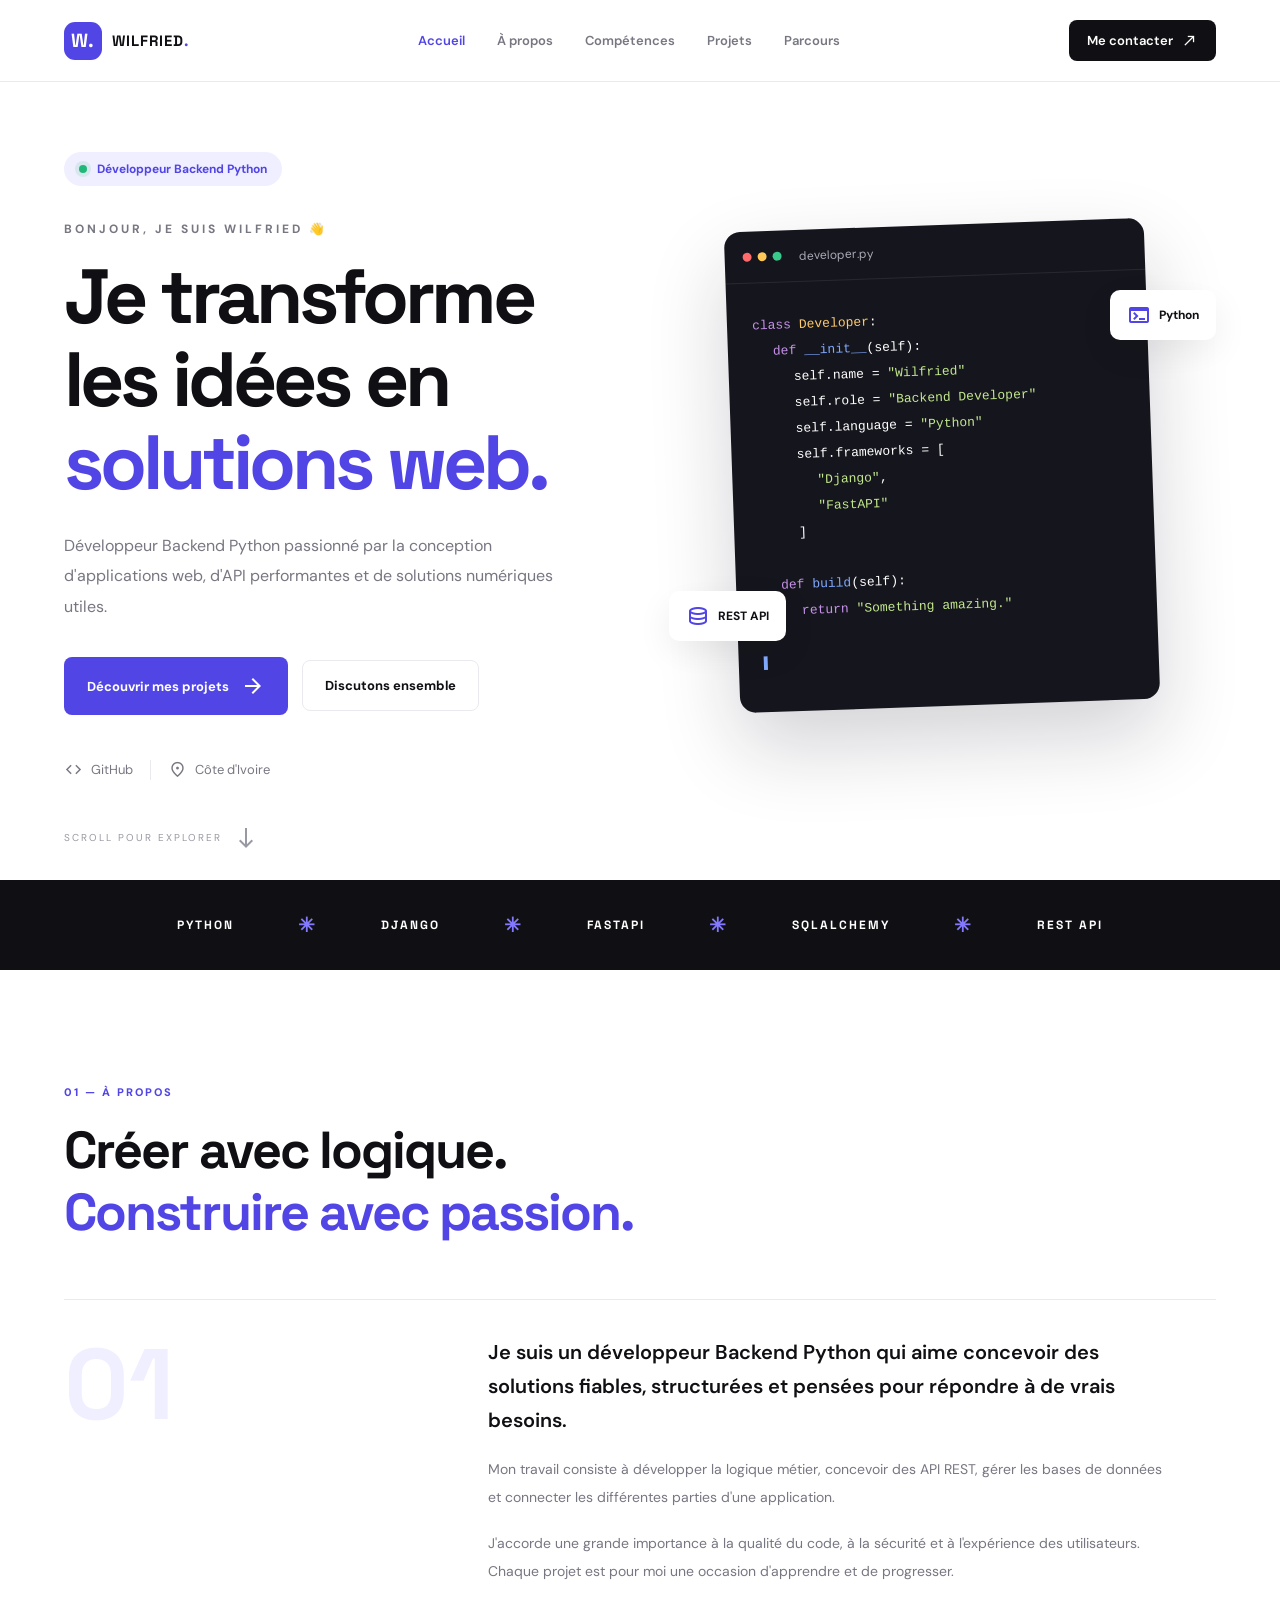
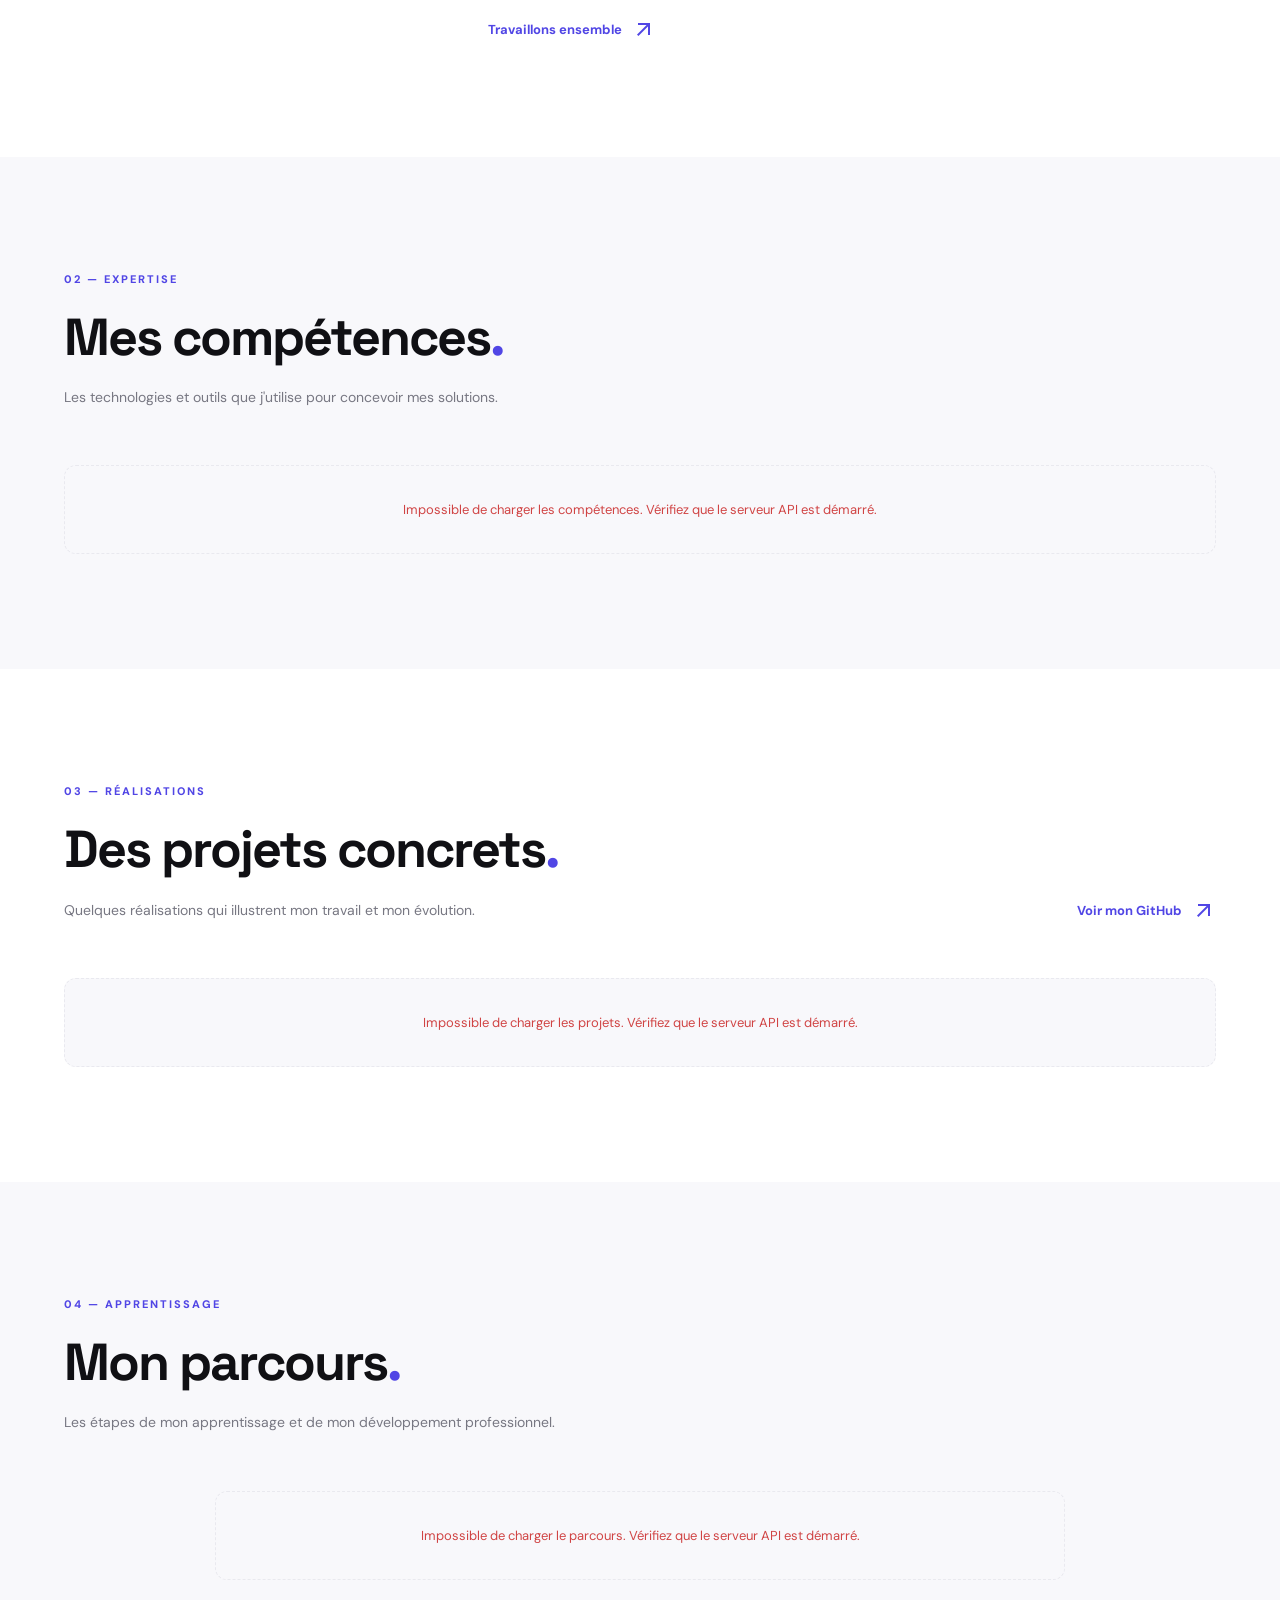
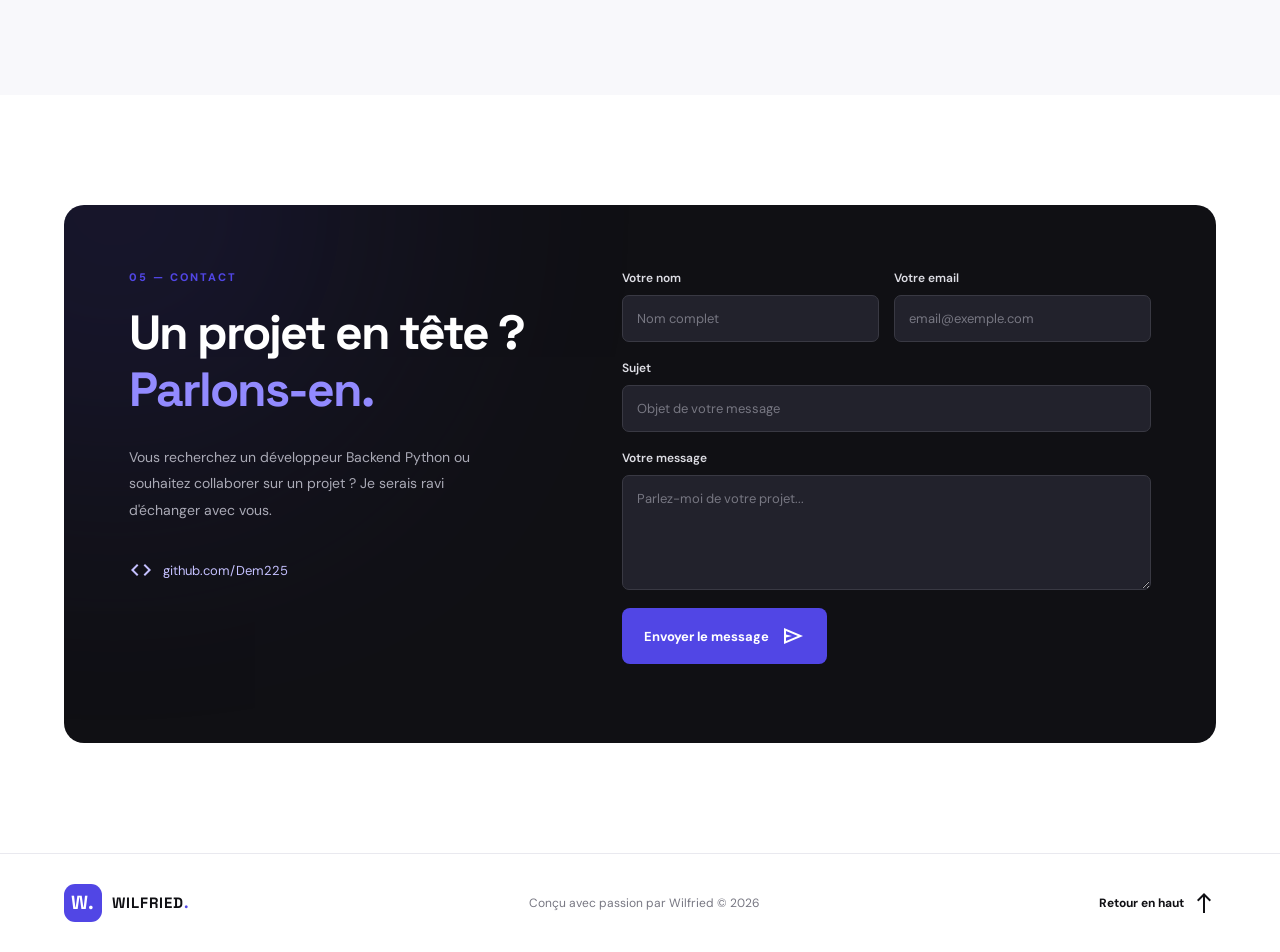
==== wilfried-portfolio/index.html @ d37d558c "depot de market" ====
<!DOCTYPE html>
<html lang="fr">
<head>
    <meta charset="UTF-8">
    <meta name="viewport" content="width=device-width, initial-scale=1.0">

    <meta name="description" content="Portfolio professionnel de Wilfried, développeur Backend Python spécialisé en Django, FastAPI et développement d'applications web.">

    <title>Wilfried | Backend Python Developer</title>

    <link rel="preconnect" href="https://fonts.googleapis.com">
    <link rel="preconnect" href="https://fonts.gstatic.com" crossorigin>
    <link href="https://fonts.googleapis.com/css2?family=DM+Sans:wght@400;500;600;700;800&family=Space+Grotesk:wght@400;500;600;700&display=swap" rel="stylesheet">

    <link href="https://fonts.googleapis.com/css2?family=Material+Symbols+Outlined" rel="stylesheet">

    <link rel="stylesheet" href="css/portfolio.css">
</head>

<body>

    <!-- Navigation -->
    <nav class="navbar">
        <a href="#accueil" class="logo">
            <span class="logo-mark">W.</span>
            <span>WILFRIED<span class="logo-dot">.</span></span>
        </a>

        <div class="nav-links" id="navLinks">
            <a href="#accueil" class="nav-link active">Accueil</a>
            <a href="#apropos" class="nav-link">À propos</a>
            <a href="#competences" class="nav-link">Compétences</a>
            <a href="#projets" class="nav-link">Projets</a>
            <a href="#formations" class="nav-link">Parcours</a>
        </div>

        <a href="#contact" class="nav-contact">
            Me contacter
            <span class="material-symbols-outlined">north_east</span>
        </a>

        <button class="menu-toggle" id="menuToggle" aria-label="Ouvrir le menu">
            <span class="material-symbols-outlined">menu</span>
        </button>
    </nav>

    <main>

        <!-- Hero -->
        <section class="hero section-container" id="accueil">

            <div class="hero-content">
                <div class="availability">
                    <span class="availability-dot"></span>
                    Développeur Backend Python
                </div>

                <p class="hero-intro">BONJOUR, JE SUIS WILFRIED 👋</p>

                <h1>
                    Je transforme<br>
                    les idées en<br>
                    <span class="gradient-text">solutions web.</span>
                </h1>

                <p class="hero-description">
                    Développeur Backend Python passionné par la conception
                    d'applications web, d'API performantes et de solutions
                    numériques utiles.
                </p>

                <div class="hero-actions">
                    <a href="#projets" class="button button-primary">
                        Découvrir mes projets
                        <span class="material-symbols-outlined">arrow_forward</span>
                    </a>

                    <a href="#contact" class="button button-secondary">
                        Discutons ensemble
                    </a>
                </div>

                <div class="hero-socials">
                    <a href="https://github.com/Dem225" target="_blank" rel="noopener noreferrer">
                        <span class="material-symbols-outlined">code</span>
                        GitHub
                    </a>
                    <span class="social-separator"></span>
                    <span class="hero-location">
                        <span class="material-symbols-outlined">location_on</span>
                        Côte d'Ivoire
                    </span>
                </div>
            </div>

            <div class="hero-visual">
                <div class="visual-grid"></div>

                <div class="hero-card">
                    <div class="card-top">
                        <div class="window-dots">
                            <span></span><span></span><span></span>
                        </div>
                        <span>developer.py</span>
                    </div>

                    <div class="code-content">
                        <p><span class="code-purple">class</span> <span class="code-yellow">Developer</span>:</p>
                        <p class="indent"><span class="code-purple">def</span> <span class="code-blue">__init__</span>(self):</p>
                        <p class="indent-2">self.name = <span class="code-green">"Wilfried"</span></p>
                        <p class="indent-2">self.role = <span class="code-green">"Backend Developer"</span></p>
                        <p class="indent-2">self.language = <span class="code-green">"Python"</span></p>
                        <p class="indent-2">self.frameworks = [</p>
                        <p class="indent-3"><span class="code-green">"Django"</span>,</p>
                        <p class="indent-3"><span class="code-green">"FastAPI"</span></p>
                        <p class="indent-2">]</p>
                        <br>
                        <p class="indent"><span class="code-purple">def</span> <span class="code-blue">build</span>(self):</p>
                        <p class="indent-2"><span class="code-purple">return</span> <span class="code-green">"Something amazing."</span></p>
                        <br>
                        <p class="terminal-cursor">▌</p>
                    </div>
                </div>

                <div class="floating-tag tag-python">
                    <span class="material-symbols-outlined">terminal</span>
                    Python
                </div>

                <div class="floating-tag tag-api">
                    <span class="material-symbols-outlined">database</span>
                    REST API
                </div>

                <div class="hero-orbit"></div>
            </div>

            <div class="hero-bottom">
                <span>SCROLL POUR EXPLORER</span>
                <span class="material-symbols-outlined">south</span>
            </div>
        </section>

        <!-- Bandeau -->
        <div class="tech-strip">
            <div>PYTHON</div>
            <span>✳</span>
            <div>DJANGO</div>
            <span>✳</span>
            <div>FASTAPI</div>
            <span>✳</span>
            <div>SQLALCHEMY</div>
            <span>✳</span>
            <div>REST API</div>
        </div>

        <!-- À propos -->
        <section class="about section-container section-spacing" id="apropos">

            <div class="section-heading">
                <span class="section-eyebrow">01 — À PROPOS</span>
                <h2>Créer avec logique.<br><span>Construire avec passion.</span></h2>
            </div>

            <div class="about-content">
                <div class="about-number">01</div>

                <div class="about-text">
                    <p class="about-lead">
                        Je suis un développeur Backend Python qui aime
                        concevoir des solutions fiables, structurées et
                        pensées pour répondre à de vrais besoins.
                    </p>

                    <p>
                        Mon travail consiste à développer la logique métier,
                        concevoir des API REST, gérer les bases de données
                        et connecter les différentes parties d'une application.
                    </p>

                    <p>
                        J'accorde une grande importance à la qualité du code,
                        à la sécurité et à l'expérience des utilisateurs.
                        Chaque projet est pour moi une occasion d'apprendre
                        et de progresser.
                    </p>

                    <a href="#contact" class="text-link">
                        Travaillons ensemble
                        <span class="material-symbols-outlined">arrow_outward</span>
                    </a>
                </div>
            </div>
        </section>

        <!-- Compétences -->
        <section class="skills-section section-spacing" id="competences">
            <div class="section-container">

                <div class="section-heading">
                    <span class="section-eyebrow">02 — EXPERTISE</span>
                    <h2>Mes compétences<span class="blue-dot">.</span></h2>
                    <p>Les technologies et outils que j'utilise pour concevoir mes solutions.</p>
                </div>

                <div id="skills-container" class="skills-grid">
                    <div class="loading-state">Chargement des compétences...</div>
                </div>

            </div>
        </section>

        <!-- Projets -->
        <section class="projects section-container section-spacing" id="projets">

            <div class="section-heading projects-heading">
                <div>
                    <span class="section-eyebrow">03 — RÉALISATIONS</span>
                    <h2>Des projets concrets<span class="blue-dot">.</span></h2>
                    <p>Quelques réalisations qui illustrent mon travail et mon évolution.</p>
                </div>

                <a href="https://github.com/Dem225" target="_blank" rel="noopener noreferrer" class="text-link">
                    Voir mon GitHub
                    <span class="material-symbols-outlined">arrow_outward</span>
                </a>
            </div>

            <div id="projects-container" class="projects-grid">
                <div class="loading-state">Chargement des projets...</div>
            </div>

        </section>

        <!-- Parcours -->
        <section class="formations-section section-spacing" id="formations">
            <div class="section-container">

                <div class="section-heading">
                    <span class="section-eyebrow">04 — APPRENTISSAGE</span>
                    <h2>Mon parcours<span class="blue-dot">.</span></h2>
                    <p>Les étapes de mon apprentissage et de mon développement professionnel.</p>
                </div>

                <div id="formations-container" class="timeline">
                    <div class="loading-state">Chargement du parcours...</div>
                </div>

            </div>
        </section>

        <!-- Contact -->
        <section class="contact section-container section-spacing" id="contact">

            <div class="contact-panel">

                <div class="contact-content">
                    <span class="section-eyebrow">05 — CONTACT</span>

                    <h2>
                        Un projet en tête ?<br>
                        <span>Parlons-en.</span>
                    </h2>

                    <p>
                        Vous recherchez un développeur Backend Python
                        ou souhaitez collaborer sur un projet ?
                        Je serais ravi d'échanger avec vous.
                    </p>

                    <a href="https://github.com/Dem225" target="_blank" rel="noopener noreferrer" class="contact-github">
                        <span class="material-symbols-outlined">code</span>
                        github.com/Dem225
                    </a>
                </div>

                <form id="contact-form" class="contact-form">

                    <div class="form-row">
                        <div class="form-group">
                            <label for="contact-name">Votre nom</label>
                            <input type="text" id="contact-name" name="name" placeholder="Nom complet" required>
                        </div>

                        <div class="form-group">
                            <label for="contact-email">Votre email</label>
                            <input type="email" id="contact-email" name="email" placeholder="email@exemple.com" required>
                        </div>
                    </div>

                    <div class="form-group">
                        <label for="contact-subject">Sujet</label>
                        <input type="text" id="contact-subject" name="subject" placeholder="Objet de votre message" required>
                    </div>

                    <div class="form-group">
                        <label for="contact-message">Votre message</label>
                        <textarea id="contact-message" name="message" rows="5" placeholder="Parlez-moi de votre projet..." required></textarea>
                    </div>

                    <button type="submit" class="button button-primary submit-button">
                        Envoyer le message
                        <span class="material-symbols-outlined">send</span>
                    </button>

                    <p id="contact-status" class="contact-status"></p>

                </form>
            </div>
        </section>

    </main>

    <!-- Footer -->
    <footer class="footer">
        <div class="section-container footer-content">
            <a href="#accueil" class="logo">
                <span class="logo-mark">W.</span>
                <span>WILFRIED<span class="logo-dot">.</span></span>
            </a>

            <p>Conçu avec passion par Wilfried © 2026</p>

            <a href="#accueil" class="back-top">
                Retour en haut
                <span class="material-symbols-outlined">north</span>
            </a>
        </div>
    </footer>

    <script src="js/portfolio.js"></script>

</body>
</html>
---- wilfried-portfolio/css/portfolio.css ----
:root {
    --primary: #5146e5;
    --primary-dark: #4035c7;
    --black: #101014;
    --white: #ffffff;
    --background: #f8f8fb;
    --gray: #777782;
    --border: #e9e9ef;
    --font-main: "DM Sans", sans-serif;
    --font-title: "Space Grotesk", sans-serif;
}

* {
    margin: 0;
    padding: 0;
    box-sizing: border-box;
    scroll-behavior: smooth;
}

body {
    font-family: var(--font-main);
    color: var(--black);
    background: var(--white);
    overflow-x: hidden;
}

a {
    text-decoration: none;
    color: inherit;
}

button, input, textarea {
    font: inherit;
}

.section-container {
    width: min(1160px, 90%);
    margin: auto;
}

.section-spacing {
    padding-top: 115px;
    padding-bottom: 115px;
}

/* NAVIGATION */

.navbar {
    height: 82px;
    padding: 0 5%;
    display: flex;
    align-items: center;
    justify-content: space-between;
    background: rgba(255,255,255,.92);
    backdrop-filter: blur(18px);
    border-bottom: 1px solid var(--border);
    position: sticky;
    top: 0;
    z-index: 100;
}

.logo {
    display: flex;
    align-items: center;
    gap: 10px;
    font-family: var(--font-title);
    font-weight: 700;
    letter-spacing: 1px;
    font-size: 15px;
}

.logo-mark {
    width: 38px;
    height: 38px;
    display: grid;
    place-items: center;
    background: var(--primary);
    color: white;
    border-radius: 11px;
    font-size: 19px;
}

.logo-dot, .blue-dot {
    color: var(--primary);
}

.nav-links {
    display: flex;
    gap: 32px;
}

.nav-link {
    color: #777782;
    font-size: 13px;
    font-weight: 600;
    transition: .3s;
}

.nav-link:hover, .nav-link.active {
    color: var(--primary);
}

.nav-contact {
    display: flex;
    align-items: center;
    gap: 8px;
    padding: 12px 18px;
    background: var(--black);
    color: white;
    border-radius: 8px;
    font-size: 13px;
    font-weight: 600;
    transition: .3s;
}

.nav-contact:hover {
    background: var(--primary);
    transform: translateY(-2px);
}

.nav-contact .material-symbols-outlined {
    font-size: 17px;
}

.menu-toggle {
    display: none;
    border: none;
    background: transparent;
    cursor: pointer;
}

/* HERO */

.hero {
    min-height: 690px;
    display: grid;
    grid-template-columns: 1.05fr .95fr;
    align-items: center;
    position: relative;
    padding-top: 70px;
    padding-bottom: 100px;
}

.hero-content {
    position: relative;
    z-index: 2;
}

.availability {
    display: inline-flex;
    align-items: center;
    gap: 10px;
    background: #f0efff;
    color: var(--primary);
    border-radius: 30px;
    padding: 9px 15px;
    font-size: 12px;
    font-weight: 700;
    margin-bottom: 35px;
}

.availability-dot {
    width: 8px;
    height: 8px;
    border-radius: 50%;
    background: #20b879;
    box-shadow: 0 0 0 4px #20b87920;
}

.hero-intro {
    font-size: 12px;
    letter-spacing: 3px;
    font-weight: 700;
    color: var(--gray);
    margin-bottom: 18px;
}

.hero h1 {
    font-family: var(--font-title);
    font-size: clamp(48px, 6vw, 78px);
    line-height: 1.08;
    letter-spacing: -4px;
    font-weight: 700;
}

.gradient-text {
    color: var(--primary);
}

.hero-description {
    max-width: 490px;
    margin-top: 27px;
    color: var(--gray);
    font-size: 16px;
    line-height: 1.9;
}

.hero-actions {
    display: flex;
    align-items: center;
    gap: 14px;
    flex-wrap: wrap;
    margin-top: 35px;
}

.button {
    display: inline-flex;
    align-items: center;
    justify-content: center;
    gap: 12px;
    padding: 16px 22px;
    border-radius: 8px;
    border: 1px solid transparent;
    font-size: 13px;
    font-weight: 700;
    cursor: pointer;
    transition: .3s;
}

.button-primary {
    background: var(--primary);
    color: white;
}

.button-primary:hover {
    background: var(--primary-dark);
    transform: translateY(-3px);
    box-shadow: 0 12px 25px #5146e530;
}

.button-secondary {
    background: white;
    border-color: var(--border);
}

.button-secondary:hover {
    border-color: var(--primary);
    color: var(--primary);
}

.hero-socials {
    display: flex;
    align-items: center;
    gap: 17px;
    margin-top: 45px;
    font-size: 13px;
    color: var(--gray);
}

.hero-socials a, .hero-location {
    display: flex;
    align-items: center;
    gap: 8px;
}

.hero-socials a:hover {
    color: var(--primary);
}

.hero-socials .material-symbols-outlined {
    font-size: 19px;
}

.social-separator {
    width: 1px;
    height: 20px;
    background: var(--border);
}

/* HERO VISUAL */

.hero-visual {
    min-height: 470px;
    position: relative;
    display: grid;
    place-items: center;
}

.visual-grid {
    position: absolute;
    width: 390px;
    height: 390px;
    background-image: linear-gradient(#5146e510 1px, transparent 1px),
                      linear-gradient(90deg, #5146e510 1px, transparent 1px);
    background-size: 28px 28px;
    mask-image: radial-gradient(circle, black 20%, transparent 75%);
}

.hero-card {
    width: min(420px, 100%);
    position: relative;
    z-index: 2;
    background: #15151d;
    color: white;
    border-radius: 16px;
    overflow: hidden;
    box-shadow: 0 35px 80px #16132930;
    transform: rotate(-2deg);
    transition: .4s;
}

.hero-card:hover {
    transform: rotate(0deg) translateY(-5px);
}

.card-top {
    height: 52px;
    padding: 0 18px;
    display: flex;
    align-items: center;
    gap: 17px;
    border-bottom: 1px solid #ffffff15;
    color: #aaaab6;
    font-size: 12px;
}

.window-dots {
    display: flex;
    gap: 6px;
}

.window-dots span {
    width: 9px;
    height: 9px;
    border-radius: 50%;
    background: #ff6b6b;
}

.window-dots span:nth-child(2) {
    background: #ffc857;
}

.window-dots span:nth-child(3) {
    background: #38c98b;
}

.code-content {
    padding: 30px 25px 35px;
    font-family: monospace;
    font-size: 13px;
    line-height: 2;
    overflow-x: auto;
}

.indent { padding-left: 20px; }
.indent-2 { padding-left: 40px; }
.indent-3 { padding-left: 60px; }

.code-purple { color: #c792ea; }
.code-yellow { color: #ffcb6b; }
.code-blue { color: #82aaff; }
.code-green { color: #c3e88d; }

.terminal-cursor {
    color: #82aaff;
    animation: blink 1s infinite;
}

@keyframes blink {
    50% { opacity: 0; }
}

.floating-tag {
    position: absolute;
    z-index: 3;
    display: flex;
    align-items: center;
    gap: 8px;
    padding: 13px 17px;
    border-radius: 10px;
    background: white;
    box-shadow: 0 12px 35px #00000012;
    font-size: 12px;
    font-weight: 700;
}

.floating-tag .material-symbols-outlined {
    color: var(--primary);
}

.tag-python {
    top: 65px;
    right: 0;
}

.tag-api {
    bottom: 65px;
    left: 0;
}

.hero-orbit {
    position: absolute;
    width: 420px;
    height: 420px;
    border: 1px solid #5146e520;
    border-radius: 50%;
}

.hero-bottom {
    position: absolute;
    bottom: 30px;
    left: 0;
    display: flex;
    gap: 12px;
    align-items: center;
    color: #9999a3;
    font-size: 10px;
    letter-spacing: 2px;
}

/* TECH STRIP */

.tech-strip {
    min-height: 90px;
    background: var(--black);
    color: white;
    display: flex;
    justify-content: center;
    align-items: center;
    gap: clamp(20px, 5vw, 65px);
    flex-wrap: wrap;
    padding: 25px 5%;
    font-family: var(--font-title);
    font-size: 12px;
    font-weight: 700;
    letter-spacing: 2px;
}

.tech-strip span {
    color: #8279ff;
    font-size: 20px;
}

/* TITRES */

.section-heading {
    margin-bottom: 55px;
}

.section-eyebrow {
    display: block;
    color: var(--primary);
    font-size: 11px;
    font-weight: 800;
    letter-spacing: 2px;
    margin-bottom: 20px;
}

.section-heading h2, .contact h2 {
    font-family: var(--font-title);
    font-size: clamp(35px, 5vw, 52px);
    letter-spacing: -2px;
    line-height: 1.2;
}

.section-heading h2 span:not(.blue-dot) {
    color: var(--primary);
}

.section-heading > p, .section-heading div > p {
    color: var(--gray);
    margin-top: 17px;
    font-size: 14px;
    line-height: 1.8;
}

/* ABOUT */

.about-content {
    display: grid;
    grid-template-columns: 1fr 2fr;
    gap: 60px;
    border-top: 1px solid var(--border);
    padding-top: 35px;
}

.about-number {
    font-family: var(--font-title);
    font-size: 100px;
    line-height: 1;
    font-weight: 700;
    color: #f0efff;
}

.about-text {
    max-width: 690px;
}

.about-text p {
    color: var(--gray);
    font-size: 14px;
    line-height: 2;
    margin-bottom: 18px;
}

.about-text .about-lead {
    color: var(--black);
    font-size: 20px;
    line-height: 1.7;
    font-weight: 600;
}

.text-link {
    display: inline-flex;
    align-items: center;
    gap: 10px;
    color: var(--primary);
    font-weight: 700;
    font-size: 13px;
    margin-top: 15px;
}

.text-link:hover {
    gap: 16px;
}

/* SKILLS */

.skills-section, .formations-section {
    background: var(--background);
}

.skills-grid {
    display: grid;
    grid-template-columns: repeat(3, 1fr);
    gap: 18px;
}

.skill-card {
    background: white;
    border: 1px solid var(--border);
    border-radius: 12px;
    padding: 25px;
    transition: .3s;
}

.skill-card:hover {
    transform: translateY(-6px);
    border-color: #b9b3ff;
    box-shadow: 0 15px 35px #5146e510;
}

.skill-icon {
    width: 45px;
    height: 45px;
    display: grid;
    place-items: center;
    background: #f0efff;
    color: var(--primary);
    border-radius: 10px;
    margin-bottom: 20px;
}

.skill-card h3 {
    font-family: var(--font-title);
    font-size: 17px;
    margin-bottom: 8px;
}

.skill-card p {
    color: var(--gray);
    font-size: 12px;
}

.skill-level {
    display: inline-block;
    margin-top: 15px;
    font-size: 11px;
    font-weight: 700;
    color: var(--primary);
    background: #f0efff;
    padding: 6px 10px;
    border-radius: 20px;
}

/* PROJECTS */

.projects-heading {
    display: flex;
    align-items: end;
    justify-content: space-between;
    gap: 20px;
}

.projects-grid {
    display: grid;
    grid-template-columns: repeat(2, 1fr);
    gap: 25px;
}

.project-card {
    border: 1px solid var(--border);
    border-radius: 14px;
    overflow: hidden;
    background: white;
    transition: .3s;
}

.project-card:hover {
    transform: translateY(-7px);
    box-shadow: 0 20px 45px #0000000c;
}

.project-image {
    height: 230px;
    background: #efeff7;
    display: grid;
    place-items: center;
    overflow: hidden;
}

.project-image img {
    width: 100%;
    height: 100%;
    object-fit: cover;
    transition: .5s;
}

.project-card:hover .project-image img {
    transform: scale(1.05);
}

.project-placeholder {
    color: var(--primary);
    font-size: 65px;
}

.project-body {
    padding: 25px;
}

.project-body h3 {
    font-family: var(--font-title);
    font-size: 21px;
    margin-bottom: 12px;
}

.project-body > p {
    color: var(--gray);
    font-size: 13px;
    line-height: 1.8;
    min-height: 70px;
}

.project-technologies {
    display: flex;
    gap: 8px;
    flex-wrap: wrap;
    margin-top: 18px;
}

.project-technologies span {
    padding: 6px 10px;
    border-radius: 5px;
    background: #f1f0ff;
    color: var(--primary);
    font-size: 10px;
    font-weight: 700;
}

.project-links {
    display: flex;
    gap: 18px;
    margin-top: 22px;
    padding-top: 18px;
    border-top: 1px solid var(--border);
}

.project-links a {
    display: flex;
    align-items: center;
    gap: 7px;
    font-size: 12px;
    font-weight: 700;
}

.project-links a:hover {
    color: var(--primary);
}

/* FORMATIONS */

.timeline {
    max-width: 850px;
    margin: auto;
    position: relative;
}

.timeline-item {
    position: relative;
    padding: 0 0 40px 40px;
    border-left: 2px solid #dedbff;
}

.timeline-item:last-child {
    border-left-color: transparent;
}

.timeline-item::before {
    content: "";
    position: absolute;
    left: -8px;
    top: 0;
    width: 14px;
    height: 14px;
    border-radius: 50%;
    background: var(--primary);
    box-shadow: 0 0 0 5px #5146e520;
}

.timeline-card {
    background: white;
    border: 1px solid var(--border);
    border-radius: 12px;
    padding: 25px;
}

.timeline-card h3 {
    font-family: var(--font-title);
    font-size: 19px;
    margin-bottom: 8px;
}

.timeline-card p {
    color: var(--gray);
    font-size: 13px;
    line-height: 1.8;
}

.timeline-date {
    display: inline-block;
    margin-bottom: 12px;
    color: var(--primary);
    font-size: 11px;
    font-weight: 800;
}

/* CONTACT */

.contact {
    padding-top: 110px;
    padding-bottom: 110px;
}

.contact-panel {
    display: grid;
    grid-template-columns: .9fr 1.1fr;
    gap: 60px;
    padding: 65px;
    border-radius: 20px;
    background: var(--black);
    color: white;
    position: relative;
    overflow: hidden;
}

.contact-panel::before {
    content: "";
    position: absolute;
    width: 400px;
    height: 400px;
    border-radius: 50%;
    background: #5146e5;
    filter: blur(150px);
    opacity: .25;
    top: -200px;
    left: -150px;
    pointer-events: none;
}

.contact-content, .contact-form {
    position: relative;
    z-index: 1;
}

.contact h2 {
    font-size: clamp(34px, 4vw, 48px);
}

.contact h2 span {
    color: #928aff;
}

.contact-content > p {
    color: #aaaab6;
    font-size: 14px;
    line-height: 1.9;
    margin-top: 25px;
    max-width: 380px;
}

.contact-github {
    display: inline-flex;
    align-items: center;
    gap: 10px;
    color: #c5c1ff;
    font-size: 13px;
    margin-top: 35px;
}

.form-row {
    display: grid;
    grid-template-columns: 1fr 1fr;
    gap: 15px;
}

.form-group {
    display: flex;
    flex-direction: column;
    gap: 9px;
    margin-bottom: 18px;
}

.form-group label {
    font-size: 12px;
    font-weight: 600;
    color: #dedee5;
}

.form-group input, .form-group textarea {
    width: 100%;
    background: #22222c;
    border: 1px solid #393943;
    border-radius: 7px;
    padding: 14px;
    color: white;
    font-size: 13px;
    outline: none;
    resize: vertical;
    transition: .3s;
}

.form-group input:focus, .form-group textarea:focus {
    border-color: #928aff;
    box-shadow: 0 0 0 3px #5146e520;
}

.form-group input::placeholder, .form-group textarea::placeholder {
    color: #777782;
}

.submit-button {
    border: none;
}

.contact-status {
    margin-top: 14px;
    font-size: 13px;
    line-height: 1.6;
}

/* FOOTER */

.footer {
    border-top: 1px solid var(--border);
    padding: 30px 0;
}

.footer-content {
    display: flex;
    align-items: center;
    justify-content: space-between;
    gap: 20px;
}

.footer-content > p {
    color: var(--gray);
    font-size: 12px;
}

.back-top {
    display: flex;
    align-items: center;
    gap: 8px;
    font-size: 12px;
    font-weight: 700;
}

/* ÉTATS DE CHARGEMENT ET VIDES */

.loading-state, .empty-state {
    grid-column: 1 / -1;
    padding: 35px;
    text-align: center;
    color: var(--gray);
    background: var(--background);
    border: 1px dashed var(--border);
    border-radius: 12px;
    font-size: 13px;
}

.error-state {
    color: #d04444;
}

/* RESPONSIVE */

@media (max-width: 900px) {
    .nav-links {
        gap: 17px;
    }

    .hero {
        grid-template-columns: 1fr;
        padding-top: 80px;
    }

    .hero-content {
        text-align: center;
    }

    .hero-description {
        margin-left: auto;
        margin-right: auto;
    }

    .hero-actions, .hero-socials {
        justify-content: center;
    }

    .hero-visual {
        margin-top: 45px;
    }

    .hero-bottom {
        display: none;
    }

    .about-content {
        grid-template-columns: 120px 1fr;
        gap: 30px;
    }

    .contact-panel {
        padding: 40px;
        gap: 35px;
    }
}

@media (max-width: 650px) {
    .navbar {
        height: 72px;
    }

    .nav-contact {
        display: none;
    }

    .menu-toggle {
        display: block;
    }

    .nav-links {
        display: none;
        position: absolute;
        top: 72px;
        left: 0;
        width: 100%;
        background: white;
        border-bottom: 1px solid var(--border);
        padding: 20px 5%;
        flex-direction: column;
        gap: 20px;
    }

    .nav-links.open {
        display: flex;
    }

    .hero {
        min-height: auto;
        padding-top: 65px;
        padding-bottom: 50px;
    }

    .hero h1 {
        font-size: 49px;
        letter-spacing: -2px;
    }

    .hero-description {
        font-size: 14px;
    }

    .hero-visual {
        min-height: 350px;
    }

    .hero-card {
        width: 100%;
        transform: none;
    }

    .code-content {
        font-size: 10px;
        padding: 22px 15px;
    }

    .hero-orbit {
        width: 300px;
        height: 300px;
    }

    .visual-grid {
        width: 300px;
        height: 300px;
    }

    .tag-python {
        top: 10px;
        right: -5px;
    }

    .tag-api {
        bottom: 10px;
        left: -5px;
    }

    .tech-strip {
        gap: 15px;
        font-size: 9px;
    }

    .section-spacing {
        padding-top: 75px;
        padding-bottom: 75px;
    }

    .section-heading {
        margin-bottom: 35px;
    }

    .section-heading h2 {
        font-size: 37px;
    }

    .about-content {
        grid-template-columns: 1fr;
        gap: 15px;
    }

    .about-number {
        font-size: 65px;
    }

    .about-text .about-lead {
        font-size: 18px;
    }

    .skills-grid, .projects-grid {
        grid-template-columns: 1fr;
    }

    .projects-heading {
        align-items: flex-start;
        flex-direction: column;
    }

    .project-image {
        height: 200px;
    }

    .contact-panel {
        grid-template-columns: 1fr;
        padding: 30px 22px;
        gap: 35px;
    }

    .form-row {
        grid-template-columns: 1fr;
        gap: 0;
    }

    .footer-content {
        flex-direction: column;
        text-align: center;
    }
}

/* ANIMATIONS PREMIUM */

@keyframes fadeUp {
    from {
        opacity: 0;
        transform: translateY(30px);
    }

    to {
        opacity: 1;
        transform: translateY(0);
    }
}

@keyframes fadeIn {
    from {
        opacity: 0;
    }

    to {
        opacity: 1;
    }
}

/* Apparition de l'accueil */

.hero-content {
    animation: fadeUp .8s ease both;
}

.hero-visual {
    animation: fadeIn 1.2s ease both;
}

.availability {
    animation: fadeUp .6s ease both;
}

/* Apparition des cartes */

.skill-card,
.project-card,
.timeline-item {
    animation: fadeUp .7s ease both;
}

.skill-card:nth-child(2),
.project-card:nth-child(2) {
    animation-delay: .1s;
}

.skill-card:nth-child(3),
.project-card:nth-child(3) {
    animation-delay: .2s;
}

.skill-card:nth-child(4),
.project-card:nth-child(4) {
    animation-delay: .3s;
}

.skill-card:nth-child(5),
.project-card:nth-child(5) {
    animation-delay: .4s;
}

.skill-card:nth-child(6),
.project-card:nth-child(6) {
    animation-delay: .5s;
}

/* Mouvement doux des boutons */

.button,
.nav-contact,
.skill-card,
.project-card {
    will-change: transform;
}

/* Respect des préférences d'accessibilité */

@media (prefers-reduced-motion: reduce) {
    *,
    *::before,
    *::after {
        animation-duration: .01ms !important;
        animation-iteration-count: 1 !important;
        scroll-behavior: auto !important;
        transition-duration: .01ms !important;
    }
}

/* APPARITION AU DEFILEMENT */

.reveal-on-scroll {
    opacity: 0 !important;
    transform: translateY(28px);
    transition: opacity .8s ease, transform .8s ease;
    animation: none !important;
}

.reveal-on-scroll.is-visible {
    opacity: 1 !important;
    transform: translateY(0);
}

@media (prefers-reduced-motion: reduce) {
    .reveal-on-scroll {
        opacity: 1 !important;
        transform: none;
        transition: none;
    }
}
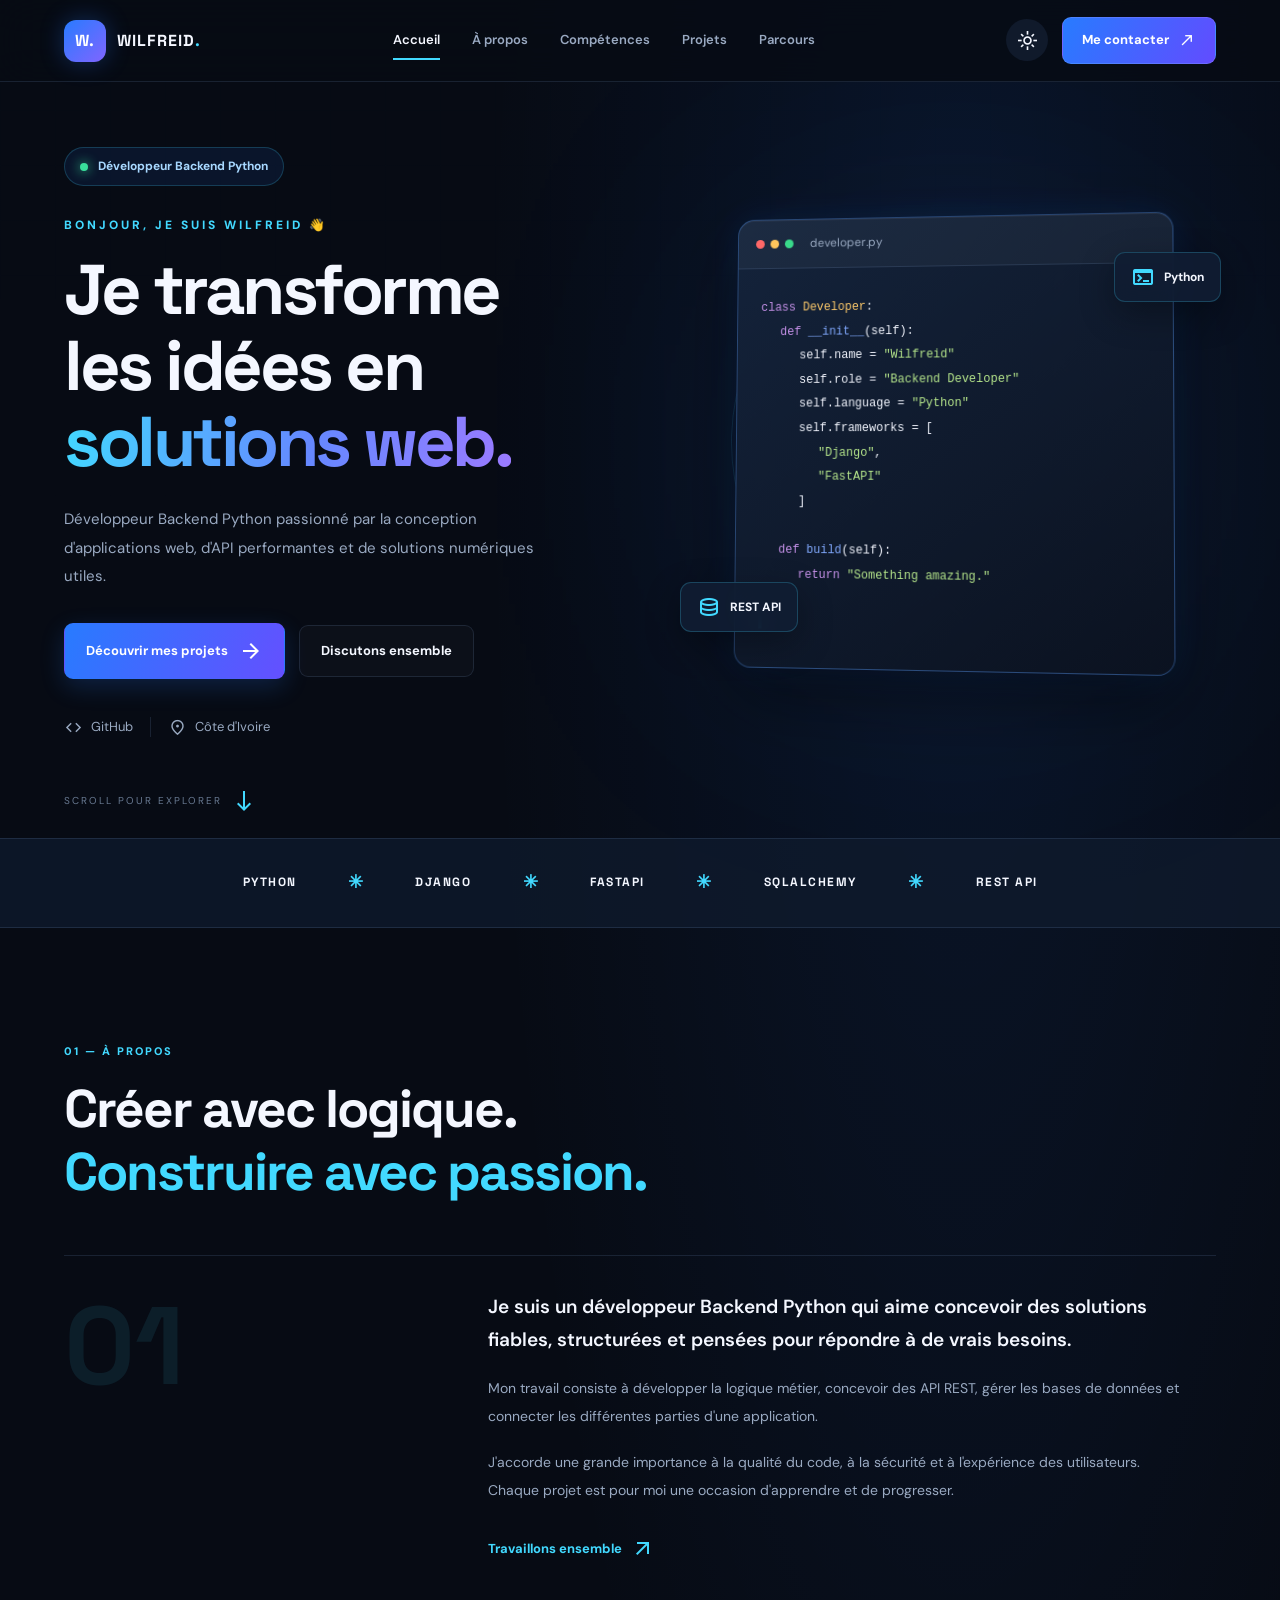
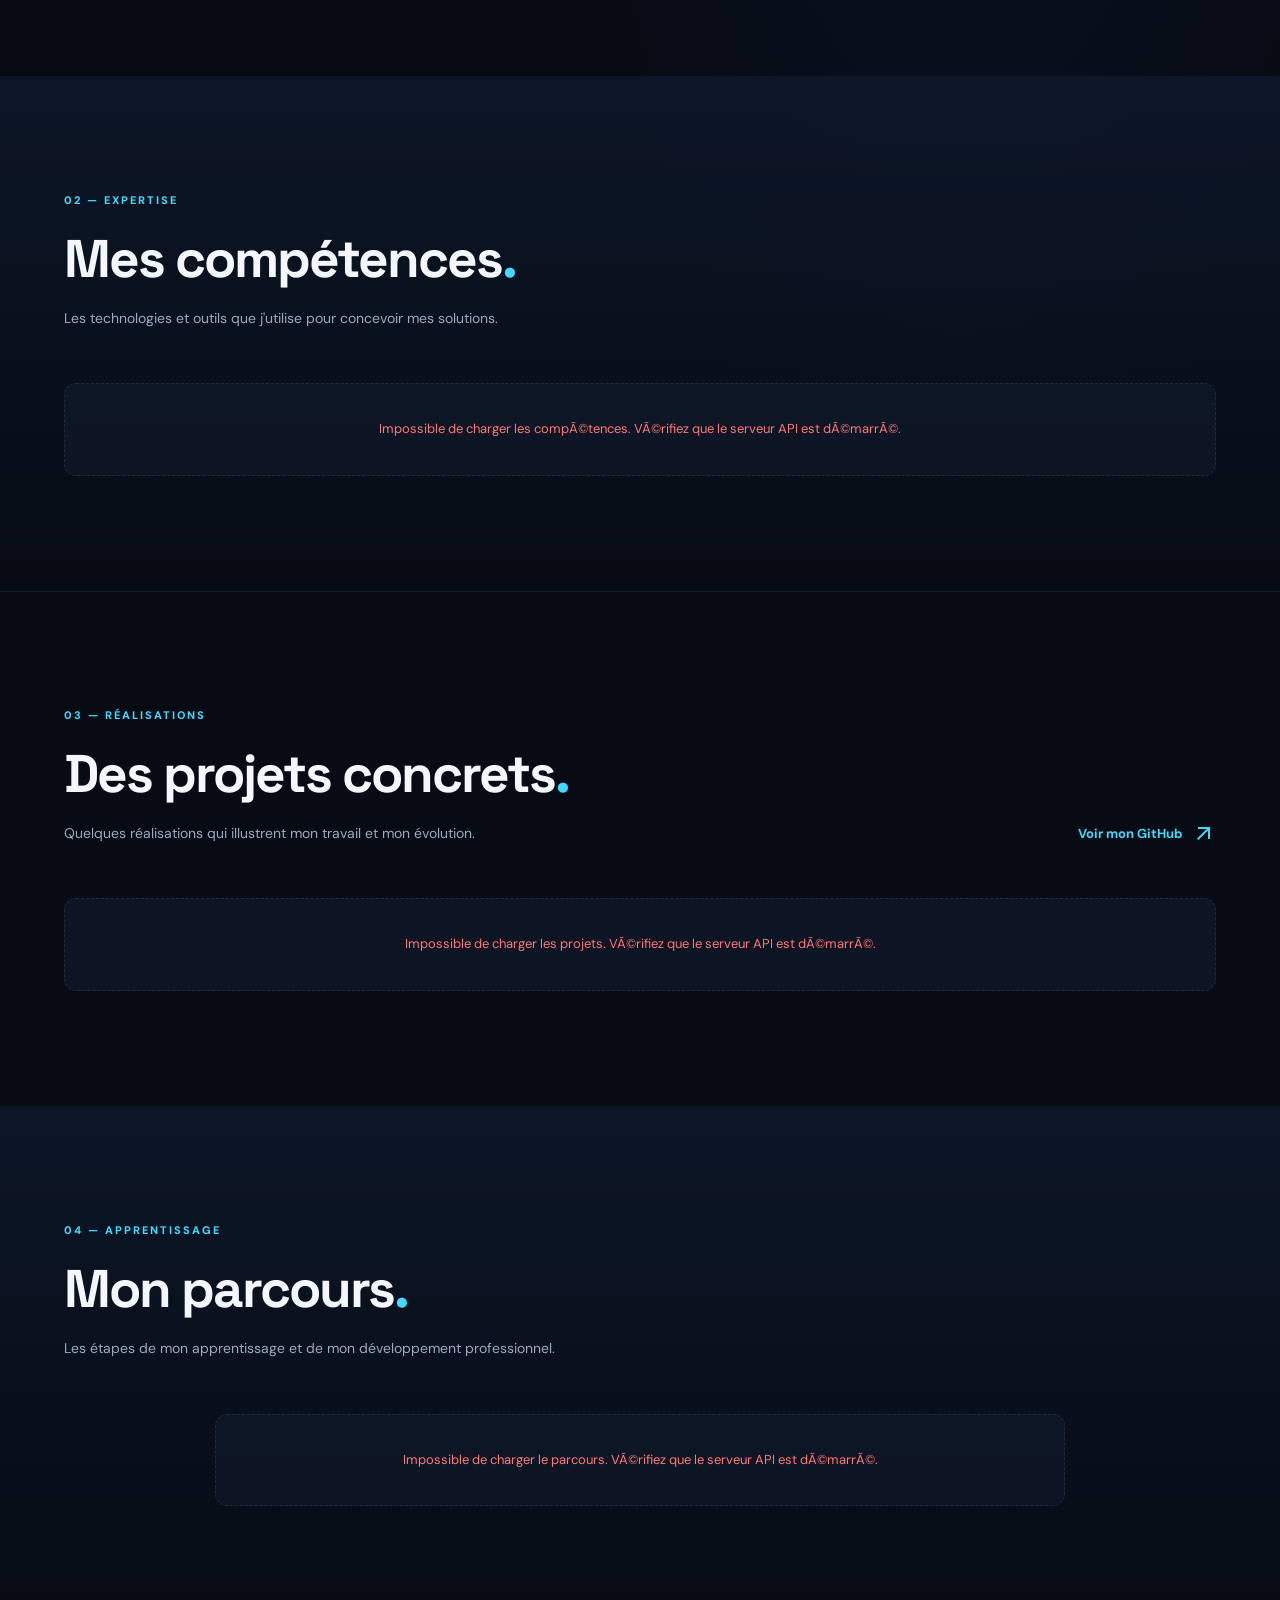
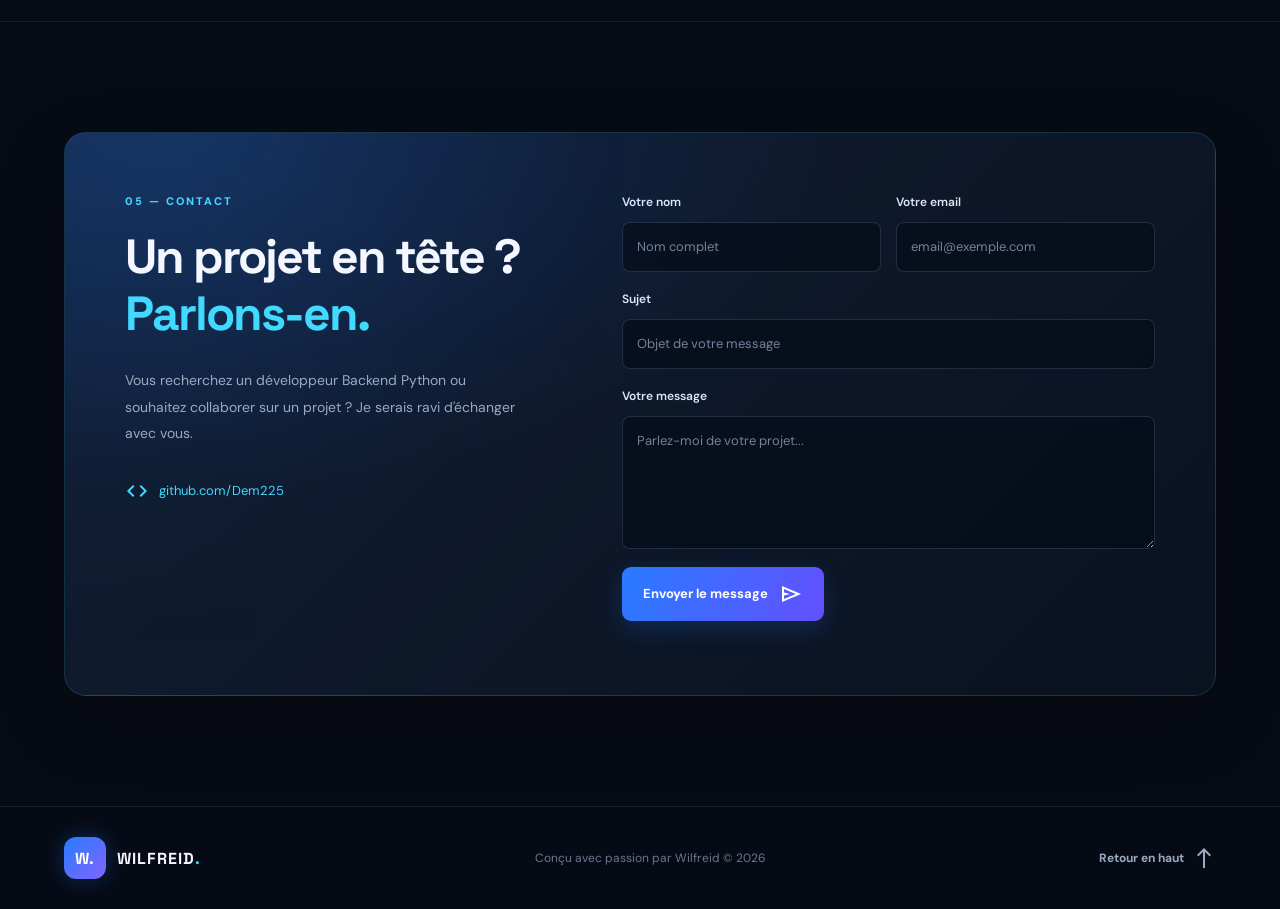
==== commit 98d9a7b1: "feat: redesign portfolio with dark and light themes" ====
--- a/wilfried-portfolio/index.html
+++ b/wilfried-portfolio/index.html
@@ -1,17 +1,20 @@
-
-<!DOCTYPE html>
+﻿<!DOCTYPE html>
 <html lang="fr">
+
 <head>
     <meta charset="UTF-8">
     <meta name="viewport" content="width=device-width, initial-scale=1.0">
 
-    <meta name="description" content="Portfolio professionnel de Wilfried, développeur Backend Python spécialisé en Django, FastAPI et développement d'applications web.">
-
-    <title>Wilfried | Backend Python Developer</title>
+    <meta name="description"
+        content="Portfolio professionnel de Wilfreid, développeur Backend Python spécialisé en Django, FastAPI et développement d'applications web.">
+
+    <title>Wilfreid | Backend Python Developer</title>
 
     <link rel="preconnect" href="https://fonts.googleapis.com">
     <link rel="preconnect" href="https://fonts.gstatic.com" crossorigin>
-    <link href="https://fonts.googleapis.com/css2?family=DM+Sans:wght@400;500;600;700;800&family=Space+Grotesk:wght@400;500;600;700&display=swap" rel="stylesheet">
+    <link
+        href="https://fonts.googleapis.com/css2?family=DM+Sans:wght@400;500;600;700;800&family=Space+Grotesk:wght@400;500;600;700&display=swap"
+        rel="stylesheet">
 
     <link href="https://fonts.googleapis.com/css2?family=Material+Symbols+Outlined" rel="stylesheet">
 
@@ -21,10 +24,11 @@
 <body>
 
     <!-- Navigation -->
+
     <nav class="navbar">
         <a href="#accueil" class="logo">
             <span class="logo-mark">W.</span>
-            <span>WILFRIED<span class="logo-dot">.</span></span>
+            <span>WILFREID<span class="logo-dot">.</span></span>
         </a>
 
         <div class="nav-links" id="navLinks">
@@ -35,16 +39,24 @@
             <a href="#formations" class="nav-link">Parcours</a>
         </div>
 
-        <a href="#contact" class="nav-contact">
-            Me contacter
-            <span class="material-symbols-outlined">north_east</span>
-        </a>
+        <div class="nav-actions">
+            <button class="theme-toggle" id="themeToggle" type="button" aria-label="Activer le thème clair"
+                title="Changer de thème">
+                <span class="material-symbols-outlined" id="themeIcon">light_mode</span>
+            </button>
+
+            <a href="#contact" class="nav-contact">
+                Me contacter
+                <span class="material-symbols-outlined">north_east</span>
+            </a>
+        </div>
 
         <button class="menu-toggle" id="menuToggle" aria-label="Ouvrir le menu">
             <span class="material-symbols-outlined">menu</span>
         </button>
     </nav>
 
+
     <main>
 
         <!-- Hero -->
@@ -56,7 +68,7 @@
                     Développeur Backend Python
                 </div>
 
-                <p class="hero-intro">BONJOUR, JE SUIS WILFRIED 👋</p>
+                <p class="hero-intro">BONJOUR, JE SUIS WILFREID 👋</p>
 
                 <h1>
                     Je transforme<br>
@@ -107,8 +119,9 @@
 
                     <div class="code-content">
                         <p><span class="code-purple">class</span> <span class="code-yellow">Developer</span>:</p>
-                        <p class="indent"><span class="code-purple">def</span> <span class="code-blue">__init__</span>(self):</p>
-                        <p class="indent-2">self.name = <span class="code-green">"Wilfried"</span></p>
+                        <p class="indent"><span class="code-purple">def</span> <span
+                                class="code-blue">__init__</span>(self):</p>
+                        <p class="indent-2">self.name = <span class="code-green">"Wilfreid"</span></p>
                         <p class="indent-2">self.role = <span class="code-green">"Backend Developer"</span></p>
                         <p class="indent-2">self.language = <span class="code-green">"Python"</span></p>
                         <p class="indent-2">self.frameworks = [</p>
@@ -116,8 +129,10 @@
                         <p class="indent-3"><span class="code-green">"FastAPI"</span></p>
                         <p class="indent-2">]</p>
                         <br>
-                        <p class="indent"><span class="code-purple">def</span> <span class="code-blue">build</span>(self):</p>
-                        <p class="indent-2"><span class="code-purple">return</span> <span class="code-green">"Something amazing."</span></p>
+                        <p class="indent"><span class="code-purple">def</span> <span
+                                class="code-blue">build</span>(self):</p>
+                        <p class="indent-2"><span class="code-purple">return</span> <span class="code-green">"Something
+                                amazing."</span></p>
                         <br>
                         <p class="terminal-cursor">▌</p>
                     </div>
@@ -269,7 +284,8 @@
                         Je serais ravi d'échanger avec vous.
                     </p>
 
-                    <a href="https://github.com/Dem225" target="_blank" rel="noopener noreferrer" class="contact-github">
+                    <a href="https://github.com/Dem225" target="_blank" rel="noopener noreferrer"
+                        class="contact-github">
                         <span class="material-symbols-outlined">code</span>
                         github.com/Dem225
                     </a>
@@ -285,18 +301,21 @@
 
                         <div class="form-group">
                             <label for="contact-email">Votre email</label>
-                            <input type="email" id="contact-email" name="email" placeholder="email@exemple.com" required>
+                            <input type="email" id="contact-email" name="email" placeholder="email@exemple.com"
+                                required>
                         </div>
                     </div>
 
                     <div class="form-group">
                         <label for="contact-subject">Sujet</label>
-                        <input type="text" id="contact-subject" name="subject" placeholder="Objet de votre message" required>
+                        <input type="text" id="contact-subject" name="subject" placeholder="Objet de votre message"
+                            required>
                     </div>
 
                     <div class="form-group">
                         <label for="contact-message">Votre message</label>
-                        <textarea id="contact-message" name="message" rows="5" placeholder="Parlez-moi de votre projet..." required></textarea>
+                        <textarea id="contact-message" name="message" rows="5"
+                            placeholder="Parlez-moi de votre projet..." required></textarea>
                     </div>
 
                     <button type="submit" class="button button-primary submit-button">
@@ -317,10 +336,10 @@
         <div class="section-container footer-content">
             <a href="#accueil" class="logo">
                 <span class="logo-mark">W.</span>
-                <span>WILFRIED<span class="logo-dot">.</span></span>
+                <span>WILFREID<span class="logo-dot">.</span></span>
             </a>
 
-            <p>Conçu avec passion par Wilfried © 2026</p>
+            <p>Conçu avec passion par Wilfreid © 2026</p>
 
             <a href="#accueil" class="back-top">
                 Retour en haut
@@ -329,7 +348,8 @@
         </div>
     </footer>
 
+    <script src="js/skill-icons.js"></script>
     <script src="js/portfolio.js"></script>
-
 </body>
-</html>
+
+</html>
--- a/wilfried-portfolio/css/portfolio.css
+++ b/wilfried-portfolio/css/portfolio.css
@@ -1,14 +1,33 @@
+
+/* =========================================================
+   PORTFOLIO WILFREID — ELITE DARK EDITION
+   Design : Dark / Electric Blue / Cyan
+   ========================================================= */
+
+@import url('https://fonts.googleapis.com/css2?family=DM+Sans:wght@400;500;600;700;800&family=Space+Grotesk:wght@400;500;600;700&display=swap');
 
 :root {
-    --primary: #5146e5;
-    --primary-dark: #4035c7;
-    --black: #101014;
-    --white: #ffffff;
-    --background: #f8f8fb;
-    --gray: #777782;
-    --border: #e9e9ef;
+    --primary: #287bff;
+    --primary-dark: #1559d6;
+    --cyan: #42d9ff;
+    --purple: #8065ff;
+
+    --background: #070b14;
+    --background-secondary: #0b1220;
+    --surface: #101a2b;
+    --surface-light: #152238;
+
+    --white: #f4f7ff;
+    --gray: #9aaac2;
+    --muted: #687991;
+    --border: rgba(135, 169, 220, 0.15);
+
     --font-main: "DM Sans", sans-serif;
     --font-title: "Space Grotesk", sans-serif;
+
+    --container: 1160px;
+    --radius: 18px;
+    --transition: 0.3s ease;
 }
 
 * {
@@ -18,11 +37,32 @@
     scroll-behavior: smooth;
 }
 
+html {
+    scroll-padding-top: 90px;
+}
+
 body {
     font-family: var(--font-main);
-    color: var(--black);
-    background: var(--white);
+    color: var(--white);
+    background:
+        radial-gradient(ellipse at 75% 10%, rgba(40, 123, 255, .09), transparent 35%),
+        var(--background);
     overflow-x: hidden;
+    line-height: 1.6;
+}
+
+body::before {
+    content: "";
+    position: fixed;
+    inset: 0;
+    z-index: -1;
+    pointer-events: none;
+    opacity: .18;
+    background-image:
+        linear-gradient(rgba(66, 217, 255, .035) 1px, transparent 1px),
+        linear-gradient(90deg, rgba(66, 217, 255, .035) 1px, transparent 1px);
+    background-size: 55px 55px;
+    mask-image: linear-gradient(to bottom, black, transparent 85%);
 }
 
 a {
@@ -30,115 +70,154 @@
     color: inherit;
 }
 
-button, input, textarea {
+button,
+input,
+textarea {
     font: inherit;
 }
 
+button,
+a {
+    -webkit-tap-highlight-color: transparent;
+}
+
+::selection {
+    color: white;
+    background: var(--primary);
+}
+
 .section-container {
-    width: min(1160px, 90%);
-    margin: auto;
+    width: min(var(--container), 90%);
+    margin-inline: auto;
 }
 
 .section-spacing {
-    padding-top: 115px;
-    padding-bottom: 115px;
-}
-
-/* NAVIGATION */
+    padding-block: 115px;
+}
+
+/* =========================================================
+   NAVIGATION
+   ========================================================= */
 
 .navbar {
     height: 82px;
-    padding: 0 5%;
+    padding-inline: 5%;
     display: flex;
     align-items: center;
     justify-content: space-between;
-    background: rgba(255,255,255,.92);
-    backdrop-filter: blur(18px);
-    border-bottom: 1px solid var(--border);
     position: sticky;
     top: 0;
     z-index: 100;
+    background: rgba(7, 11, 20, .82);
+    backdrop-filter: blur(20px);
+    border-bottom: 1px solid var(--border);
 }
 
 .logo {
     display: flex;
     align-items: center;
-    gap: 10px;
+    gap: 11px;
     font-family: var(--font-title);
-    font-weight: 700;
+    font-size: 16px;
+    font-weight: 800;
     letter-spacing: 1px;
-    font-size: 15px;
 }
 
 .logo-mark {
-    width: 38px;
-    height: 38px;
+    width: 42px;
+    height: 42px;
     display: grid;
     place-items: center;
-    background: var(--primary);
     color: white;
-    border-radius: 11px;
-    font-size: 19px;
-}
-
-.logo-dot, .blue-dot {
-    color: var(--primary);
+    background: linear-gradient(135deg, var(--primary), var(--purple));
+    border-radius: 12px;
+    box-shadow: 0 0 25px rgba(40, 123, 255, .3);
+}
+
+.logo-dot,
+.blue-dot {
+    color: var(--cyan);
 }
 
 .nav-links {
     display: flex;
+    align-items: center;
     gap: 32px;
 }
 
 .nav-link {
-    color: #777782;
+    position: relative;
+    color: var(--gray);
     font-size: 13px;
     font-weight: 600;
-    transition: .3s;
-}
-
-.nav-link:hover, .nav-link.active {
-    color: var(--primary);
+    transition: var(--transition);
+}
+
+.nav-link::after {
+    content: "";
+    position: absolute;
+    bottom: -9px;
+    left: 0;
+    width: 0;
+    height: 2px;
+    background: var(--cyan);
+    transition: width var(--transition);
+}
+
+.nav-link:hover,
+.nav-link.active {
+    color: var(--white);
+}
+
+.nav-link:hover::after,
+.nav-link.active::after {
+    width: 100%;
 }
 
 .nav-contact {
-    display: flex;
-    align-items: center;
-    gap: 8px;
-    padding: 12px 18px;
-    background: var(--black);
+    display: inline-flex;
+    align-items: center;
+    gap: 9px;
+    padding: 12px 19px;
     color: white;
-    border-radius: 8px;
+    background: linear-gradient(120deg, var(--primary), #624cff);
+    border: 1px solid rgba(255,255,255,.12);
+    border-radius: 9px;
     font-size: 13px;
-    font-weight: 600;
-    transition: .3s;
+    font-weight: 700;
+    transition: var(--transition);
 }
 
 .nav-contact:hover {
-    background: var(--primary);
-    transform: translateY(-2px);
+    transform: translateY(-3px);
+    box-shadow: 0 10px 30px rgba(40, 123, 255, .3);
 }
 
 .nav-contact .material-symbols-outlined {
-    font-size: 17px;
+    font-size: 18px;
 }
 
 .menu-toggle {
     display: none;
-    border: none;
+    color: var(--white);
     background: transparent;
+    border: 0;
     cursor: pointer;
-}
-
-/* HERO */
+    font-size: 25px;
+}
+
+/* =========================================================
+   HERO
+   ========================================================= */
 
 .hero {
-    min-height: 690px;
+    min-height: 700px;
     display: grid;
     grid-template-columns: 1.05fr .95fr;
     align-items: center;
+    gap: 35px;
     position: relative;
-    padding-top: 70px;
+    padding-top: 65px;
     padding-bottom: 100px;
 }
 
@@ -151,111 +230,119 @@
     display: inline-flex;
     align-items: center;
     gap: 10px;
-    background: #f0efff;
-    color: var(--primary);
+    padding: 9px 15px;
+    margin-bottom: 30px;
+    color: #a8d8ff;
+    background: rgba(40, 123, 255, .1);
+    border: 1px solid rgba(66, 217, 255, .2);
     border-radius: 30px;
-    padding: 9px 15px;
     font-size: 12px;
     font-weight: 700;
-    margin-bottom: 35px;
 }
 
 .availability-dot {
     width: 8px;
     height: 8px;
     border-radius: 50%;
-    background: #20b879;
-    box-shadow: 0 0 0 4px #20b87920;
+    background: #39df9b;
+    box-shadow: 0 0 12px #39df9b;
 }
 
 .hero-intro {
+    margin-bottom: 17px;
+    color: var(--cyan);
     font-size: 12px;
+    font-weight: 800;
     letter-spacing: 3px;
-    font-weight: 700;
-    color: var(--gray);
-    margin-bottom: 18px;
 }
 
 .hero h1 {
     font-family: var(--font-title);
-    font-size: clamp(48px, 6vw, 78px);
+    font-size: clamp(45px, 5.5vw, 76px);
     line-height: 1.08;
-    letter-spacing: -4px;
+    letter-spacing: -3.5px;
     font-weight: 700;
 }
 
 .gradient-text {
-    color: var(--primary);
+    color: transparent;
+    background: linear-gradient(100deg, var(--cyan), #6588ff 55%, #9b7aff);
+    background-clip: text;
+    -webkit-background-clip: text;
 }
 
 .hero-description {
-    max-width: 490px;
-    margin-top: 27px;
+    max-width: 500px;
+    margin-top: 25px;
     color: var(--gray);
-    font-size: 16px;
+    font-size: 15px;
     line-height: 1.9;
 }
 
 .hero-actions {
     display: flex;
     align-items: center;
+    flex-wrap: wrap;
     gap: 14px;
-    flex-wrap: wrap;
-    margin-top: 35px;
+    margin-top: 32px;
 }
 
 .button {
     display: inline-flex;
     align-items: center;
     justify-content: center;
-    gap: 12px;
-    padding: 16px 22px;
-    border-radius: 8px;
+    gap: 11px;
+    padding: 15px 21px;
     border: 1px solid transparent;
+    border-radius: 9px;
     font-size: 13px;
     font-weight: 700;
     cursor: pointer;
-    transition: .3s;
+    transition: var(--transition);
 }
 
 .button-primary {
-    background: var(--primary);
     color: white;
+    background: linear-gradient(115deg, var(--primary), #6450ff);
+    box-shadow: 0 8px 25px rgba(40, 123, 255, .2);
 }
 
 .button-primary:hover {
-    background: var(--primary-dark);
+    transform: translateY(-4px);
+    box-shadow: 0 13px 35px rgba(40, 123, 255, .35);
+}
+
+.button-secondary {
+    color: var(--white);
+    background: rgba(255,255,255,.025);
+    border-color: var(--border);
+}
+
+.button-secondary:hover {
+    border-color: var(--cyan);
+    color: var(--cyan);
     transform: translateY(-3px);
-    box-shadow: 0 12px 25px #5146e530;
-}
-
-.button-secondary {
-    background: white;
-    border-color: var(--border);
-}
-
-.button-secondary:hover {
-    border-color: var(--primary);
-    color: var(--primary);
 }
 
 .hero-socials {
     display: flex;
     align-items: center;
+    flex-wrap: wrap;
     gap: 17px;
-    margin-top: 45px;
+    margin-top: 38px;
+    color: var(--gray);
     font-size: 13px;
-    color: var(--gray);
-}
-
-.hero-socials a, .hero-location {
-    display: flex;
+}
+
+.hero-socials a,
+.hero-location {
+    display: inline-flex;
     align-items: center;
     gap: 8px;
 }
 
 .hero-socials a:hover {
-    color: var(--primary);
+    color: var(--cyan);
 }
 
 .hero-socials .material-symbols-outlined {
@@ -268,50 +355,72 @@
     background: var(--border);
 }
 
-/* HERO VISUAL */
+/* =========================================================
+   HERO VISUAL / CODE CARD
+   ========================================================= */
 
 .hero-visual {
-    min-height: 470px;
+    min-height: 490px;
     position: relative;
     display: grid;
     place-items: center;
+    isolation: isolate;
 }
 
 .visual-grid {
     position: absolute;
-    width: 390px;
-    height: 390px;
-    background-image: linear-gradient(#5146e510 1px, transparent 1px),
-                      linear-gradient(90deg, #5146e510 1px, transparent 1px);
+    width: 430px;
+    height: 430px;
+    background-image:
+        linear-gradient(rgba(40, 123, 255, .12) 1px, transparent 1px),
+        linear-gradient(90deg, rgba(40, 123, 255, .12) 1px, transparent 1px);
     background-size: 28px 28px;
-    mask-image: radial-gradient(circle, black 20%, transparent 75%);
+    mask-image: radial-gradient(circle, black 15%, transparent 72%);
+    -webkit-mask-image: radial-gradient(circle, black 15%, transparent 72%);
+    z-index: -1;
+}
+
+.hero-visual::before {
+    content: "";
+    position: absolute;
+    width: 280px;
+    height: 280px;
+    background: var(--primary);
+    filter: blur(150px);
+    opacity: .2;
+    z-index: -1;
 }
 
 .hero-card {
-    width: min(420px, 100%);
+    width: min(440px, 100%);
     position: relative;
     z-index: 2;
-    background: #15151d;
-    color: white;
-    border-radius: 16px;
     overflow: hidden;
-    box-shadow: 0 35px 80px #16132930;
-    transform: rotate(-2deg);
-    transition: .4s;
+    color: var(--white);
+    background: linear-gradient(145deg, #14233b, #0b1220);
+    border: 1px solid rgba(91, 157, 255, .35);
+    border-radius: 17px;
+    box-shadow:
+        0 25px 70px rgba(0,0,0,.45),
+        0 0 35px rgba(40,123,255,.13),
+        inset 0 1px rgba(255,255,255,.06);
+    transform: perspective(1000px) rotateY(-5deg) rotateX(2deg);
+    transition: transform .5s ease;
 }
 
 .hero-card:hover {
-    transform: rotate(0deg) translateY(-5px);
+    transform: perspective(1000px) rotateY(0) rotateX(0) translateY(-5px);
 }
 
 .card-top {
-    height: 52px;
-    padding: 0 18px;
+    height: 50px;
+    padding-inline: 18px;
     display: flex;
     align-items: center;
     gap: 17px;
-    border-bottom: 1px solid #ffffff15;
-    color: #aaaab6;
+    color: var(--gray);
+    background: rgba(255,255,255,.035);
+    border-bottom: 1px solid var(--border);
     font-size: 12px;
 }
 
@@ -324,41 +433,60 @@
     width: 9px;
     height: 9px;
     border-radius: 50%;
-    background: #ff6b6b;
+    background: #ff6868;
 }
 
 .window-dots span:nth-child(2) {
-    background: #ffc857;
+    background: #ffc65c;
 }
 
 .window-dots span:nth-child(3) {
-    background: #38c98b;
+    background: #39d98a;
 }
 
 .code-content {
-    padding: 30px 25px 35px;
-    font-family: monospace;
-    font-size: 13px;
-    line-height: 2;
+    padding: 28px 24px 32px;
     overflow-x: auto;
-}
-
-.indent { padding-left: 20px; }
-.indent-2 { padding-left: 40px; }
-.indent-3 { padding-left: 60px; }
-
-.code-purple { color: #c792ea; }
-.code-yellow { color: #ffcb6b; }
-.code-blue { color: #82aaff; }
-.code-green { color: #c3e88d; }
+    font-family: "Consolas", "Courier New", monospace;
+    font-size: 12px;
+    line-height: 2.05;
+}
+
+.indent {
+    padding-left: 20px;
+}
+
+.indent-2 {
+    padding-left: 40px;
+}
+
+.indent-3 {
+    padding-left: 60px;
+}
+
+.code-purple {
+    color: #c792ea;
+}
+
+.code-yellow {
+    color: #ffcb6b;
+}
+
+.code-blue {
+    color: #82aaff;
+}
+
+.code-green {
+    color: #b7e88c;
+}
 
 .terminal-cursor {
-    color: #82aaff;
-    animation: blink 1s infinite;
+    color: var(--cyan);
+    animation: blink 1s steps(2, start) infinite;
 }
 
 @keyframes blink {
-    50% { opacity: 0; }
+    to { opacity: 0; }
 }
 
 .floating-tag {
@@ -366,159 +494,193 @@
     z-index: 3;
     display: flex;
     align-items: center;
-    gap: 8px;
-    padding: 13px 17px;
-    border-radius: 10px;
-    background: white;
-    box-shadow: 0 12px 35px #00000012;
+    gap: 9px;
+    padding: 12px 16px;
+    color: var(--white);
+    background: rgba(16, 29, 50, .94);
+    border: 1px solid rgba(66, 217, 255, .22);
+    border-radius: 11px;
+    box-shadow: 0 12px 35px rgba(0,0,0,.3);
+    backdrop-filter: blur(12px);
     font-size: 12px;
     font-weight: 700;
+    animation: float 5s ease-in-out infinite;
 }
 
 .floating-tag .material-symbols-outlined {
-    color: var(--primary);
+    color: var(--cyan);
 }
 
 .tag-python {
-    top: 65px;
-    right: 0;
+    top: 55px;
+    right: -5px;
 }
 
 .tag-api {
-    bottom: 65px;
-    left: 0;
+    bottom: 55px;
+    left: -5px;
+    animation-delay: -2s;
+}
+
+@keyframes float {
+    0%, 100% { transform: translateY(0); }
+    50% { transform: translateY(-10px); }
 }
 
 .hero-orbit {
     position: absolute;
-    width: 420px;
-    height: 420px;
-    border: 1px solid #5146e520;
+    width: 440px;
+    height: 440px;
+    border: 1px solid rgba(66, 217, 255, .13);
     border-radius: 50%;
+    transform: rotate(-20deg);
 }
 
 .hero-bottom {
     position: absolute;
-    bottom: 30px;
+    bottom: 25px;
     left: 0;
     display: flex;
-    gap: 12px;
-    align-items: center;
-    color: #9999a3;
+    align-items: center;
+    gap: 10px;
+    color: var(--muted);
     font-size: 10px;
     letter-spacing: 2px;
 }
 
-/* TECH STRIP */
+.hero-bottom .material-symbols-outlined {
+    color: var(--cyan);
+    animation: float 2s ease-in-out infinite;
+}
+
+/* =========================================================
+   TECH STRIP
+   ========================================================= */
 
 .tech-strip {
     min-height: 90px;
-    background: var(--black);
-    color: white;
+    padding: 22px 5%;
     display: flex;
+    align-items: center;
     justify-content: center;
-    align-items: center;
-    gap: clamp(20px, 5vw, 65px);
     flex-wrap: wrap;
-    padding: 25px 5%;
+    gap: clamp(18px, 4vw, 55px);
+    color: var(--white);
+    background: rgba(15, 27, 46, .75);
+    border-top: 1px solid var(--border);
+    border-bottom: 1px solid var(--border);
     font-family: var(--font-title);
     font-size: 12px;
     font-weight: 700;
-    letter-spacing: 2px;
+    letter-spacing: 1.5px;
 }
 
 .tech-strip span {
-    color: #8279ff;
-    font-size: 20px;
-}
-
-/* TITRES */
+    color: var(--cyan);
+    font-size: 18px;
+}
+
+/* =========================================================
+   SECTION HEADINGS
+   ========================================================= */
 
 .section-heading {
-    margin-bottom: 55px;
+    margin-bottom: 52px;
 }
 
 .section-eyebrow {
     display: block;
-    color: var(--primary);
+    margin-bottom: 18px;
+    color: var(--cyan);
     font-size: 11px;
     font-weight: 800;
     letter-spacing: 2px;
-    margin-bottom: 20px;
-}
-
-.section-heading h2, .contact h2 {
+}
+
+.section-heading h2,
+.contact h2 {
     font-family: var(--font-title);
-    font-size: clamp(35px, 5vw, 52px);
+    font-size: clamp(34px, 4.5vw, 53px);
+    line-height: 1.18;
     letter-spacing: -2px;
-    line-height: 1.2;
 }
 
 .section-heading h2 span:not(.blue-dot) {
-    color: var(--primary);
-}
-
-.section-heading > p, .section-heading div > p {
+    color: var(--cyan);
+}
+
+.section-heading > p,
+.section-heading div > p {
+    margin-top: 16px;
     color: var(--gray);
-    margin-top: 17px;
     font-size: 14px;
     line-height: 1.8;
 }
 
-/* ABOUT */
+/* =========================================================
+   ABOUT
+   ========================================================= */
 
 .about-content {
     display: grid;
     grid-template-columns: 1fr 2fr;
     gap: 60px;
+    padding-top: 35px;
     border-top: 1px solid var(--border);
-    padding-top: 35px;
 }
 
 .about-number {
+    color: rgba(66, 217, 255, .09);
     font-family: var(--font-title);
-    font-size: 100px;
+    font-size: 110px;
+    font-weight: 700;
     line-height: 1;
-    font-weight: 700;
-    color: #f0efff;
 }
 
 .about-text {
-    max-width: 690px;
+    max-width: 700px;
 }
 
 .about-text p {
+    margin-bottom: 18px;
     color: var(--gray);
     font-size: 14px;
     line-height: 2;
-    margin-bottom: 18px;
 }
 
 .about-text .about-lead {
-    color: var(--black);
-    font-size: 20px;
+    color: var(--white);
+    font-size: 19px;
+    font-weight: 600;
     line-height: 1.7;
-    font-weight: 600;
 }
 
 .text-link {
     display: inline-flex;
     align-items: center;
-    gap: 10px;
-    color: var(--primary);
+    gap: 9px;
+    margin-top: 15px;
+    color: var(--cyan);
+    font-size: 13px;
     font-weight: 700;
-    font-size: 13px;
-    margin-top: 15px;
+    transition: var(--transition);
 }
 
 .text-link:hover {
     gap: 16px;
-}
-
-/* SKILLS */
-
-.skills-section, .formations-section {
-    background: var(--background);
+    color: white;
+}
+
+/* =========================================================
+   SKILLS
+   ========================================================= */
+
+.skills-section,
+.formations-section {
+    position: relative;
+    background: linear-gradient(180deg, rgba(14, 25, 43, .85), rgba(7, 11, 20, .9));
+    border-top: 1px solid rgba(135,169,220,.06);
+    border-bottom: 1px solid rgba(135,169,220,.06);
 }
 
 .skills-grid {
@@ -528,53 +690,72 @@
 }
 
 .skill-card {
-    background: white;
+    min-width: 0;
+    padding: 26px;
+    background: linear-gradient(145deg, rgba(20, 34, 56, .9), rgba(13, 23, 39, .9));
     border: 1px solid var(--border);
-    border-radius: 12px;
-    padding: 25px;
-    transition: .3s;
+    border-radius: var(--radius);
+    transition: var(--transition);
 }
 
 .skill-card:hover {
-    transform: translateY(-6px);
-    border-color: #b9b3ff;
-    box-shadow: 0 15px 35px #5146e510;
+    transform: translateY(-7px);
+    border-color: rgba(66, 217, 255, .45);
+    box-shadow: 0 18px 45px rgba(0,0,0,.22), 0 0 25px rgba(40,123,255,.08);
 }
 
 .skill-icon {
-    width: 45px;
-    height: 45px;
+    width: 48px;
+    height: 48px;
     display: grid;
     place-items: center;
-    background: #f0efff;
-    color: var(--primary);
-    border-radius: 10px;
     margin-bottom: 20px;
+    color: var(--cyan);
+    background: rgba(40, 123, 255, .13);
+    border: 1px solid rgba(66, 217, 255, .12);
+    border-radius: 13px;
+}
+
+.skill-logo {
+    width: 32px;
+    height: 32px;
+    display: block;
+    object-fit: contain;
+}
+
+.skill-icon .skill-logo {
+    width: 36px;
+    height: 36px;
 }
 
 .skill-card h3 {
+    margin-bottom: 8px;
+    color: var(--white);
     font-family: var(--font-title);
     font-size: 17px;
-    margin-bottom: 8px;
 }
 
 .skill-card p {
     color: var(--gray);
     font-size: 12px;
+    line-height: 1.7;
 }
 
 .skill-level {
     display: inline-block;
     margin-top: 15px;
+    padding: 6px 11px;
+    color: var(--cyan);
+    background: rgba(40, 123, 255, .12);
+    border: 1px solid rgba(66, 217, 255, .12);
+    border-radius: 20px;
     font-size: 11px;
     font-weight: 700;
-    color: var(--primary);
-    background: #f0efff;
-    padding: 6px 10px;
-    border-radius: 20px;
-}
-
-/* PROJECTS */
+}
+
+/* =========================================================
+   PROJECTS
+   ========================================================= */
 
 .projects-heading {
     display: flex;
@@ -585,82 +766,90 @@
 
 .projects-grid {
     display: grid;
-    grid-template-columns: repeat(2, 1fr);
+    grid-template-columns: repeat(2, minmax(0, 1fr));
     gap: 25px;
 }
 
 .project-card {
+    min-width: 0;
+    overflow: hidden;
+    background: linear-gradient(145deg, #111e32, #0b1423);
     border: 1px solid var(--border);
-    border-radius: 14px;
-    overflow: hidden;
-    background: white;
-    transition: .3s;
+    border-radius: var(--radius);
+    transition: var(--transition);
 }
 
 .project-card:hover {
     transform: translateY(-7px);
-    box-shadow: 0 20px 45px #0000000c;
+    border-color: rgba(66, 217, 255, .35);
+    box-shadow: 0 22px 50px rgba(0,0,0,.3);
 }
 
 .project-image {
-    height: 230px;
-    background: #efeff7;
+    height: 240px;
     display: grid;
     place-items: center;
     overflow: hidden;
+    background:
+        radial-gradient(circle at center, rgba(40,123,255,.2), transparent 65%),
+        #0b1423;
+    border-bottom: 1px solid var(--border);
 }
 
 .project-image img {
     width: 100%;
     height: 100%;
     object-fit: cover;
-    transition: .5s;
+    transition: transform .6s ease;
 }
 
 .project-card:hover .project-image img {
-    transform: scale(1.05);
+    transform: scale(1.06);
 }
 
 .project-placeholder {
-    color: var(--primary);
+    color: var(--cyan);
     font-size: 65px;
 }
 
 .project-body {
-    padding: 25px;
+    padding: 26px;
 }
 
 .project-body h3 {
+    margin-bottom: 12px;
+    color: var(--white);
     font-family: var(--font-title);
     font-size: 21px;
-    margin-bottom: 12px;
 }
 
 .project-body > p {
+    min-height: 70px;
     color: var(--gray);
     font-size: 13px;
     line-height: 1.8;
-    min-height: 70px;
 }
 
 .project-technologies {
     display: flex;
+    flex-wrap: wrap;
     gap: 8px;
-    flex-wrap: wrap;
     margin-top: 18px;
 }
 
 .project-technologies span {
     padding: 6px 10px;
-    border-radius: 5px;
-    background: #f1f0ff;
-    color: var(--primary);
+    color: #a9dfff;
+    background: rgba(40,123,255,.12);
+    border: 1px solid rgba(66,217,255,.12);
+    border-radius: 6px;
     font-size: 10px;
     font-weight: 700;
 }
 
 .project-links {
     display: flex;
+    flex-wrap: wrap;
     gap: 18px;
     margin-top: 22px;
     padding-top: 18px;
@@ -668,29 +857,33 @@
 }
 
 .project-links a {
-    display: flex;
+    display: inline-flex;
     align-items: center;
     gap: 7px;
+    color: var(--gray);
     font-size: 12px;
     font-weight: 700;
+    transition: var(--transition);
 }
 
 .project-links a:hover {
-    color: var(--primary);
-}
-
-/* FORMATIONS */
+    color: var(--cyan);
+}
+
+/* =========================================================
+   FORMATIONS / TIMELINE
+   ========================================================= */
 
 .timeline {
     max-width: 850px;
-    margin: auto;
+    margin-inline: auto;
     position: relative;
 }
 
 .timeline-item {
     position: relative;
     padding: 0 0 40px 40px;
-    border-left: 2px solid #dedbff;
+    border-left: 2px solid rgba(66, 217, 255, .22);
 }
 
 .timeline-item:last-child {
@@ -700,26 +893,33 @@
 .timeline-item::before {
     content: "";
     position: absolute;
+    top: 0;
     left: -8px;
-    top: 0;
     width: 14px;
     height: 14px;
     border-radius: 50%;
-    background: var(--primary);
-    box-shadow: 0 0 0 5px #5146e520;
+    background: var(--cyan);
+    box-shadow: 0 0 0 5px rgba(66,217,255,.1), 0 0 18px rgba(66,217,255,.45);
 }
 
 .timeline-card {
-    background: white;
+    padding: 25px;
+    background: linear-gradient(145deg, #142238, #0d1728);
     border: 1px solid var(--border);
-    border-radius: 12px;
-    padding: 25px;
+    border-radius: 13px;
+    transition: var(--transition);
+}
+
+.timeline-card:hover {
+    border-color: rgba(66,217,255,.35);
+    transform: translateX(5px);
 }
 
 .timeline-card h3 {
+    margin-bottom: 8px;
+    color: var(--white);
     font-family: var(--font-title);
     font-size: 19px;
-    margin-bottom: 8px;
 }
 
 .timeline-card p {
@@ -731,12 +931,14 @@
 .timeline-date {
     display: inline-block;
     margin-bottom: 12px;
-    color: var(--primary);
+    color: var(--cyan);
     font-size: 11px;
     font-weight: 800;
 }
 
-/* CONTACT */
+/* =========================================================
+   CONTACT
+   ========================================================= */
 
 .contact {
     padding-top: 110px;
@@ -744,32 +946,35 @@
 }
 
 .contact-panel {
+    position: relative;
     display: grid;
     grid-template-columns: .9fr 1.1fr;
     gap: 60px;
-    padding: 65px;
-    border-radius: 20px;
-    background: var(--black);
-    color: white;
-    position: relative;
+    padding: 60px;
     overflow: hidden;
+    background:
+        radial-gradient(ellipse at 10% 0%, rgba(40,123,255,.18), transparent 45%),
+        linear-gradient(135deg, #111e33, #0a1220);
+    border: 1px solid rgba(66,217,255,.16);
+    border-radius: 22px;
+    box-shadow: 0 25px 70px rgba(0,0,0,.22);
 }
 
 .contact-panel::before {
     content: "";
     position: absolute;
+    top: -200px;
+    left: -150px;
     width: 400px;
     height: 400px;
-    border-radius: 50%;
-    background: #5146e5;
+    background: var(--primary);
     filter: blur(150px);
-    opacity: .25;
-    top: -200px;
-    left: -150px;
+    opacity: .16;
     pointer-events: none;
 }
 
-.contact-content, .contact-form {
+.contact-content,
+.contact-form {
     position: relative;
     z-index: 1;
 }
@@ -779,24 +984,28 @@
 }
 
 .contact h2 span {
-    color: #928aff;
+    color: var(--cyan);
 }
 
 .contact-content > p {
-    color: #aaaab6;
+    max-width: 390px;
+    margin-top: 25px;
+    color: var(--gray);
     font-size: 14px;
     line-height: 1.9;
-    margin-top: 25px;
-    max-width: 380px;
 }
 
 .contact-github {
     display: inline-flex;
     align-items: center;
     gap: 10px;
-    color: #c5c1ff;
+    margin-top: 32px;
+    color: var(--cyan);
     font-size: 13px;
-    margin-top: 35px;
+}
+
+.contact-github:hover {
+    color: white;
 }
 
 .form-row {
@@ -813,48 +1022,55 @@
 }
 
 .form-group label {
+    color: #dce8fa;
     font-size: 12px;
     font-weight: 600;
-    color: #dedee5;
-}
-
-.form-group input, .form-group textarea {
+}
+
+.form-group input,
+.form-group textarea {
     width: 100%;
-    background: #22222c;
-    border: 1px solid #393943;
-    border-radius: 7px;
     padding: 14px;
-    color: white;
-    font-size: 13px;
+    color: var(--white);
+    background: rgba(5, 12, 23, .65);
+    border: 1px solid rgba(135,169,220,.2);
+    border-radius: 8px;
     outline: none;
     resize: vertical;
-    transition: .3s;
-}
-
-.form-group input:focus, .form-group textarea:focus {
-    border-color: #928aff;
-    box-shadow: 0 0 0 3px #5146e520;
-}
-
-.form-group input::placeholder, .form-group textarea::placeholder {
-    color: #777782;
+    font-size: 13px;
+    transition: var(--transition);
+}
+
+.form-group input:focus,
+.form-group textarea:focus {
+    border-color: var(--cyan);
+    box-shadow: 0 0 0 3px rgba(66,217,255,.09);
+}
+
+.form-group input::placeholder,
+.form-group textarea::placeholder {
+    color: #71839c;
 }
 
 .submit-button {
-    border: none;
+    border: 0;
 }
 
 .contact-status {
     margin-top: 14px;
+    color: var(--gray);
     font-size: 13px;
     line-height: 1.6;
 }
 
-/* FOOTER */
+/* =========================================================
+   FOOTER
+   ========================================================= */
 
 .footer {
+    padding: 30px 0;
+    background: rgba(7,11,20,.7);
     border-top: 1px solid var(--border);
-    padding: 30px 0;
 }
 
 .footer-content {
@@ -865,36 +1081,126 @@
 }
 
 .footer-content > p {
+    color: var(--muted);
+    font-size: 12px;
+}
+
+.back-top {
+    display: inline-flex;
+    align-items: center;
+    gap: 8px;
     color: var(--gray);
     font-size: 12px;
-}
-
-.back-top {
-    display: flex;
-    align-items: center;
-    gap: 8px;
-    font-size: 12px;
     font-weight: 700;
-}
-
-/* ÉTATS DE CHARGEMENT ET VIDES */
-
-.loading-state, .empty-state {
+    transition: var(--transition);
+}
+
+.back-top:hover {
+    color: var(--cyan);
+}
+
+/* =========================================================
+   LOADING / EMPTY / ERROR STATES
+   ========================================================= */
+
+.loading-state,
+.empty-state {
     grid-column: 1 / -1;
     padding: 35px;
-    text-align: center;
     color: var(--gray);
-    background: var(--background);
+    background: rgba(16,26,43,.7);
     border: 1px dashed var(--border);
     border-radius: 12px;
+    text-align: center;
     font-size: 13px;
 }
 
 .error-state {
-    color: #d04444;
-}
-
-/* RESPONSIVE */
+    color: #ff7777;
+}
+
+/* =========================================================
+   SCROLL REVEAL
+   ========================================================= */
+
+.reveal-on-scroll {
+    opacity: 0 !important;
+    transform: translateY(28px);
+    transition: opacity .8s ease, transform .8s ease;
+    animation: none !important;
+}
+
+.reveal-on-scroll.is-visible {
+    opacity: 1 !important;
+    transform: translateY(0);
+}
+
+/* =========================================================
+   ENTRANCE ANIMATIONS
+   ========================================================= */
+
+@keyframes fadeUp {
+    from {
+        opacity: 0;
+        transform: translateY(25px);
+    }
+    to {
+        opacity: 1;
+        transform: translateY(0);
+    }
+}
+
+@keyframes fadeIn {
+    from { opacity: 0; }
+    to { opacity: 1; }
+}
+
+.hero-content {
+    animation: fadeUp .8s ease both;
+}
+
+.hero-visual {
+    animation: fadeIn 1.2s ease both;
+}
+
+.availability {
+    animation: fadeUp .6s ease both;
+}
+
+.skill-card,
+.project-card,
+.timeline-item {
+    animation: fadeUp .7s ease both;
+}
+
+.skill-card:nth-child(2),
+.project-card:nth-child(2) {
+    animation-delay: .1s;
+}
+
+.skill-card:nth-child(3),
+.project-card:nth-child(3) {
+    animation-delay: .2s;
+}
+
+.skill-card:nth-child(4),
+.project-card:nth-child(4) {
+    animation-delay: .3s;
+}
+
+.skill-card:nth-child(5),
+.project-card:nth-child(5) {
+    animation-delay: .4s;
+}
+
+.skill-card:nth-child(6),
+.project-card:nth-child(6) {
+    animation-delay: .5s;
+}
+
+/* =========================================================
+   RESPONSIVE — TABLET
+   ========================================================= */
 
 @media (max-width: 900px) {
     .nav-links {
@@ -903,7 +1209,7 @@
 
     .hero {
         grid-template-columns: 1fr;
-        padding-top: 80px;
+        padding-top: 75px;
     }
 
     .hero-content {
@@ -911,16 +1217,16 @@
     }
 
     .hero-description {
-        margin-left: auto;
-        margin-right: auto;
-    }
-
-    .hero-actions, .hero-socials {
+        margin-inline: auto;
+    }
+
+    .hero-actions,
+    .hero-socials {
         justify-content: center;
     }
 
     .hero-visual {
-        margin-top: 45px;
+        margin-top: 35px;
     }
 
     .hero-bottom {
@@ -938,9 +1244,22 @@
     }
 }
 
+/* =========================================================
+   RESPONSIVE — MOBILE
+   ========================================================= */
+
 @media (max-width: 650px) {
     .navbar {
         height: 72px;
+    }
+
+    .logo {
+        font-size: 14px;
+    }
+
+    .logo-mark {
+        width: 37px;
+        height: 37px;
     }
 
     .nav-contact {
@@ -957,34 +1276,60 @@
         top: 72px;
         left: 0;
         width: 100%;
-        background: white;
+        padding: 22px 5%;
+        flex-direction: column;
+        align-items: flex-start;
+        gap: 22px;
+        background: rgba(7,11,20,.98);
         border-bottom: 1px solid var(--border);
-        padding: 20px 5%;
-        flex-direction: column;
-        gap: 20px;
+        box-shadow: 0 20px 30px rgba(0,0,0,.25);
     }
 
     .nav-links.open {
         display: flex;
+    }
+
+    .nav-link {
+        font-size: 14px;
     }
 
     .hero {
         min-height: auto;
         padding-top: 65px;
-        padding-bottom: 50px;
+        padding-bottom: 55px;
     }
 
     .hero h1 {
-        font-size: 49px;
-        letter-spacing: -2px;
+        font-size: clamp(42px, 11vw, 55px);
+        letter-spacing: -2.5px;
+    }
+
+    .hero-intro {
+        font-size: 10px;
+        letter-spacing: 2px;
     }
 
     .hero-description {
         font-size: 14px;
     }
 
+    .hero-actions {
+        flex-direction: column;
+        align-items: stretch;
+    }
+
+    .hero-actions .button {
+        width: 100%;
+    }
+
+    .hero-socials {
+        gap: 12px;
+        font-size: 12px;
+    }
+
     .hero-visual {
         min-height: 350px;
+        margin-top: 25px;
     }
 
     .hero-card {
@@ -993,38 +1338,48 @@
     }
 
     .code-content {
+        padding: 20px 13px;
         font-size: 10px;
-        padding: 22px 15px;
-    }
-
-    .hero-orbit {
-        width: 300px;
-        height: 300px;
-    }
-
+    }
+
+    .indent { padding-left: 12px; }
+    .indent-2 { padding-left: 24px; }
+    .indent-3 { padding-left: 36px; }
+
+    .hero-orbit,
     .visual-grid {
         width: 300px;
         height: 300px;
     }
 
     .tag-python {
-        top: 10px;
-        right: -5px;
+        top: 0;
+        right: -4px;
     }
 
     .tag-api {
-        bottom: 10px;
-        left: -5px;
+        bottom: 0;
+        left: -4px;
+    }
+
+    .floating-tag {
+        padding: 9px 12px;
+        font-size: 10px;
     }
 
     .tech-strip {
-        gap: 15px;
+        gap: 14px;
+        padding: 22px 5%;
         font-size: 9px;
+        letter-spacing: .8px;
+    }
+
+    .tech-strip span {
+        font-size: 13px;
     }
 
     .section-spacing {
-        padding-top: 75px;
-        padding-bottom: 75px;
+        padding-block: 75px;
     }
 
     .section-heading {
@@ -1032,12 +1387,13 @@
     }
 
     .section-heading h2 {
-        font-size: 37px;
+        font-size: 36px;
+        letter-spacing: -1.5px;
     }
 
     .about-content {
         grid-template-columns: 1fr;
-        gap: 15px;
+        gap: 12px;
     }
 
     .about-number {
@@ -1045,10 +1401,11 @@
     }
 
     .about-text .about-lead {
-        font-size: 18px;
-    }
-
-    .skills-grid, .projects-grid {
+        font-size: 17px;
+    }
+
+    .skills-grid,
+    .projects-grid {
         grid-template-columns: 1fr;
     }
 
@@ -1058,13 +1415,34 @@
     }
 
     .project-image {
-        height: 200px;
+        height: 205px;
+    }
+
+    .project-body {
+        padding: 21px;
+    }
+
+    .project-body > p {
+        min-height: auto;
+    }
+
+    .timeline-item {
+        padding-left: 25px;
+    }
+
+    .timeline-card {
+        padding: 20px;
+    }
+
+    .contact {
+        padding-block: 75px;
     }
 
     .contact-panel {
         grid-template-columns: 1fr;
-        padding: 30px 22px;
+        padding: 30px 21px;
         gap: 35px;
+        border-radius: 16px;
     }
 
     .form-row {
@@ -1078,117 +1456,149 @@
     }
 }
 
-/* ANIMATIONS PREMIUM */
-
-@keyframes fadeUp {
-    from {
-        opacity: 0;
-        transform: translateY(30px);
-    }
-
-    to {
-        opacity: 1;
-        transform: translateY(0);
-    }
-}
-
-@keyframes fadeIn {
-    from {
-        opacity: 0;
-    }
-
-    to {
-        opacity: 1;
-    }
-}
-
-/* Apparition de l'accueil */
-
-.hero-content {
-    animation: fadeUp .8s ease both;
-}
-
-.hero-visual {
-    animation: fadeIn 1.2s ease both;
-}
-
-.availability {
-    animation: fadeUp .6s ease both;
-}
-
-/* Apparition des cartes */
-
-.skill-card,
-.project-card,
-.timeline-item {
-    animation: fadeUp .7s ease both;
-}
-
-.skill-card:nth-child(2),
-.project-card:nth-child(2) {
-    animation-delay: .1s;
-}
-
-.skill-card:nth-child(3),
-.project-card:nth-child(3) {
-    animation-delay: .2s;
-}
-
-.skill-card:nth-child(4),
-.project-card:nth-child(4) {
-    animation-delay: .3s;
-}
-
-.skill-card:nth-child(5),
-.project-card:nth-child(5) {
-    animation-delay: .4s;
-}
-
-.skill-card:nth-child(6),
-.project-card:nth-child(6) {
-    animation-delay: .5s;
-}
-
-/* Mouvement doux des boutons */
-
-.button,
-.nav-contact,
-.skill-card,
-.project-card {
-    will-change: transform;
-}
-
-/* Respect des préférences d'accessibilité */
+/* =========================================================
+   SMALL MOBILE
+   ========================================================= */
+
+@media (max-width: 380px) {
+    .section-container {
+        width: 92%;
+    }
+
+    .hero h1 {
+        font-size: 39px;
+    }
+
+    .hero-visual {
+        min-height: 310px;
+    }
+
+    .code-content {
+        font-size: 9px;
+    }
+
+    .floating-tag {
+        padding: 8px 10px;
+    }
+
+    .section-heading h2 {
+        font-size: 32px;
+    }
+}
+
+/* =========================================================
+   ACCESSIBILITY — REDUCED MOTION
+   ========================================================= */
 
 @media (prefers-reduced-motion: reduce) {
     *,
     *::before,
     *::after {
+        scroll-behavior: auto !important;
         animation-duration: .01ms !important;
         animation-iteration-count: 1 !important;
-        scroll-behavior: auto !important;
         transition-duration: .01ms !important;
     }
-}
-
-/* APPARITION AU DEFILEMENT */
-
-.reveal-on-scroll {
-    opacity: 0 !important;
-    transform: translateY(28px);
-    transition: opacity .8s ease, transform .8s ease;
-    animation: none !important;
-}
-
-.reveal-on-scroll.is-visible {
-    opacity: 1 !important;
-    transform: translateY(0);
-}
-
-@media (prefers-reduced-motion: reduce) {
+
     .reveal-on-scroll {
         opacity: 1 !important;
-        transform: none;
-        transition: none;
-    }
-}
+        transform: none !important;
+        transition: none !important;
+    }
+}
+
+
+
+/* =========================================
+   THEME TOGGLE - MODE SOMBRE / MODE CLAIR
+========================================= */
+
+.nav-actions {
+    display: flex;
+    align-items: center;
+    gap: 14px;
+}
+
+.theme-toggle {
+    width: 42px;
+    height: 42px;
+    display: flex;
+    align-items: center;
+    justify-content: center;
+    border: 1px solid var(--border-color);
+    border-radius: 50%;
+    background: var(--card-bg);
+    color: var(--text-primary);
+    cursor: pointer;
+    transition: all 0.3s ease;
+}
+
+.theme-toggle:hover {
+    color: var(--accent-blue);
+    border-color: var(--accent-blue);
+    transform: rotate(15deg);
+}
+
+.theme-toggle .material-symbols-outlined {
+    font-size: 21px;
+}
+
+@media (max-width: 768px) {
+    .nav-actions {
+        gap: 8px;
+    }
+
+    .theme-toggle {
+        width: 38px;
+        height: 38px;
+    }
+}
+
+
+
+
+/* =========================================
+   THEME CLAIR - PALETTE BLANCHE
+========================================= */
+
+:root[data-theme="light"] {
+    --primary: #1768e8;
+    --primary-dark: #1052bd;
+    --cyan: #087fa8;
+    --purple: #6746d9;
+
+    --background: #f5f8ff;
+    --background-secondary: #edf2fa;
+    --surface: #ffffff;
+    --surface-light: #e8eef8;
+
+    --white: #17243a;
+    --gray: #52627a;
+    --muted: #718096;
+    --border: rgba(35, 65, 110, 0.14);
+}
+
+/* Transition douce entre les deux thèmes */
+body,
+.navbar,
+.skill-card,
+.project-card,
+.timeline-card,
+.contact-panel,
+.hero-card,
+.tech-strip {
+    transition:
+        background-color 0.3s ease,
+        color 0.3s ease,
+        border-color 0.3s ease,
+        box-shadow 0.3s ease;
+}
+
+/* Bouton de changement de thème */
+.theme-toggle {
+    border-color: var(--border);
+    background: var(--surface);
+    color: var(--white);
+}
+
+
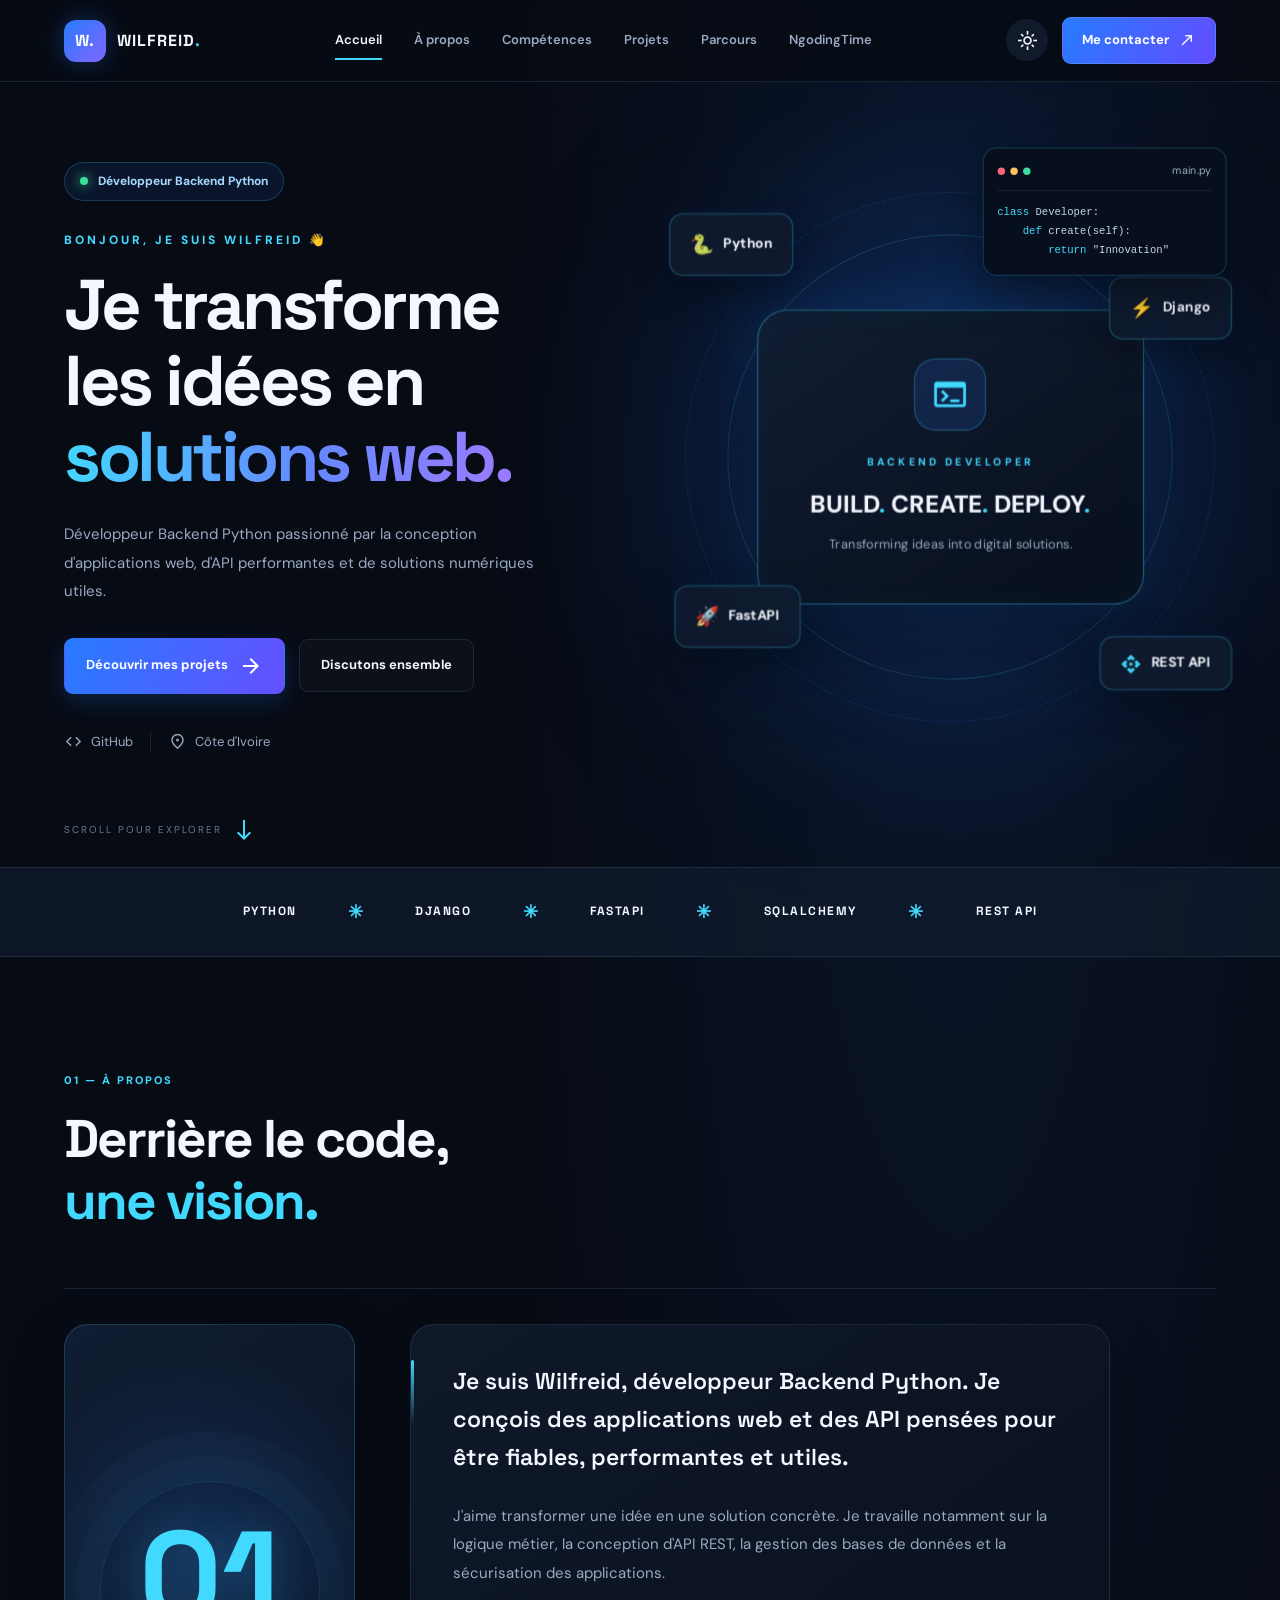
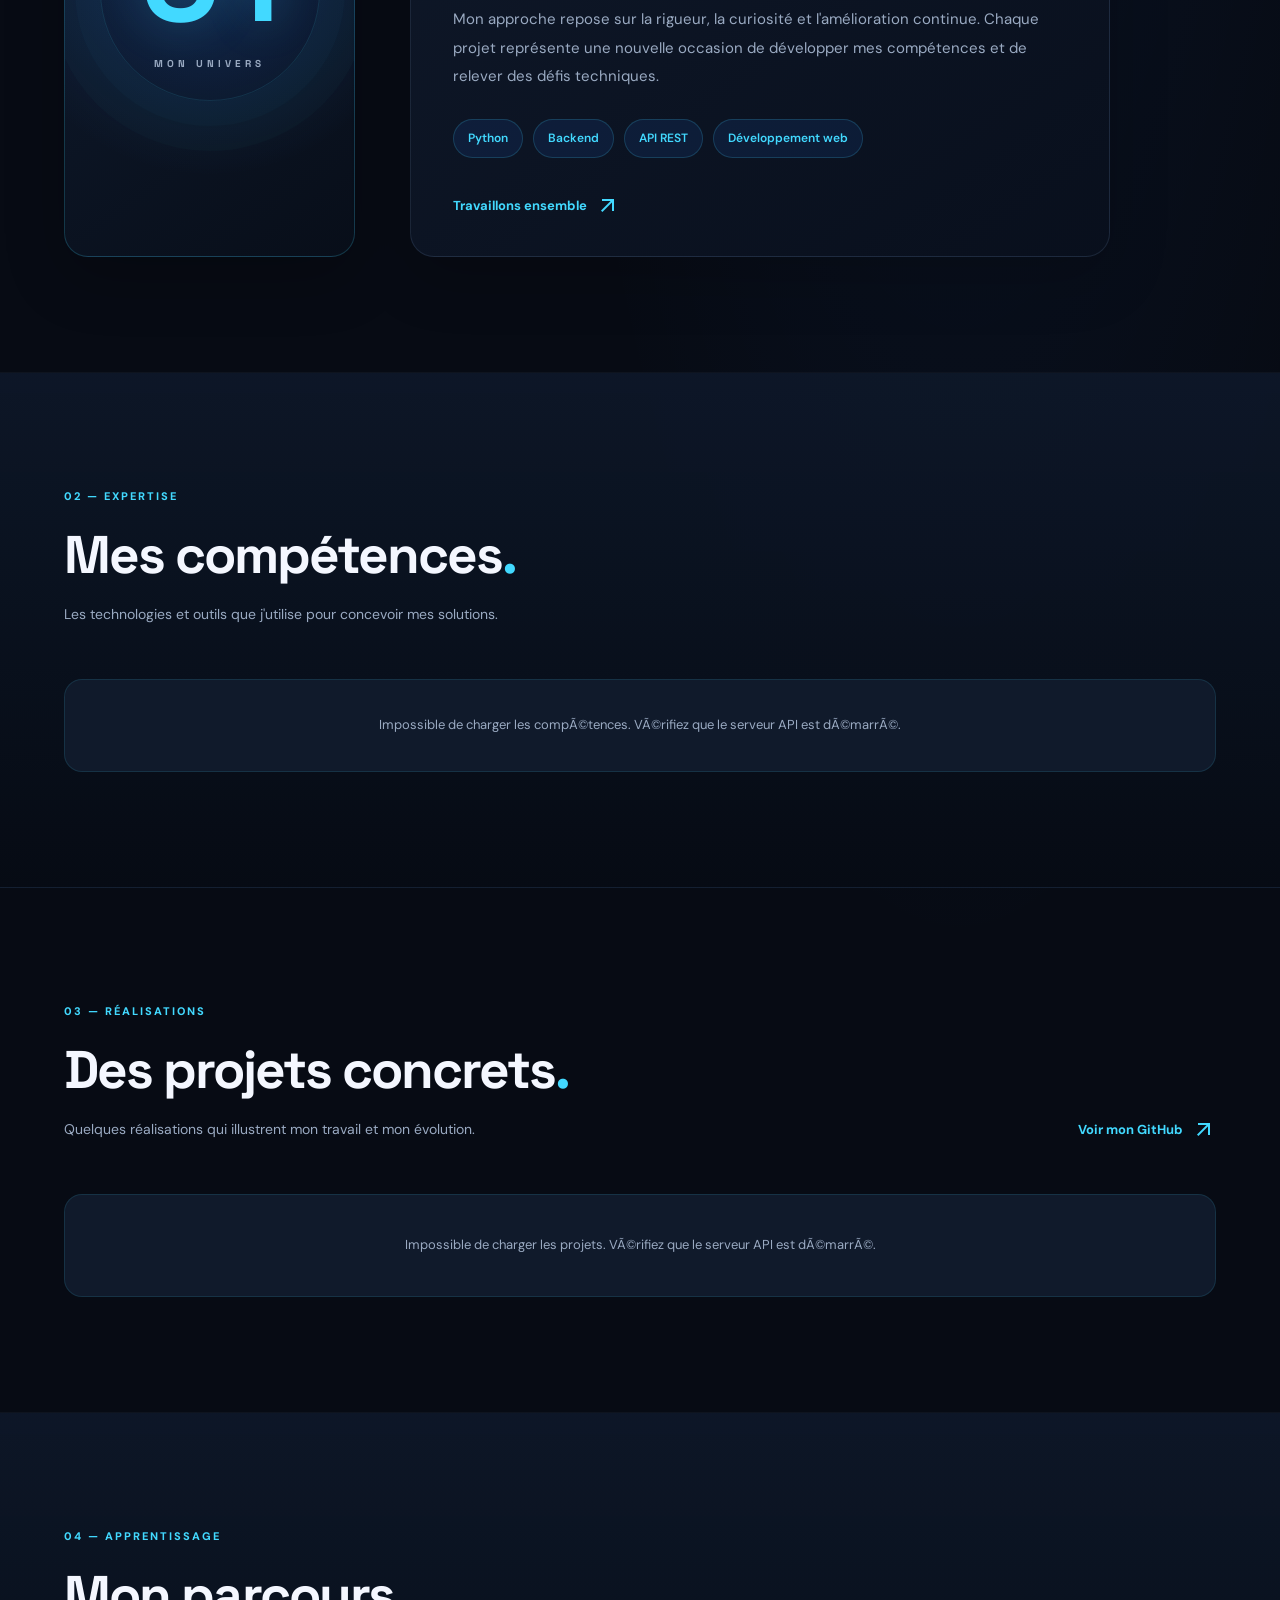
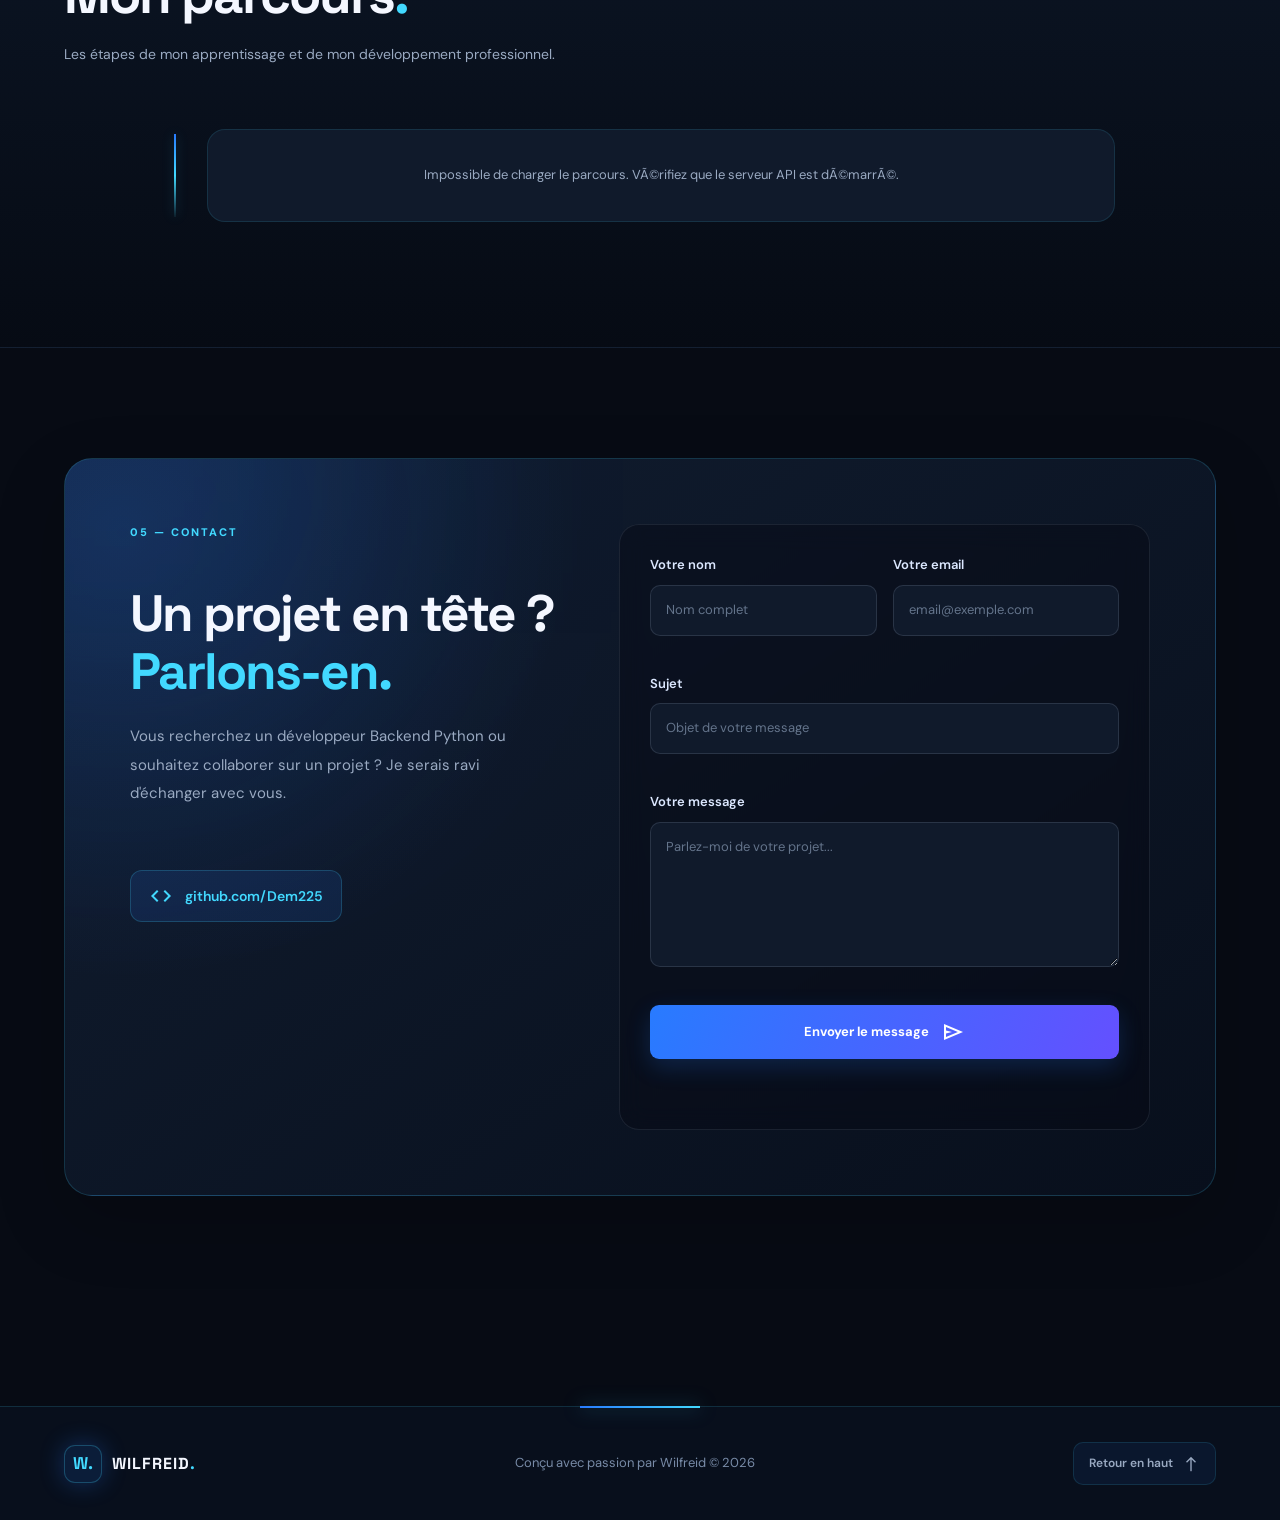
==== commit 9bdc12a4: "checkpoint: sauvegarde portfolio et NgodingTime avant refonte spatiale" ====
--- a/wilfried-portfolio/index.html
+++ b/wilfried-portfolio/index.html
@@ -22,6 +22,26 @@
 </head>
 
 <body>
+
+    <!-- Écran de chargement -->
+    <div id="preloader">
+        <div class="preloader-content">
+            <div class="preloader-logo">
+                W<span>.</span>WILFREID
+            </div>
+
+            <div class="preloader-percentage">
+                <span id="loader-percent">0</span>%
+            </div>
+
+            <div class="preloader-progress">
+                <div id="loader-progress-bar"></div>
+            </div>
+
+            <p>Initialisation de l'expérience...</p>
+        </div>
+    </div>
+
 
     <!-- Navigation -->
 
@@ -37,6 +57,7 @@
             <a href="#competences" class="nav-link">Compétences</a>
             <a href="#projets" class="nav-link">Projets</a>
             <a href="#formations" class="nav-link">Parcours</a>
+            <a href="ngodingtime.html" class="nav-link">NgodingTime</a>
         </div>
 
         <div class="nav-actions">
@@ -106,50 +127,54 @@
                 </div>
             </div>
 
+
             <div class="hero-visual">
                 <div class="visual-grid"></div>
 
-                <div class="hero-card">
-                    <div class="card-top">
-                        <div class="window-dots">
+                <div class="developer-visual">
+                    <div class="visual-glow"></div>
+
+                    <div class="orbit orbit-one"></div>
+                    <div class="orbit orbit-two"></div>
+
+                    <div class="developer-core">
+                        <div class="core-icon">
+                            <span class="material-symbols-outlined">terminal</span>
+                        </div>
+                        <span class="core-label">BACKEND DEVELOPER</span>
+                        <h2>BUILD<span>.</span> CREATE<span>.</span> DEPLOY<span>.</span></h2>
+                        <p>Transforming ideas into digital solutions.</p>
+                    </div>
+
+                    <div class="tech-badge badge-python">
+                        <span>🐍</span> Python
+                    </div>
+
+                    <div class="tech-badge badge-django">
+                        <span>⚡</span> Django
+                    </div>
+
+                    <div class="tech-badge badge-fastapi">
+                        <span>🚀</span> FastAPI
+                    </div>
+
+                    <div class="tech-badge badge-api">
+                        <span class="material-symbols-outlined">api</span>
+                        REST API
+                    </div>
+
+                    <div class="code-float">
+                        <div class="code-float-header">
                             <span></span><span></span><span></span>
+                            <small>main.py</small>
                         </div>
-                        <span>developer.py</span>
-                    </div>
-
-                    <div class="code-content">
-                        <p><span class="code-purple">class</span> <span class="code-yellow">Developer</span>:</p>
-                        <p class="indent"><span class="code-purple">def</span> <span
-                                class="code-blue">__init__</span>(self):</p>
-                        <p class="indent-2">self.name = <span class="code-green">"Wilfreid"</span></p>
-                        <p class="indent-2">self.role = <span class="code-green">"Backend Developer"</span></p>
-                        <p class="indent-2">self.language = <span class="code-green">"Python"</span></p>
-                        <p class="indent-2">self.frameworks = [</p>
-                        <p class="indent-3"><span class="code-green">"Django"</span>,</p>
-                        <p class="indent-3"><span class="code-green">"FastAPI"</span></p>
-                        <p class="indent-2">]</p>
-                        <br>
-                        <p class="indent"><span class="code-purple">def</span> <span
-                                class="code-blue">build</span>(self):</p>
-                        <p class="indent-2"><span class="code-purple">return</span> <span class="code-green">"Something
-                                amazing."</span></p>
-                        <br>
-                        <p class="terminal-cursor">▌</p>
-                    </div>
-                </div>
-
-                <div class="floating-tag tag-python">
-                    <span class="material-symbols-outlined">terminal</span>
-                    Python
-                </div>
-
-                <div class="floating-tag tag-api">
-                    <span class="material-symbols-outlined">database</span>
-                    REST API
-                </div>
-
-                <div class="hero-orbit"></div>
-            </div>
+                        <pre><code><span>class</span> Developer:
+    <span>def</span> create(self):
+        <span>return</span> "Innovation"</code></pre>
+                    </div>
+                </div>
+            </div>
+
 
             <div class="hero-bottom">
                 <span>SCROLL POUR EXPLORER</span>
@@ -170,44 +195,64 @@
             <div>REST API</div>
         </div>
 
+
         <!-- À propos -->
         <section class="about section-container section-spacing" id="apropos">
 
             <div class="section-heading">
                 <span class="section-eyebrow">01 — À PROPOS</span>
-                <h2>Créer avec logique.<br><span>Construire avec passion.</span></h2>
+                <h2>
+                    Derrière le code,<br>
+                    <span>une vision.</span>
+                </h2>
             </div>
 
             <div class="about-content">
-                <div class="about-number">01</div>
+
+                <div class="about-number">
+                    <span>01</span>
+                    <small>MON UNIVERS</small>
+                    <div class="about-decoration"></div>
+                </div>
 
                 <div class="about-text">
+
                     <p class="about-lead">
-                        Je suis un développeur Backend Python qui aime
-                        concevoir des solutions fiables, structurées et
-                        pensées pour répondre à de vrais besoins.
+                        Je suis Wilfreid, développeur Backend Python.
+                        Je conçois des applications web et des API
+                        pensées pour être fiables, performantes et utiles.
                     </p>
 
                     <p>
-                        Mon travail consiste à développer la logique métier,
-                        concevoir des API REST, gérer les bases de données
-                        et connecter les différentes parties d'une application.
+                        J'aime transformer une idée en une solution concrète.
+                        Je travaille notamment sur la logique métier,
+                        la conception d'API REST, la gestion des bases
+                        de données et la sécurisation des applications.
                     </p>
 
                     <p>
-                        J'accorde une grande importance à la qualité du code,
-                        à la sécurité et à l'expérience des utilisateurs.
-                        Chaque projet est pour moi une occasion d'apprendre
-                        et de progresser.
+                        Mon approche repose sur la rigueur, la curiosité
+                        et l'amélioration continue. Chaque projet représente
+                        une nouvelle occasion de développer mes compétences
+                        et de relever des défis techniques.
                     </p>
+
+                    <div class="about-tags">
+                        <span>Python</span>
+                        <span>Backend</span>
+                        <span>API REST</span>
+                        <span>Développement web</span>
+                    </div>
 
                     <a href="#contact" class="text-link">
                         Travaillons ensemble
                         <span class="material-symbols-outlined">arrow_outward</span>
                     </a>
-                </div>
-            </div>
-        </section>
+
+                </div>
+            </div>
+        </section>
+
 
         <!-- Compétences -->
         <section class="skills-section section-spacing" id="competences">
--- a/wilfried-portfolio/css/portfolio.css
+++ b/wilfried-portfolio/css/portfolio.css
@@ -1,1604 +1,3360 @@
 
-/* =========================================================
-   PORTFOLIO WILFREID — ELITE DARK EDITION
-   Design : Dark / Electric Blue / Cyan
-   ========================================================= */
-
-@import url('https://fonts.googleapis.com/css2?family=DM+Sans:wght@400;500;600;700;800&family=Space+Grotesk:wght@400;500;600;700&display=swap');
-
-:root {
-    --primary: #287bff;
-    --primary-dark: #1559d6;
-    --cyan: #42d9ff;
-    --purple: #8065ff;
-
-    --background: #070b14;
-    --background-secondary: #0b1220;
-    --surface: #101a2b;
-    --surface-light: #152238;
-
-    --white: #f4f7ff;
-    --gray: #9aaac2;
-    --muted: #687991;
-    --border: rgba(135, 169, 220, 0.15);
-
-    --font-main: "DM Sans", sans-serif;
-    --font-title: "Space Grotesk", sans-serif;
-
-    --container: 1160px;
-    --radius: 18px;
-    --transition: 0.3s ease;
-}
-
-* {
-    margin: 0;
-    padding: 0;
-    box-sizing: border-box;
-    scroll-behavior: smooth;
-}
-
-html {
-    scroll-padding-top: 90px;
-}
-
-body {
-    font-family: var(--font-main);
-    color: var(--white);
-    background:
-        radial-gradient(ellipse at 75% 10%, rgba(40, 123, 255, .09), transparent 35%),
-        var(--background);
-    overflow-x: hidden;
-    line-height: 1.6;
-}
-
-body::before {
-    content: "";
-    position: fixed;
-    inset: 0;
-    z-index: -1;
-    pointer-events: none;
-    opacity: .18;
-    background-image:
-        linear-gradient(rgba(66, 217, 255, .035) 1px, transparent 1px),
-        linear-gradient(90deg, rgba(66, 217, 255, .035) 1px, transparent 1px);
-    background-size: 55px 55px;
-    mask-image: linear-gradient(to bottom, black, transparent 85%);
-}
-
-a {
-    text-decoration: none;
-    color: inherit;
-}
-
-button,
-input,
-textarea {
-    font: inherit;
-}
-
-button,
-a {
-    -webkit-tap-highlight-color: transparent;
-}
-
-::selection {
-    color: white;
-    background: var(--primary);
-}
-
-.section-container {
-    width: min(var(--container), 90%);
-    margin-inline: auto;
-}
-
-.section-spacing {
-    padding-block: 115px;
-}
-
-/* =========================================================
-   NAVIGATION
-   ========================================================= */
-
-.navbar {
-    height: 82px;
-    padding-inline: 5%;
-    display: flex;
-    align-items: center;
-    justify-content: space-between;
-    position: sticky;
-    top: 0;
-    z-index: 100;
-    background: rgba(7, 11, 20, .82);
-    backdrop-filter: blur(20px);
-    border-bottom: 1px solid var(--border);
-}
-
-.logo {
-    display: flex;
-    align-items: center;
-    gap: 11px;
-    font-family: var(--font-title);
-    font-size: 16px;
-    font-weight: 800;
-    letter-spacing: 1px;
-}
-
-.logo-mark {
-    width: 42px;
-    height: 42px;
-    display: grid;
-    place-items: center;
-    color: white;
-    background: linear-gradient(135deg, var(--primary), var(--purple));
-    border-radius: 12px;
-    box-shadow: 0 0 25px rgba(40, 123, 255, .3);
-}
-
-.logo-dot,
-.blue-dot {
-    color: var(--cyan);
-}
-
-.nav-links {
-    display: flex;
-    align-items: center;
-    gap: 32px;
-}
-
-.nav-link {
-    position: relative;
-    color: var(--gray);
-    font-size: 13px;
-    font-weight: 600;
-    transition: var(--transition);
-}
-
-.nav-link::after {
-    content: "";
-    position: absolute;
-    bottom: -9px;
-    left: 0;
-    width: 0;
-    height: 2px;
-    background: var(--cyan);
-    transition: width var(--transition);
-}
-
-.nav-link:hover,
-.nav-link.active {
-    color: var(--white);
-}
-
-.nav-link:hover::after,
-.nav-link.active::after {
-    width: 100%;
-}
-
-.nav-contact {
-    display: inline-flex;
-    align-items: center;
-    gap: 9px;
-    padding: 12px 19px;
-    color: white;
-    background: linear-gradient(120deg, var(--primary), #624cff);
-    border: 1px solid rgba(255,255,255,.12);
-    border-radius: 9px;
-    font-size: 13px;
-    font-weight: 700;
-    transition: var(--transition);
-}
-
-.nav-contact:hover {
-    transform: translateY(-3px);
-    box-shadow: 0 10px 30px rgba(40, 123, 255, .3);
-}
-
-.nav-contact .material-symbols-outlined {
-    font-size: 18px;
-}
-
-.menu-toggle {
-    display: none;
-    color: var(--white);
-    background: transparent;
-    border: 0;
-    cursor: pointer;
-    font-size: 25px;
-}
-
-/* =========================================================
-   HERO
-   ========================================================= */
-
-.hero {
-    min-height: 700px;
-    display: grid;
-    grid-template-columns: 1.05fr .95fr;
-    align-items: center;
-    gap: 35px;
-    position: relative;
-    padding-top: 65px;
-    padding-bottom: 100px;
-}
-
-.hero-content {
-    position: relative;
-    z-index: 2;
-}
-
-.availability {
-    display: inline-flex;
-    align-items: center;
-    gap: 10px;
-    padding: 9px 15px;
-    margin-bottom: 30px;
-    color: #a8d8ff;
-    background: rgba(40, 123, 255, .1);
-    border: 1px solid rgba(66, 217, 255, .2);
-    border-radius: 30px;
-    font-size: 12px;
-    font-weight: 700;
-}
-
-.availability-dot {
-    width: 8px;
-    height: 8px;
-    border-radius: 50%;
-    background: #39df9b;
-    box-shadow: 0 0 12px #39df9b;
-}
-
-.hero-intro {
-    margin-bottom: 17px;
-    color: var(--cyan);
-    font-size: 12px;
-    font-weight: 800;
-    letter-spacing: 3px;
-}
-
-.hero h1 {
-    font-family: var(--font-title);
-    font-size: clamp(45px, 5.5vw, 76px);
-    line-height: 1.08;
-    letter-spacing: -3.5px;
-    font-weight: 700;
-}
-
-.gradient-text {
-    color: transparent;
-    background: linear-gradient(100deg, var(--cyan), #6588ff 55%, #9b7aff);
-    background-clip: text;
-    -webkit-background-clip: text;
-}
-
-.hero-description {
-    max-width: 500px;
-    margin-top: 25px;
-    color: var(--gray);
-    font-size: 15px;
-    line-height: 1.9;
-}
-
-.hero-actions {
-    display: flex;
-    align-items: center;
-    flex-wrap: wrap;
-    gap: 14px;
-    margin-top: 32px;
-}
-
-.button {
-    display: inline-flex;
-    align-items: center;
-    justify-content: center;
-    gap: 11px;
-    padding: 15px 21px;
-    border: 1px solid transparent;
-    border-radius: 9px;
-    font-size: 13px;
-    font-weight: 700;
-    cursor: pointer;
-    transition: var(--transition);
-}
-
-.button-primary {
-    color: white;
-    background: linear-gradient(115deg, var(--primary), #6450ff);
-    box-shadow: 0 8px 25px rgba(40, 123, 255, .2);
-}
-
-.button-primary:hover {
-    transform: translateY(-4px);
-    box-shadow: 0 13px 35px rgba(40, 123, 255, .35);
-}
-
-.button-secondary {
-    color: var(--white);
-    background: rgba(255,255,255,.025);
-    border-color: var(--border);
-}
-
-.button-secondary:hover {
-    border-color: var(--cyan);
-    color: var(--cyan);
-    transform: translateY(-3px);
-}
-
-.hero-socials {
-    display: flex;
-    align-items: center;
-    flex-wrap: wrap;
-    gap: 17px;
-    margin-top: 38px;
-    color: var(--gray);
-    font-size: 13px;
-}
-
-.hero-socials a,
-.hero-location {
-    display: inline-flex;
-    align-items: center;
-    gap: 8px;
-}
-
-.hero-socials a:hover {
-    color: var(--cyan);
-}
-
-.hero-socials .material-symbols-outlined {
-    font-size: 19px;
-}
-
-.social-separator {
-    width: 1px;
-    height: 20px;
-    background: var(--border);
-}
-
-/* =========================================================
-   HERO VISUAL / CODE CARD
-   ========================================================= */
-
-.hero-visual {
-    min-height: 490px;
-    position: relative;
-    display: grid;
-    place-items: center;
-    isolation: isolate;
-}
-
-.visual-grid {
-    position: absolute;
-    width: 430px;
-    height: 430px;
-    background-image:
-        linear-gradient(rgba(40, 123, 255, .12) 1px, transparent 1px),
-        linear-gradient(90deg, rgba(40, 123, 255, .12) 1px, transparent 1px);
-    background-size: 28px 28px;
-    mask-image: radial-gradient(circle, black 15%, transparent 72%);
-    -webkit-mask-image: radial-gradient(circle, black 15%, transparent 72%);
-    z-index: -1;
-}
-
-.hero-visual::before {
-    content: "";
-    position: absolute;
-    width: 280px;
-    height: 280px;
-    background: var(--primary);
-    filter: blur(150px);
-    opacity: .2;
-    z-index: -1;
-}
-
-.hero-card {
-    width: min(440px, 100%);
-    position: relative;
-    z-index: 2;
-    overflow: hidden;
-    color: var(--white);
-    background: linear-gradient(145deg, #14233b, #0b1220);
-    border: 1px solid rgba(91, 157, 255, .35);
-    border-radius: 17px;
-    box-shadow:
-        0 25px 70px rgba(0,0,0,.45),
-        0 0 35px rgba(40,123,255,.13),
-        inset 0 1px rgba(255,255,255,.06);
-    transform: perspective(1000px) rotateY(-5deg) rotateX(2deg);
-    transition: transform .5s ease;
-}
-
-.hero-card:hover {
-    transform: perspective(1000px) rotateY(0) rotateX(0) translateY(-5px);
-}
-
-.card-top {
-    height: 50px;
-    padding-inline: 18px;
-    display: flex;
-    align-items: center;
-    gap: 17px;
-    color: var(--gray);
-    background: rgba(255,255,255,.035);
-    border-bottom: 1px solid var(--border);
-    font-size: 12px;
-}
-
-.window-dots {
-    display: flex;
-    gap: 6px;
-}
-
-.window-dots span {
-    width: 9px;
-    height: 9px;
-    border-radius: 50%;
-    background: #ff6868;
-}
-
-.window-dots span:nth-child(2) {
-    background: #ffc65c;
-}
-
-.window-dots span:nth-child(3) {
-    background: #39d98a;
-}
-
-.code-content {
-    padding: 28px 24px 32px;
-    overflow-x: auto;
-    font-family: "Consolas", "Courier New", monospace;
-    font-size: 12px;
-    line-height: 2.05;
-}
-
-.indent {
-    padding-left: 20px;
-}
-
-.indent-2 {
-    padding-left: 40px;
-}
-
-.indent-3 {
-    padding-left: 60px;
-}
-
-.code-purple {
-    color: #c792ea;
-}
-
-.code-yellow {
-    color: #ffcb6b;
-}
-
-.code-blue {
-    color: #82aaff;
-}
-
-.code-green {
-    color: #b7e88c;
-}
-
-.terminal-cursor {
-    color: var(--cyan);
-    animation: blink 1s steps(2, start) infinite;
-}
-
-@keyframes blink {
-    to { opacity: 0; }
-}
-
-.floating-tag {
-    position: absolute;
-    z-index: 3;
-    display: flex;
-    align-items: center;
-    gap: 9px;
-    padding: 12px 16px;
-    color: var(--white);
-    background: rgba(16, 29, 50, .94);
-    border: 1px solid rgba(66, 217, 255, .22);
-    border-radius: 11px;
-    box-shadow: 0 12px 35px rgba(0,0,0,.3);
-    backdrop-filter: blur(12px);
-    font-size: 12px;
-    font-weight: 700;
-    animation: float 5s ease-in-out infinite;
-}
-
-.floating-tag .material-symbols-outlined {
-    color: var(--cyan);
-}
-
-.tag-python {
-    top: 55px;
-    right: -5px;
-}
-
-.tag-api {
-    bottom: 55px;
-    left: -5px;
-    animation-delay: -2s;
-}
-
-@keyframes float {
-    0%, 100% { transform: translateY(0); }
-    50% { transform: translateY(-10px); }
-}
-
-.hero-orbit {
-    position: absolute;
-    width: 440px;
-    height: 440px;
-    border: 1px solid rgba(66, 217, 255, .13);
-    border-radius: 50%;
-    transform: rotate(-20deg);
-}
-
-.hero-bottom {
-    position: absolute;
-    bottom: 25px;
-    left: 0;
-    display: flex;
-    align-items: center;
-    gap: 10px;
-    color: var(--muted);
-    font-size: 10px;
-    letter-spacing: 2px;
-}
-
-.hero-bottom .material-symbols-outlined {
-    color: var(--cyan);
-    animation: float 2s ease-in-out infinite;
-}
-
-/* =========================================================
-   TECH STRIP
-   ========================================================= */
-
-.tech-strip {
-    min-height: 90px;
-    padding: 22px 5%;
-    display: flex;
-    align-items: center;
-    justify-content: center;
-    flex-wrap: wrap;
-    gap: clamp(18px, 4vw, 55px);
-    color: var(--white);
-    background: rgba(15, 27, 46, .75);
-    border-top: 1px solid var(--border);
-    border-bottom: 1px solid var(--border);
-    font-family: var(--font-title);
-    font-size: 12px;
-    font-weight: 700;
-    letter-spacing: 1.5px;
-}
-
-.tech-strip span {
-    color: var(--cyan);
-    font-size: 18px;
-}
-
-/* =========================================================
-   SECTION HEADINGS
-   ========================================================= */
-
-.section-heading {
-    margin-bottom: 52px;
-}
-
-.section-eyebrow {
-    display: block;
-    margin-bottom: 18px;
-    color: var(--cyan);
-    font-size: 11px;
-    font-weight: 800;
-    letter-spacing: 2px;
-}
-
-.section-heading h2,
-.contact h2 {
-    font-family: var(--font-title);
-    font-size: clamp(34px, 4.5vw, 53px);
-    line-height: 1.18;
-    letter-spacing: -2px;
-}
-
-.section-heading h2 span:not(.blue-dot) {
-    color: var(--cyan);
-}
-
-.section-heading > p,
-.section-heading div > p {
-    margin-top: 16px;
-    color: var(--gray);
-    font-size: 14px;
-    line-height: 1.8;
-}
-
-/* =========================================================
-   ABOUT
-   ========================================================= */
-
-.about-content {
-    display: grid;
-    grid-template-columns: 1fr 2fr;
-    gap: 60px;
-    padding-top: 35px;
-    border-top: 1px solid var(--border);
-}
-
-.about-number {
-    color: rgba(66, 217, 255, .09);
-    font-family: var(--font-title);
-    font-size: 110px;
-    font-weight: 700;
-    line-height: 1;
-}
-
-.about-text {
-    max-width: 700px;
-}
-
-.about-text p {
-    margin-bottom: 18px;
-    color: var(--gray);
-    font-size: 14px;
-    line-height: 2;
-}
-
-.about-text .about-lead {
-    color: var(--white);
-    font-size: 19px;
-    font-weight: 600;
-    line-height: 1.7;
-}
-
-.text-link {
-    display: inline-flex;
-    align-items: center;
-    gap: 9px;
-    margin-top: 15px;
-    color: var(--cyan);
-    font-size: 13px;
-    font-weight: 700;
-    transition: var(--transition);
-}
-
-.text-link:hover {
-    gap: 16px;
-    color: white;
-}
-
-/* =========================================================
-   SKILLS
-   ========================================================= */
-
-.skills-section,
-.formations-section {
-    position: relative;
-    background: linear-gradient(180deg, rgba(14, 25, 43, .85), rgba(7, 11, 20, .9));
-    border-top: 1px solid rgba(135,169,220,.06);
-    border-bottom: 1px solid rgba(135,169,220,.06);
-}
-
-.skills-grid {
-    display: grid;
-    grid-template-columns: repeat(3, 1fr);
-    gap: 18px;
-}
-
-.skill-card {
-    min-width: 0;
-    padding: 26px;
-    background: linear-gradient(145deg, rgba(20, 34, 56, .9), rgba(13, 23, 39, .9));
-    border: 1px solid var(--border);
-    border-radius: var(--radius);
-    transition: var(--transition);
-}
-
-.skill-card:hover {
-    transform: translateY(-7px);
-    border-color: rgba(66, 217, 255, .45);
-    box-shadow: 0 18px 45px rgba(0,0,0,.22), 0 0 25px rgba(40,123,255,.08);
-}
-
-.skill-icon {
-    width: 48px;
-    height: 48px;
-    display: grid;
-    place-items: center;
-    margin-bottom: 20px;
-    color: var(--cyan);
-    background: rgba(40, 123, 255, .13);
-    border: 1px solid rgba(66, 217, 255, .12);
-    border-radius: 13px;
-}
-
-.skill-logo {
-    width: 32px;
-    height: 32px;
-    display: block;
-    object-fit: contain;
-}
-
-.skill-icon .skill-logo {
-    width: 36px;
-    height: 36px;
-}
-
-.skill-card h3 {
-    margin-bottom: 8px;
-    color: var(--white);
-    font-family: var(--font-title);
-    font-size: 17px;
-}
-
-.skill-card p {
-    color: var(--gray);
-    font-size: 12px;
-    line-height: 1.7;
-}
-
-.skill-level {
-    display: inline-block;
-    margin-top: 15px;
-    padding: 6px 11px;
-    color: var(--cyan);
-    background: rgba(40, 123, 255, .12);
-    border: 1px solid rgba(66, 217, 255, .12);
-    border-radius: 20px;
-    font-size: 11px;
-    font-weight: 700;
-}
-
-/* =========================================================
-   PROJECTS
-   ========================================================= */
-
-.projects-heading {
-    display: flex;
-    align-items: end;
-    justify-content: space-between;
-    gap: 20px;
-}
-
-.projects-grid {
-    display: grid;
-    grid-template-columns: repeat(2, minmax(0, 1fr));
-    gap: 25px;
-}
-
-.project-card {
-    min-width: 0;
-    overflow: hidden;
-    background: linear-gradient(145deg, #111e32, #0b1423);
-    border: 1px solid var(--border);
-    border-radius: var(--radius);
-    transition: var(--transition);
-}
-
-.project-card:hover {
-    transform: translateY(-7px);
-    border-color: rgba(66, 217, 255, .35);
-    box-shadow: 0 22px 50px rgba(0,0,0,.3);
-}
-
-.project-image {
-    height: 240px;
-    display: grid;
-    place-items: center;
-    overflow: hidden;
-    background:
-        radial-gradient(circle at center, rgba(40,123,255,.2), transparent 65%),
-        #0b1423;
-    border-bottom: 1px solid var(--border);
-}
-
-.project-image img {
-    width: 100%;
-    height: 100%;
-    object-fit: cover;
-    transition: transform .6s ease;
-}
-
-.project-card:hover .project-image img {
-    transform: scale(1.06);
-}
-
-.project-placeholder {
-    color: var(--cyan);
-    font-size: 65px;
-}
-
-.project-body {
-    padding: 26px;
-}
-
-.project-body h3 {
-    margin-bottom: 12px;
-    color: var(--white);
-    font-family: var(--font-title);
-    font-size: 21px;
-}
-
-.project-body > p {
-    min-height: 70px;
-    color: var(--gray);
-    font-size: 13px;
-    line-height: 1.8;
-}
-
-.project-technologies {
-    display: flex;
-    flex-wrap: wrap;
-    gap: 8px;
-    margin-top: 18px;
-}
-
-.project-technologies span {
-    padding: 6px 10px;
-    color: #a9dfff;
-    background: rgba(40,123,255,.12);
-    border: 1px solid rgba(66,217,255,.12);
-    border-radius: 6px;
-    font-size: 10px;
-    font-weight: 700;
-}
-
-.project-links {
-    display: flex;
-    flex-wrap: wrap;
-    gap: 18px;
-    margin-top: 22px;
-    padding-top: 18px;
-    border-top: 1px solid var(--border);
-}
-
-.project-links a {
-    display: inline-flex;
-    align-items: center;
-    gap: 7px;
-    color: var(--gray);
-    font-size: 12px;
-    font-weight: 700;
-    transition: var(--transition);
-}
-
-.project-links a:hover {
-    color: var(--cyan);
-}
-
-/* =========================================================
-   FORMATIONS / TIMELINE
-   ========================================================= */
-
-.timeline {
-    max-width: 850px;
-    margin-inline: auto;
-    position: relative;
-}
-
-.timeline-item {
-    position: relative;
-    padding: 0 0 40px 40px;
-    border-left: 2px solid rgba(66, 217, 255, .22);
-}
-
-.timeline-item:last-child {
-    border-left-color: transparent;
-}
-
-.timeline-item::before {
-    content: "";
-    position: absolute;
-    top: 0;
-    left: -8px;
-    width: 14px;
-    height: 14px;
-    border-radius: 50%;
-    background: var(--cyan);
-    box-shadow: 0 0 0 5px rgba(66,217,255,.1), 0 0 18px rgba(66,217,255,.45);
-}
-
-.timeline-card {
-    padding: 25px;
-    background: linear-gradient(145deg, #142238, #0d1728);
-    border: 1px solid var(--border);
-    border-radius: 13px;
-    transition: var(--transition);
-}
-
-.timeline-card:hover {
-    border-color: rgba(66,217,255,.35);
-    transform: translateX(5px);
-}
-
-.timeline-card h3 {
-    margin-bottom: 8px;
-    color: var(--white);
-    font-family: var(--font-title);
-    font-size: 19px;
-}
-
-.timeline-card p {
-    color: var(--gray);
-    font-size: 13px;
-    line-height: 1.8;
-}
-
-.timeline-date {
-    display: inline-block;
-    margin-bottom: 12px;
-    color: var(--cyan);
-    font-size: 11px;
-    font-weight: 800;
-}
-
-/* =========================================================
-   CONTACT
-   ========================================================= */
-
-.contact {
-    padding-top: 110px;
-    padding-bottom: 110px;
-}
-
-.contact-panel {
-    position: relative;
-    display: grid;
-    grid-template-columns: .9fr 1.1fr;
-    gap: 60px;
-    padding: 60px;
-    overflow: hidden;
-    background:
-        radial-gradient(ellipse at 10% 0%, rgba(40,123,255,.18), transparent 45%),
-        linear-gradient(135deg, #111e33, #0a1220);
-    border: 1px solid rgba(66,217,255,.16);
-    border-radius: 22px;
-    box-shadow: 0 25px 70px rgba(0,0,0,.22);
-}
-
-.contact-panel::before {
-    content: "";
-    position: absolute;
-    top: -200px;
-    left: -150px;
-    width: 400px;
-    height: 400px;
-    background: var(--primary);
-    filter: blur(150px);
-    opacity: .16;
-    pointer-events: none;
-}
-
-.contact-content,
-.contact-form {
-    position: relative;
-    z-index: 1;
-}
-
-.contact h2 {
-    font-size: clamp(34px, 4vw, 48px);
-}
-
-.contact h2 span {
-    color: var(--cyan);
-}
-
-.contact-content > p {
-    max-width: 390px;
-    margin-top: 25px;
-    color: var(--gray);
-    font-size: 14px;
-    line-height: 1.9;
-}
-
-.contact-github {
-    display: inline-flex;
-    align-items: center;
-    gap: 10px;
-    margin-top: 32px;
-    color: var(--cyan);
-    font-size: 13px;
-}
-
-.contact-github:hover {
-    color: white;
-}
-
-.form-row {
-    display: grid;
-    grid-template-columns: 1fr 1fr;
-    gap: 15px;
-}
-
-.form-group {
-    display: flex;
-    flex-direction: column;
-    gap: 9px;
-    margin-bottom: 18px;
-}
-
-.form-group label {
-    color: #dce8fa;
-    font-size: 12px;
-    font-weight: 600;
-}
-
-.form-group input,
-.form-group textarea {
-    width: 100%;
-    padding: 14px;
-    color: var(--white);
-    background: rgba(5, 12, 23, .65);
-    border: 1px solid rgba(135,169,220,.2);
-    border-radius: 8px;
-    outline: none;
-    resize: vertical;
-    font-size: 13px;
-    transition: var(--transition);
-}
-
-.form-group input:focus,
-.form-group textarea:focus {
-    border-color: var(--cyan);
-    box-shadow: 0 0 0 3px rgba(66,217,255,.09);
-}
-
-.form-group input::placeholder,
-.form-group textarea::placeholder {
-    color: #71839c;
-}
-
-.submit-button {
-    border: 0;
-}
-
-.contact-status {
-    margin-top: 14px;
-    color: var(--gray);
-    font-size: 13px;
-    line-height: 1.6;
-}
-
-/* =========================================================
-   FOOTER
-   ========================================================= */
-
-.footer {
-    padding: 30px 0;
-    background: rgba(7,11,20,.7);
-    border-top: 1px solid var(--border);
-}
-
-.footer-content {
-    display: flex;
-    align-items: center;
-    justify-content: space-between;
-    gap: 20px;
-}
-
-.footer-content > p {
-    color: var(--muted);
-    font-size: 12px;
-}
-
-.back-top {
-    display: inline-flex;
-    align-items: center;
-    gap: 8px;
-    color: var(--gray);
-    font-size: 12px;
-    font-weight: 700;
-    transition: var(--transition);
-}
-
-.back-top:hover {
-    color: var(--cyan);
-}
-
-/* =========================================================
-   LOADING / EMPTY / ERROR STATES
-   ========================================================= */
-
-.loading-state,
-.empty-state {
-    grid-column: 1 / -1;
-    padding: 35px;
-    color: var(--gray);
-    background: rgba(16,26,43,.7);
-    border: 1px dashed var(--border);
-    border-radius: 12px;
-    text-align: center;
-    font-size: 13px;
-}
-
-.error-state {
-    color: #ff7777;
-}
-
-/* =========================================================
-   SCROLL REVEAL
-   ========================================================= */
-
-.reveal-on-scroll {
-    opacity: 0 !important;
-    transform: translateY(28px);
-    transition: opacity .8s ease, transform .8s ease;
-    animation: none !important;
-}
-
-.reveal-on-scroll.is-visible {
-    opacity: 1 !important;
-    transform: translateY(0);
-}
-
-/* =========================================================
-   ENTRANCE ANIMATIONS
-   ========================================================= */
-
-@keyframes fadeUp {
-    from {
-        opacity: 0;
-        transform: translateY(25px);
-    }
-    to {
-        opacity: 1;
+    /* =========================================================
+    PORTFOLIO WILFREID — ELITE DARK EDITION
+    Design : Dark / Electric Blue / Cyan
+    ========================================================= */
+
+    @import url('https://fonts.googleapis.com/css2?family=DM+Sans:wght@400;500;600;700;800&family=Space+Grotesk:wght@400;500;600;700&display=swap');
+
+    :root {
+        --primary: #287bff;
+        --primary-dark: #1559d6;
+        --cyan: #42d9ff;
+        --purple: #8065ff;
+
+        --background: #070b14;
+        --background-secondary: #0b1220;
+        --surface: #101a2b;
+        --surface-light: #152238;
+
+        --white: #f4f7ff;
+        --gray: #9aaac2;
+        --muted: #687991;
+        --border: rgba(135, 169, 220, 0.15);
+
+        --font-main: "DM Sans", sans-serif;
+        --font-title: "Space Grotesk", sans-serif;
+
+        --container: 1160px;
+        --radius: 18px;
+        --transition: 0.3s ease;
+    }
+
+    * {
+        margin: 0;
+        padding: 0;
+        box-sizing: border-box;
+        scroll-behavior: smooth;
+    }
+
+    html {
+        scroll-padding-top: 90px;
+    }
+
+    body {
+        font-family: var(--font-main);
+        color: var(--white);
+        background:
+            radial-gradient(ellipse at 75% 10%, rgba(40, 123, 255, .09), transparent 35%),
+            var(--background);
+        overflow-x: hidden;
+        line-height: 1.6;
+    }
+
+    body::before {
+        content: "";
+        position: fixed;
+        inset: 0;
+        z-index: -1;
+        pointer-events: none;
+        opacity: .18;
+        background-image:
+            linear-gradient(rgba(66, 217, 255, .035) 1px, transparent 1px),
+            linear-gradient(90deg, rgba(66, 217, 255, .035) 1px, transparent 1px);
+        background-size: 55px 55px;
+        mask-image: linear-gradient(to bottom, black, transparent 85%);
+    }
+
+    a {
+        text-decoration: none;
+        color: inherit;
+    }
+
+    button,
+    input,
+    textarea {
+        font: inherit;
+    }
+
+    button,
+    a {
+        -webkit-tap-highlight-color: transparent;
+    }
+
+    ::selection {
+        color: white;
+        background: var(--primary);
+    }
+
+    .section-container {
+        width: min(var(--container), 90%);
+        margin-inline: auto;
+    }
+
+    .section-spacing {
+        padding-block: 115px;
+    }
+
+    /* =========================================================
+    NAVIGATION
+    ========================================================= */
+
+    .navbar {
+        height: 82px;
+        padding-inline: 5%;
+        display: flex;
+        align-items: center;
+        justify-content: space-between;
+        position: sticky;
+        top: 0;
+        z-index: 100;
+        background: rgba(7, 11, 20, .82);
+        backdrop-filter: blur(20px);
+        border-bottom: 1px solid var(--border);
+    }
+
+    .logo {
+        display: flex;
+        align-items: center;
+        gap: 11px;
+        font-family: var(--font-title);
+        font-size: 16px;
+        font-weight: 800;
+        letter-spacing: 1px;
+    }
+
+    .logo-mark {
+        width: 42px;
+        height: 42px;
+        display: grid;
+        place-items: center;
+        color: white;
+        background: linear-gradient(135deg, var(--primary), var(--purple));
+        border-radius: 12px;
+        box-shadow: 0 0 25px rgba(40, 123, 255, .3);
+    }
+
+    .logo-dot,
+    .blue-dot {
+        color: var(--cyan);
+    }
+
+    .nav-links {
+        display: flex;
+        align-items: center;
+        gap: 32px;
+    }
+
+    .nav-link {
+        position: relative;
+        color: var(--gray);
+        font-size: 13px;
+        font-weight: 600;
+        transition: var(--transition);
+    }
+
+    .nav-link::after {
+        content: "";
+        position: absolute;
+        bottom: -9px;
+        left: 0;
+        width: 0;
+        height: 2px;
+        background: var(--cyan);
+        transition: width var(--transition);
+    }
+
+    .nav-link:hover,
+    .nav-link.active {
+        color: var(--white);
+    }
+
+    .nav-link:hover::after,
+    .nav-link.active::after {
+        width: 100%;
+    }
+
+    .nav-contact {
+        display: inline-flex;
+        align-items: center;
+        gap: 9px;
+        padding: 12px 19px;
+        color: white;
+        background: linear-gradient(120deg, var(--primary), #624cff);
+        border: 1px solid rgba(255,255,255,.12);
+        border-radius: 9px;
+        font-size: 13px;
+        font-weight: 700;
+        transition: var(--transition);
+    }
+
+    .nav-contact:hover {
+        transform: translateY(-3px);
+        box-shadow: 0 10px 30px rgba(40, 123, 255, .3);
+    }
+
+    .nav-contact .material-symbols-outlined {
+        font-size: 18px;
+    }
+
+    .menu-toggle {
+        display: none;
+        color: var(--white);
+        background: transparent;
+        border: 0;
+        cursor: pointer;
+        font-size: 25px;
+    }
+
+    /* =========================================================
+    HERO
+    ========================================================= */
+
+    .hero {
+        min-height: 700px;
+        display: grid;
+        grid-template-columns: 1.05fr .95fr;
+        align-items: center;
+        gap: 35px;
+        position: relative;
+        padding-top: 65px;
+        padding-bottom: 100px;
+    }
+
+    .hero-content {
+        position: relative;
+        z-index: 2;
+    }
+
+    .availability {
+        display: inline-flex;
+        align-items: center;
+        gap: 10px;
+        padding: 9px 15px;
+        margin-bottom: 30px;
+        color: #a8d8ff;
+        background: rgba(40, 123, 255, .1);
+        border: 1px solid rgba(66, 217, 255, .2);
+        border-radius: 30px;
+        font-size: 12px;
+        font-weight: 700;
+    }
+
+    .availability-dot {
+        width: 8px;
+        height: 8px;
+        border-radius: 50%;
+        background: #39df9b;
+        box-shadow: 0 0 12px #39df9b;
+    }
+
+    .hero-intro {
+        margin-bottom: 17px;
+        color: var(--cyan);
+        font-size: 12px;
+        font-weight: 800;
+        letter-spacing: 3px;
+    }
+
+    .hero h1 {
+        font-family: var(--font-title);
+        font-size: clamp(45px, 5.5vw, 76px);
+        line-height: 1.08;
+        letter-spacing: -3.5px;
+        font-weight: 700;
+    }
+
+    .gradient-text {
+        color: transparent;
+        background: linear-gradient(100deg, var(--cyan), #6588ff 55%, #9b7aff);
+        background-clip: text;
+        -webkit-background-clip: text;
+    }
+
+    .hero-description {
+        max-width: 500px;
+        margin-top: 25px;
+        color: var(--gray);
+        font-size: 15px;
+        line-height: 1.9;
+    }
+
+    .hero-actions {
+        display: flex;
+        align-items: center;
+        flex-wrap: wrap;
+        gap: 14px;
+        margin-top: 32px;
+    }
+
+    .button {
+        display: inline-flex;
+        align-items: center;
+        justify-content: center;
+        gap: 11px;
+        padding: 15px 21px;
+        border: 1px solid transparent;
+        border-radius: 9px;
+        font-size: 13px;
+        font-weight: 700;
+        cursor: pointer;
+        transition: var(--transition);
+    }
+
+    .button-primary {
+        color: white;
+        background: linear-gradient(115deg, var(--primary), #6450ff);
+        box-shadow: 0 8px 25px rgba(40, 123, 255, .2);
+    }
+
+    .button-primary:hover {
+        transform: translateY(-4px);
+        box-shadow: 0 13px 35px rgba(40, 123, 255, .35);
+    }
+
+    .button-secondary {
+        color: var(--white);
+        background: rgba(255,255,255,.025);
+        border-color: var(--border);
+    }
+
+    .button-secondary:hover {
+        border-color: var(--cyan);
+        color: var(--cyan);
+        transform: translateY(-3px);
+    }
+
+    .hero-socials {
+        display: flex;
+        align-items: center;
+        flex-wrap: wrap;
+        gap: 17px;
+        margin-top: 38px;
+        color: var(--gray);
+        font-size: 13px;
+    }
+
+    .hero-socials a,
+    .hero-location {
+        display: inline-flex;
+        align-items: center;
+        gap: 8px;
+    }
+
+    .hero-socials a:hover {
+        color: var(--cyan);
+    }
+
+    .hero-socials .material-symbols-outlined {
+        font-size: 19px;
+    }
+
+    .social-separator {
+        width: 1px;
+        height: 20px;
+        background: var(--border);
+    }
+
+    /* =========================================================
+    HERO VISUAL / CODE CARD
+    ========================================================= */
+
+    .hero-visual {
+        min-height: 490px;
+        position: relative;
+        display: grid;
+        place-items: center;
+        isolation: isolate;
+    }
+
+    .visual-grid {
+        position: absolute;
+        width: 430px;
+        height: 430px;
+        background-image:
+            linear-gradient(rgba(40, 123, 255, .12) 1px, transparent 1px),
+            linear-gradient(90deg, rgba(40, 123, 255, .12) 1px, transparent 1px);
+        background-size: 28px 28px;
+        mask-image: radial-gradient(circle, black 15%, transparent 72%);
+        -webkit-mask-image: radial-gradient(circle, black 15%, transparent 72%);
+        z-index: -1;
+    }
+
+    .hero-visual::before {
+        content: "";
+        position: absolute;
+        width: 280px;
+        height: 280px;
+        background: var(--primary);
+        filter: blur(150px);
+        opacity: .2;
+        z-index: -1;
+    }
+
+    .hero-card {
+        width: min(440px, 100%);
+        position: relative;
+        z-index: 2;
+        overflow: hidden;
+        color: var(--white);
+        background: linear-gradient(145deg, #14233b, #0b1220);
+        border: 1px solid rgba(91, 157, 255, .35);
+        border-radius: 17px;
+        box-shadow:
+            0 25px 70px rgba(0,0,0,.45),
+            0 0 35px rgba(40,123,255,.13),
+            inset 0 1px rgba(255,255,255,.06);
+        transform: perspective(1000px) rotateY(-5deg) rotateX(2deg);
+        transition: transform .5s ease;
+    }
+
+    .hero-card:hover {
+        transform: perspective(1000px) rotateY(0) rotateX(0) translateY(-5px);
+    }
+
+    .card-top {
+        height: 50px;
+        padding-inline: 18px;
+        display: flex;
+        align-items: center;
+        gap: 17px;
+        color: var(--gray);
+        background: rgba(255,255,255,.035);
+        border-bottom: 1px solid var(--border);
+        font-size: 12px;
+    }
+
+    .window-dots {
+        display: flex;
+        gap: 6px;
+    }
+
+    .window-dots span {
+        width: 9px;
+        height: 9px;
+        border-radius: 50%;
+        background: #ff6868;
+    }
+
+    .window-dots span:nth-child(2) {
+        background: #ffc65c;
+    }
+
+    .window-dots span:nth-child(3) {
+        background: #39d98a;
+    }
+
+    .code-content {
+        padding: 28px 24px 32px;
+        overflow-x: auto;
+        font-family: "Consolas", "Courier New", monospace;
+        font-size: 12px;
+        line-height: 2.05;
+    }
+
+    .indent {
+        padding-left: 20px;
+    }
+
+    .indent-2 {
+        padding-left: 40px;
+    }
+
+    .indent-3 {
+        padding-left: 60px;
+    }
+
+    .code-purple {
+        color: #c792ea;
+    }
+
+    .code-yellow {
+        color: #ffcb6b;
+    }
+
+    .code-blue {
+        color: #82aaff;
+    }
+
+    .code-green {
+        color: #b7e88c;
+    }
+
+    .terminal-cursor {
+        color: var(--cyan);
+        animation: blink 1s steps(2, start) infinite;
+    }
+
+    @keyframes blink {
+        to { opacity: 0; }
+    }
+
+    .floating-tag {
+        position: absolute;
+        z-index: 3;
+        display: flex;
+        align-items: center;
+        gap: 9px;
+        padding: 12px 16px;
+        color: var(--white);
+        background: rgba(16, 29, 50, .94);
+        border: 1px solid rgba(66, 217, 255, .22);
+        border-radius: 11px;
+        box-shadow: 0 12px 35px rgba(0,0,0,.3);
+        backdrop-filter: blur(12px);
+        font-size: 12px;
+        font-weight: 700;
+        animation: float 5s ease-in-out infinite;
+    }
+
+    .floating-tag .material-symbols-outlined {
+        color: var(--cyan);
+    }
+
+    .tag-python {
+        top: 55px;
+        right: -5px;
+    }
+
+    .tag-api {
+        bottom: 55px;
+        left: -5px;
+        animation-delay: -2s;
+    }
+
+    @keyframes float {
+        0%, 100% { transform: translateY(0); }
+        50% { transform: translateY(-10px); }
+    }
+
+    .hero-orbit {
+        position: absolute;
+        width: 440px;
+        height: 440px;
+        border: 1px solid rgba(66, 217, 255, .13);
+        border-radius: 50%;
+        transform: rotate(-20deg);
+    }
+
+    .hero-bottom {
+        position: absolute;
+        bottom: 25px;
+        left: 0;
+        display: flex;
+        align-items: center;
+        gap: 10px;
+        color: var(--muted);
+        font-size: 10px;
+        letter-spacing: 2px;
+    }
+
+    .hero-bottom .material-symbols-outlined {
+        color: var(--cyan);
+        animation: float 2s ease-in-out infinite;
+    }
+
+    /* =========================================================
+    TECH STRIP
+    ========================================================= */
+
+    .tech-strip {
+        min-height: 90px;
+        padding: 22px 5%;
+        display: flex;
+        align-items: center;
+        justify-content: center;
+        flex-wrap: wrap;
+        gap: clamp(18px, 4vw, 55px);
+        color: var(--white);
+        background: rgba(15, 27, 46, .75);
+        border-top: 1px solid var(--border);
+        border-bottom: 1px solid var(--border);
+        font-family: var(--font-title);
+        font-size: 12px;
+        font-weight: 700;
+        letter-spacing: 1.5px;
+    }
+
+    .tech-strip span {
+        color: var(--cyan);
+        font-size: 18px;
+    }
+
+    /* =========================================================
+    SECTION HEADINGS
+    ========================================================= */
+
+    .section-heading {
+        margin-bottom: 52px;
+    }
+
+    .section-eyebrow {
+        display: block;
+        margin-bottom: 18px;
+        color: var(--cyan);
+        font-size: 11px;
+        font-weight: 800;
+        letter-spacing: 2px;
+    }
+
+    .section-heading h2,
+    .contact h2 {
+        font-family: var(--font-title);
+        font-size: clamp(34px, 4.5vw, 53px);
+        line-height: 1.18;
+        letter-spacing: -2px;
+    }
+
+    .section-heading h2 span:not(.blue-dot) {
+        color: var(--cyan);
+    }
+
+    .section-heading > p,
+    .section-heading div > p {
+        margin-top: 16px;
+        color: var(--gray);
+        font-size: 14px;
+        line-height: 1.8;
+    }
+
+    /* =========================================================
+    ABOUT
+    ========================================================= */
+
+    .about-content {
+        display: grid;
+        grid-template-columns: 1fr 2fr;
+        gap: 60px;
+        padding-top: 35px;
+        border-top: 1px solid var(--border);
+    }
+
+    .about-number {
+        color: rgba(66, 217, 255, .09);
+        font-family: var(--font-title);
+        font-size: 110px;
+        font-weight: 700;
+        line-height: 1;
+    }
+
+    .about-text {
+        max-width: 700px;
+    }
+
+    .about-text p {
+        margin-bottom: 18px;
+        color: var(--gray);
+        font-size: 14px;
+        line-height: 2;
+    }
+
+    .about-text .about-lead {
+        color: var(--white);
+        font-size: 19px;
+        font-weight: 600;
+        line-height: 1.7;
+    }
+
+    .text-link {
+        display: inline-flex;
+        align-items: center;
+        gap: 9px;
+        margin-top: 15px;
+        color: var(--cyan);
+        font-size: 13px;
+        font-weight: 700;
+        transition: var(--transition);
+    }
+
+    .text-link:hover {
+        gap: 16px;
+        color: white;
+    }
+
+    /* =========================================================
+    SKILLS
+    ========================================================= */
+
+    .skills-section,
+    .formations-section {
+        position: relative;
+        background: linear-gradient(180deg, rgba(14, 25, 43, .85), rgba(7, 11, 20, .9));
+        border-top: 1px solid rgba(135,169,220,.06);
+        border-bottom: 1px solid rgba(135,169,220,.06);
+    }
+
+    .skills-grid {
+        display: grid;
+        grid-template-columns: repeat(3, 1fr);
+        gap: 18px;
+    }
+
+    .skill-card {
+        min-width: 0;
+        padding: 26px;
+        background: linear-gradient(145deg, rgba(20, 34, 56, .9), rgba(13, 23, 39, .9));
+        border: 1px solid var(--border);
+        border-radius: var(--radius);
+        transition: var(--transition);
+    }
+
+    .skill-card:hover {
+        transform: translateY(-7px);
+        border-color: rgba(66, 217, 255, .45);
+        box-shadow: 0 18px 45px rgba(0,0,0,.22), 0 0 25px rgba(40,123,255,.08);
+    }
+
+    .skill-icon {
+        width: 48px;
+        height: 48px;
+        display: grid;
+        place-items: center;
+        margin-bottom: 20px;
+        color: var(--cyan);
+        background: rgba(40, 123, 255, .13);
+        border: 1px solid rgba(66, 217, 255, .12);
+        border-radius: 13px;
+    }
+
+    .skill-logo {
+        width: 32px;
+        height: 32px;
+        display: block;
+        object-fit: contain;
+    }
+
+    .skill-icon .skill-logo {
+        width: 36px;
+        height: 36px;
+    }
+
+    .skill-card h3 {
+        margin-bottom: 8px;
+        color: var(--white);
+        font-family: var(--font-title);
+        font-size: 17px;
+    }
+
+    .skill-card p {
+        color: var(--gray);
+        font-size: 12px;
+        line-height: 1.7;
+    }
+
+    .skill-level {
+        display: inline-block;
+        margin-top: 15px;
+        padding: 6px 11px;
+        color: var(--cyan);
+        background: rgba(40, 123, 255, .12);
+        border: 1px solid rgba(66, 217, 255, .12);
+        border-radius: 20px;
+        font-size: 11px;
+        font-weight: 700;
+    }
+
+    /* =========================================================
+    PROJECTS
+    ========================================================= */
+
+    .projects-heading {
+        display: flex;
+        align-items: end;
+        justify-content: space-between;
+        gap: 20px;
+    }
+
+    .projects-grid {
+        display: grid;
+        grid-template-columns: repeat(2, minmax(0, 1fr));
+        gap: 25px;
+    }
+
+    .project-card {
+        min-width: 0;
+        overflow: hidden;
+        background: linear-gradient(145deg, #111e32, #0b1423);
+        border: 1px solid var(--border);
+        border-radius: var(--radius);
+        transition: var(--transition);
+    }
+
+    .project-card:hover {
+        transform: translateY(-7px);
+        border-color: rgba(66, 217, 255, .35);
+        box-shadow: 0 22px 50px rgba(0,0,0,.3);
+    }
+
+    .project-image {
+        height: 240px;
+        display: grid;
+        place-items: center;
+        overflow: hidden;
+        background:
+            radial-gradient(circle at center, rgba(40,123,255,.2), transparent 65%),
+            #0b1423;
+        border-bottom: 1px solid var(--border);
+    }
+
+    .project-image img {
+        width: 100%;
+        height: 100%;
+        object-fit: cover;
+        transition: transform .6s ease;
+    }
+
+    .project-card:hover .project-image img {
+        transform: scale(1.06);
+    }
+
+    .project-placeholder {
+        color: var(--cyan);
+        font-size: 65px;
+    }
+
+    .project-body {
+        padding: 26px;
+    }
+
+    .project-body h3 {
+        margin-bottom: 12px;
+        color: var(--white);
+        font-family: var(--font-title);
+        font-size: 21px;
+    }
+
+    .project-body > p {
+        min-height: 70px;
+        color: var(--gray);
+        font-size: 13px;
+        line-height: 1.8;
+    }
+
+    .project-technologies {
+        display: flex;
+        flex-wrap: wrap;
+        gap: 8px;
+        margin-top: 18px;
+    }
+
+    .project-technologies span {
+        padding: 6px 10px;
+        color: #a9dfff;
+        background: rgba(40,123,255,.12);
+        border: 1px solid rgba(66,217,255,.12);
+        border-radius: 6px;
+        font-size: 10px;
+        font-weight: 700;
+    }
+
+    .project-links {
+        display: flex;
+        flex-wrap: wrap;
+        gap: 18px;
+        margin-top: 22px;
+        padding-top: 18px;
+        border-top: 1px solid var(--border);
+    }
+
+    .project-links a {
+        display: inline-flex;
+        align-items: center;
+        gap: 7px;
+        color: var(--gray);
+        font-size: 12px;
+        font-weight: 700;
+        transition: var(--transition);
+    }
+
+    .project-links a:hover {
+        color: var(--cyan);
+    }
+
+    /* =========================================================
+    FORMATIONS / TIMELINE
+    ========================================================= */
+
+    .timeline {
+        max-width: 850px;
+        margin-inline: auto;
+        position: relative;
+    }
+
+    .timeline-item {
+        position: relative;
+        padding: 0 0 40px 40px;
+        border-left: 2px solid rgba(66, 217, 255, .22);
+    }
+
+    .timeline-item:last-child {
+        border-left-color: transparent;
+    }
+
+    .timeline-item::before {
+        content: "";
+        position: absolute;
+        top: 0;
+        left: -8px;
+        width: 14px;
+        height: 14px;
+        border-radius: 50%;
+        background: var(--cyan);
+        box-shadow: 0 0 0 5px rgba(66,217,255,.1), 0 0 18px rgba(66,217,255,.45);
+    }
+
+    .timeline-card {
+        padding: 25px;
+        background: linear-gradient(145deg, #142238, #0d1728);
+        border: 1px solid var(--border);
+        border-radius: 13px;
+        transition: var(--transition);
+    }
+
+    .timeline-card:hover {
+        border-color: rgba(66,217,255,.35);
+        transform: translateX(5px);
+    }
+
+    .timeline-card h3 {
+        margin-bottom: 8px;
+        color: var(--white);
+        font-family: var(--font-title);
+        font-size: 19px;
+    }
+
+    .timeline-card p {
+        color: var(--gray);
+        font-size: 13px;
+        line-height: 1.8;
+    }
+
+    .timeline-date {
+        display: inline-block;
+        margin-bottom: 12px;
+        color: var(--cyan);
+        font-size: 11px;
+        font-weight: 800;
+    }
+
+    /* =========================================================
+    CONTACT
+    ========================================================= */
+
+    .contact {
+        padding-top: 110px;
+        padding-bottom: 110px;
+    }
+
+    .contact-panel {
+        position: relative;
+        display: grid;
+        grid-template-columns: .9fr 1.1fr;
+        gap: 60px;
+        padding: 60px;
+        overflow: hidden;
+        background:
+            radial-gradient(ellipse at 10% 0%, rgba(40,123,255,.18), transparent 45%),
+            linear-gradient(135deg, #111e33, #0a1220);
+        border: 1px solid rgba(66,217,255,.16);
+        border-radius: 22px;
+        box-shadow: 0 25px 70px rgba(0,0,0,.22);
+    }
+
+    .contact-panel::before {
+        content: "";
+        position: absolute;
+        top: -200px;
+        left: -150px;
+        width: 400px;
+        height: 400px;
+        background: var(--primary);
+        filter: blur(150px);
+        opacity: .16;
+        pointer-events: none;
+    }
+
+    .contact-content,
+    .contact-form {
+        position: relative;
+        z-index: 1;
+    }
+
+    .contact h2 {
+        font-size: clamp(34px, 4vw, 48px);
+    }
+
+    .contact h2 span {
+        color: var(--cyan);
+    }
+
+    .contact-content > p {
+        max-width: 390px;
+        margin-top: 25px;
+        color: var(--gray);
+        font-size: 14px;
+        line-height: 1.9;
+    }
+
+    .contact-github {
+        display: inline-flex;
+        align-items: center;
+        gap: 10px;
+        margin-top: 32px;
+        color: var(--cyan);
+        font-size: 13px;
+    }
+
+    .contact-github:hover {
+        color: white;
+    }
+
+    .form-row {
+        display: grid;
+        grid-template-columns: 1fr 1fr;
+        gap: 15px;
+    }
+
+    .form-group {
+        display: flex;
+        flex-direction: column;
+        gap: 9px;
+        margin-bottom: 18px;
+    }
+
+    .form-group label {
+        color: #dce8fa;
+        font-size: 12px;
+        font-weight: 600;
+    }
+
+    .form-group input,
+    .form-group textarea {
+        width: 100%;
+        padding: 14px;
+        color: var(--white);
+        background: rgba(5, 12, 23, .65);
+        border: 1px solid rgba(135,169,220,.2);
+        border-radius: 8px;
+        outline: none;
+        resize: vertical;
+        font-size: 13px;
+        transition: var(--transition);
+    }
+
+    .form-group input:focus,
+    .form-group textarea:focus {
+        border-color: var(--cyan);
+        box-shadow: 0 0 0 3px rgba(66,217,255,.09);
+    }
+
+    .form-group input::placeholder,
+    .form-group textarea::placeholder {
+        color: #71839c;
+    }
+
+    .submit-button {
+        border: 0;
+    }
+
+    .contact-status {
+        margin-top: 14px;
+        color: var(--gray);
+        font-size: 13px;
+        line-height: 1.6;
+    }
+
+    /* =========================================================
+    FOOTER
+    ========================================================= */
+
+    .footer {
+        padding: 30px 0;
+        background: rgba(7,11,20,.7);
+        border-top: 1px solid var(--border);
+    }
+
+    .footer-content {
+        display: flex;
+        align-items: center;
+        justify-content: space-between;
+        gap: 20px;
+    }
+
+    .footer-content > p {
+        color: var(--muted);
+        font-size: 12px;
+    }
+
+    .back-top {
+        display: inline-flex;
+        align-items: center;
+        gap: 8px;
+        color: var(--gray);
+        font-size: 12px;
+        font-weight: 700;
+        transition: var(--transition);
+    }
+
+    .back-top:hover {
+        color: var(--cyan);
+    }
+
+    /* =========================================================
+    LOADING / EMPTY / ERROR STATES
+    ========================================================= */
+
+    .loading-state,
+    .empty-state {
+        grid-column: 1 / -1;
+        padding: 35px;
+        color: var(--gray);
+        background: rgba(16,26,43,.7);
+        border: 1px dashed var(--border);
+        border-radius: 12px;
+        text-align: center;
+        font-size: 13px;
+    }
+
+    .error-state {
+        color: #ff7777;
+    }
+
+    /* =========================================================
+    SCROLL REVEAL
+    ========================================================= */
+
+    .reveal-on-scroll {
+        opacity: 0 !important;
+        transform: translateY(28px);
+        transition:
+            opacity 0.8s ease,
+            transform 0.8s cubic-bezier(0.22, 1, 0.36, 1);
+        animation: none !important;
+        will-change: opacity, transform;
+    }
+
+    .reveal-on-scroll.is-visible {
+        opacity: 1 !important;
         transform: translateY(0);
     }
-}
-
-@keyframes fadeIn {
-    from { opacity: 0; }
-    to { opacity: 1; }
-}
-
-.hero-content {
-    animation: fadeUp .8s ease both;
-}
-
-.hero-visual {
-    animation: fadeIn 1.2s ease both;
-}
-
-.availability {
-    animation: fadeUp .6s ease both;
-}
-
-.skill-card,
-.project-card,
-.timeline-item {
-    animation: fadeUp .7s ease both;
-}
-
-.skill-card:nth-child(2),
-.project-card:nth-child(2) {
-    animation-delay: .1s;
-}
-
-.skill-card:nth-child(3),
-.project-card:nth-child(3) {
-    animation-delay: .2s;
-}
-
-.skill-card:nth-child(4),
-.project-card:nth-child(4) {
-    animation-delay: .3s;
-}
-
-.skill-card:nth-child(5),
-.project-card:nth-child(5) {
-    animation-delay: .4s;
-}
-
-.skill-card:nth-child(6),
-.project-card:nth-child(6) {
-    animation-delay: .5s;
-}
-
-/* =========================================================
-   RESPONSIVE — TABLET
-   ========================================================= */
-
-@media (max-width: 900px) {
-    .nav-links {
-        gap: 17px;
-    }
-
-    .hero {
-        grid-template-columns: 1fr;
-        padding-top: 75px;
+
+    /* Apparition progressive des cartes */
+    .skill-card:nth-child(2),
+    .project-card:nth-child(2),
+    .timeline-item:nth-child(2) {
+        transition-delay: 0.12s;
+    }
+
+    .skill-card:nth-child(3),
+    .project-card:nth-child(3),
+    .timeline-item:nth-child(3) {
+        transition-delay: 0.24s;
+    }
+
+    .skill-card:nth-child(4),
+    .project-card:nth-child(4),
+    .timeline-item:nth-child(4) {
+        transition-delay: 0.36s;
+    }
+
+    /* =========================================================
+    ENTRANCE ANIMATIONS
+    ========================================================= */
+
+    @keyframes fadeUp {
+        from {
+            opacity: 0;
+            transform: translateY(25px);
+        }
+        to {
+            opacity: 1;
+            transform: translateY(0);
+        }
+    }
+
+    @keyframes fadeIn {
+        from { opacity: 0; }
+        to { opacity: 1; }
     }
 
     .hero-content {
+        animation: fadeUp .8s ease both;
+    }
+
+    .hero-visual {
+        animation: fadeIn 1.2s ease both;
+    }
+
+    .availability {
+        animation: fadeUp .6s ease both;
+    }
+
+    .skill-card,
+    .project-card,
+    .timeline-item {
+        animation: fadeUp .7s ease both;
+    }
+
+    .skill-card:nth-child(2),
+    .project-card:nth-child(2) {
+        animation-delay: .1s;
+    }
+
+    .skill-card:nth-child(3),
+    .project-card:nth-child(3) {
+        animation-delay: .2s;
+    }
+
+    .skill-card:nth-child(4),
+    .project-card:nth-child(4) {
+        animation-delay: .3s;
+    }
+
+    .skill-card:nth-child(5),
+    .project-card:nth-child(5) {
+        animation-delay: .4s;
+    }
+
+    .skill-card:nth-child(6),
+    .project-card:nth-child(6) {
+        animation-delay: .5s;
+    }
+
+    /* =========================================================
+    RESPONSIVE — TABLET
+    ========================================================= */
+
+    @media (max-width: 900px) {
+        .nav-links {
+            gap: 17px;
+        }
+
+        .hero {
+            grid-template-columns: 1fr;
+            padding-top: 75px;
+        }
+
+        .hero-content {
+            text-align: center;
+        }
+
+        .hero-description {
+            margin-inline: auto;
+        }
+
+        .hero-actions,
+        .hero-socials {
+            justify-content: center;
+        }
+
+        .hero-visual {
+            margin-top: 35px;
+        }
+
+        .hero-bottom {
+            display: none;
+        }
+
+        .about-content {
+            grid-template-columns: 120px 1fr;
+            gap: 30px;
+        }
+
+        .contact-panel {
+            padding: 40px;
+            gap: 35px;
+        }
+    }
+
+    /* =========================================================
+    RESPONSIVE — MOBILE
+    ========================================================= */
+
+    @media (max-width: 650px) {
+        .navbar {
+            height: 72px;
+        }
+
+        .logo {
+            font-size: 14px;
+        }
+
+        .logo-mark {
+            width: 37px;
+            height: 37px;
+        }
+
+        .nav-contact {
+            display: none;
+        }
+
+        .menu-toggle {
+            display: block;
+        }
+
+        .nav-links {
+            display: none;
+            position: absolute;
+            top: 72px;
+            left: 0;
+            width: 100%;
+            padding: 22px 5%;
+            flex-direction: column;
+            align-items: flex-start;
+            gap: 22px;
+            background: rgba(7,11,20,.98);
+            border-bottom: 1px solid var(--border);
+            box-shadow: 0 20px 30px rgba(0,0,0,.25);
+        }
+
+        .nav-links.open {
+            display: flex;
+        }
+
+        .nav-link {
+            font-size: 14px;
+        }
+
+        .hero {
+            min-height: auto;
+            padding-top: 65px;
+            padding-bottom: 55px;
+        }
+
+        .hero h1 {
+            font-size: clamp(42px, 11vw, 55px);
+            letter-spacing: -2.5px;
+        }
+
+        .hero-intro {
+            font-size: 10px;
+            letter-spacing: 2px;
+        }
+
+        .hero-description {
+            font-size: 14px;
+        }
+
+        .hero-actions {
+            flex-direction: column;
+            align-items: stretch;
+        }
+
+        .hero-actions .button {
+            width: 100%;
+        }
+
+        .hero-socials {
+            gap: 12px;
+            font-size: 12px;
+        }
+
+        .hero-visual {
+            min-height: 350px;
+            margin-top: 25px;
+        }
+
+        .hero-card {
+            width: 100%;
+            transform: none;
+        }
+
+        .code-content {
+            padding: 20px 13px;
+            font-size: 10px;
+        }
+
+        .indent { padding-left: 12px; }
+        .indent-2 { padding-left: 24px; }
+        .indent-3 { padding-left: 36px; }
+
+        .hero-orbit,
+        .visual-grid {
+            width: 300px;
+            height: 300px;
+        }
+
+        .tag-python {
+            top: 0;
+            right: -4px;
+        }
+
+        .tag-api {
+            bottom: 0;
+            left: -4px;
+        }
+
+        .floating-tag {
+            padding: 9px 12px;
+            font-size: 10px;
+        }
+
+        .tech-strip {
+            gap: 14px;
+            padding: 22px 5%;
+            font-size: 9px;
+            letter-spacing: .8px;
+        }
+
+        .tech-strip span {
+            font-size: 13px;
+        }
+
+        .section-spacing {
+            padding-block: 75px;
+        }
+
+        .section-heading {
+            margin-bottom: 35px;
+        }
+
+        .section-heading h2 {
+            font-size: 36px;
+            letter-spacing: -1.5px;
+        }
+
+        .about-content {
+            grid-template-columns: 1fr;
+            gap: 12px;
+        }
+
+        .about-number {
+            font-size: 65px;
+        }
+
+        .about-text .about-lead {
+            font-size: 17px;
+        }
+
+        .skills-grid,
+        .projects-grid {
+            grid-template-columns: 1fr;
+        }
+
+        .projects-heading {
+            align-items: flex-start;
+            flex-direction: column;
+        }
+
+        .project-image {
+            height: 205px;
+        }
+
+        .project-body {
+            padding: 21px;
+        }
+
+        .project-body > p {
+            min-height: auto;
+        }
+
+        .timeline-item {
+            padding-left: 25px;
+        }
+
+        .timeline-card {
+            padding: 20px;
+        }
+
+        .contact {
+            padding-block: 75px;
+        }
+
+        .contact-panel {
+            grid-template-columns: 1fr;
+            padding: 30px 21px;
+            gap: 35px;
+            border-radius: 16px;
+        }
+
+        .form-row {
+            grid-template-columns: 1fr;
+            gap: 0;
+        }
+
+        .footer-content {
+            flex-direction: column;
+            text-align: center;
+        }
+    }
+
+    /* =========================================================
+    SMALL MOBILE
+    ========================================================= */
+
+    @media (max-width: 380px) {
+        .section-container {
+            width: 92%;
+        }
+
+        .hero h1 {
+            font-size: 39px;
+        }
+
+        .hero-visual {
+            min-height: 310px;
+        }
+
+        .code-content {
+            font-size: 9px;
+        }
+
+        .floating-tag {
+            padding: 8px 10px;
+        }
+
+        .section-heading h2 {
+            font-size: 32px;
+        }
+    }
+
+    /* =========================================================
+    ACCESSIBILITY — REDUCED MOTION
+    ========================================================= */
+
+    @media (prefers-reduced-motion: reduce) {
+        *,
+        *::before,
+        *::after {
+            scroll-behavior: auto !important;
+            animation-duration: .01ms !important;
+            animation-iteration-count: 1 !important;
+            transition-duration: .01ms !important;
+        }
+
+        .reveal-on-scroll {
+            opacity: 1 !important;
+            transform: none !important;
+            transition: none !important;
+            will-change: auto;
+        }
+    }
+
+
+
+    /* =========================================
+    THEME TOGGLE - MODE SOMBRE / MODE CLAIR
+    ========================================= */
+
+    .nav-actions {
+        display: flex;
+        align-items: center;
+        gap: 14px;
+    }
+
+    .theme-toggle {
+        width: 42px;
+        height: 42px;
+        display: flex;
+        align-items: center;
+        justify-content: center;
+        border: 1px solid var(--border-color);
+        border-radius: 50%;
+        background: var(--card-bg);
+        color: var(--text-primary);
+        cursor: pointer;
+        transition: all 0.3s ease;
+    }
+
+    .theme-toggle:hover {
+        color: var(--accent-blue);
+        border-color: var(--accent-blue);
+        transform: rotate(15deg);
+    }
+
+    .theme-toggle .material-symbols-outlined {
+        font-size: 21px;
+    }
+
+    @media (max-width: 768px) {
+        .nav-actions {
+            gap: 8px;
+        }
+
+        .theme-toggle {
+            width: 38px;
+            height: 38px;
+        }
+    }
+
+
+
+
+    /* =========================================
+    THEME CLAIR - PALETTE BLANCHE
+    ========================================= */
+
+    :root[data-theme="light"] {
+        --primary: #1768e8;
+        --primary-dark: #1052bd;
+        --cyan: #087fa8;
+        --purple: #6746d9;
+
+        --background: #f5f8ff;
+        --background-secondary: #edf2fa;
+        --surface: #ffffff;
+        --surface-light: #e8eef8;
+
+        --white: #17243a;
+        --gray: #52627a;
+        --muted: #718096;
+        --border: rgba(35, 65, 110, 0.14);
+    }
+
+    /* Transition douce entre les deux thèmes */
+    body,
+    .navbar,
+    .skill-card,
+    .project-card,
+    .timeline-card,
+    .contact-panel,
+    .hero-card,
+    .tech-strip {
+        transition:
+            background-color 0.3s ease,
+            color 0.3s ease,
+            border-color 0.3s ease,
+            box-shadow 0.3s ease;
+    }
+
+    /* Bouton de changement de thème */
+    .theme-toggle {
+        border-color: var(--border);
+        background: var(--surface);
+        color: var(--white);
+    }
+
+
+
+    /* =========================================
+    NOUVEAU VISUEL HERO - UNIVERS DEVELOPPER
+    ========================================= */
+
+    .hero-visual {
+        position: relative;
+        display: flex;
+        align-items: center;
+        justify-content: center;
+        min-height: 560px;
+        isolation: isolate;
+    }
+
+    .developer-visual {
+        position: relative;
+        width: min(100%, 530px);
+        height: 510px;
+        display: flex;
+        align-items: center;
+        justify-content: center;
+    }
+
+    .visual-glow {
+        position: absolute;
+        width: 320px;
+        height: 320px;
+        background: rgba(40, 123, 255, 0.22);
+        filter: blur(100px);
+        border-radius: 50%;
+        z-index: -1;
+    }
+
+    .orbit {
+        position: absolute;
+        border: 1px solid rgba(66, 217, 255, 0.18);
+        border-radius: 50%;
+        pointer-events: none;
+    }
+
+    .orbit-one {
+        width: 390px;
+        height: 390px;
+        animation: orbitRotate 25s linear infinite;
+    }
+
+    .orbit-two {
+        width: 470px;
+        height: 470px;
+        border-style: dashed;
+        border-color: rgba(40, 123, 255, 0.18);
+        animation: orbitRotate 35s linear infinite reverse;
+    }
+
+    .developer-core {
+        position: relative;
+        z-index: 2;
+        width: 340px;
+        padding: 38px 25px;
         text-align: center;
-    }
-
-    .hero-description {
-        margin-inline: auto;
-    }
-
-    .hero-actions,
-    .hero-socials {
+        background: linear-gradient(145deg, #111d32, #080f1d);
+        border: 1px solid rgba(66, 217, 255, 0.3);
+        border-radius: 28px;
+        box-shadow:
+            0 25px 80px rgba(0, 0, 0, 0.45),
+            0 0 45px rgba(40, 123, 255, 0.12);
+        backdrop-filter: blur(15px);
+        animation: coreFloat 5s ease-in-out infinite;
+    }
+
+    .core-icon {
+        width: 68px;
+        height: 68px;
+        margin: 0 auto 22px;
+        display: grid;
+        place-items: center;
+        color: #42d9ff;
+        background: rgba(40, 123, 255, 0.15);
+        border: 1px solid rgba(66, 217, 255, 0.3);
+        border-radius: 20px;
+    }
+
+    .core-icon .material-symbols-outlined {
+        font-size: 36px;
+    }
+
+    .core-label {
+        display: block;
+        margin-bottom: 15px;
+        color: #42d9ff;
+        font-size: 10px;
+        font-weight: 700;
+        letter-spacing: 3px;
+    }
+
+    .developer-core h2 {
+        margin-bottom: 12px;
+        color: #f4f7ff;
+        font-size: 23px;
+        font-weight: 800;
+        line-height: 1.4;
+    }
+
+    .developer-core h2 span {
+        color: #42d9ff;
+    }
+
+    .developer-core p {
+        color: #9aaac2;
+        font-size: 12px;
+        line-height: 1.7;
+    }
+
+    .tech-badge {
+        position: absolute;
+        z-index: 4;
+        display: flex;
+        align-items: center;
+        gap: 9px;
+        padding: 12px 17px;
+        color: #f4f7ff;
+        font-size: 13px;
+        font-weight: 700;
+        background: rgba(15, 27, 46, 0.94);
+        border: 1px solid rgba(66, 217, 255, 0.2);
+        border-radius: 13px;
+        box-shadow: 0 10px 30px rgba(0, 0, 0, 0.3);
+        backdrop-filter: blur(12px);
+        animation: badgeFloat 5s ease-in-out infinite;
+    }
+
+    .tech-badge span {
+        font-size: 18px;
+    }
+
+    .badge-python {
+        top: 55px;
+        left: 0;
+    }
+
+    .badge-django {
+        top: 115px;
+        right: 0;
+        animation-delay: 0.8s;
+    }
+
+    .badge-fastapi {
+        bottom: 105px;
+        left: 5px;
+        animation-delay: 1.4s;
+    }
+
+    .badge-api {
+        right: 0;
+        bottom: 65px;
+        animation-delay: 2s;
+    }
+
+    .badge-api .material-symbols-outlined {
+        color: #42d9ff;
+        font-size: 20px;
+    }
+
+    .code-float {
+        position: absolute;
+        z-index: 5;
+        right: 5px;
+        top: 5px;
+        width: 230px;
+        padding: 13px;
+        background: rgba(8, 15, 29, 0.96);
+        border: 1px solid rgba(66, 217, 255, 0.2);
+        border-radius: 13px;
+        box-shadow: 0 15px 40px rgba(0, 0, 0, 0.4);
+        transform: translateY(-12px);
+    }
+
+    .code-float-header {
+        display: flex;
+        align-items: center;
+        gap: 5px;
+        padding-bottom: 10px;
+        border-bottom: 1px solid rgba(135, 169, 220, 0.12);
+    }
+
+    .code-float-header > span {
+        width: 7px;
+        height: 7px;
+        border-radius: 50%;
+        background: #ff647c;
+    }
+
+    .code-float-header > span:nth-child(2) {
+        background: #ffc45c;
+    }
+
+    .code-float-header > span:nth-child(3) {
+        background: #42d9a0;
+    }
+
+    .code-float-header small {
+        margin-left: auto;
+        color: #9aaac2;
+        font-size: 10px;
+    }
+
+    .code-float pre {
+        margin-top: 12px;
+        overflow: hidden;
+        color: #c4d4ed;
+        font-size: 10px;
+        line-height: 1.8;
+    }
+
+    .code-float code span {
+        color: #42d9ff;
+    }
+
+    @keyframes orbitRotate {
+        from { transform: rotate(0deg); }
+        to { transform: rotate(360deg); }
+    }
+
+    @keyframes coreFloat {
+        0%, 100% { transform: translateY(0); }
+        50% { transform: translateY(-10px); }
+    }
+
+    @keyframes badgeFloat {
+        0%, 100% { translate: 0 0; }
+        50% { translate: 0 -9px; }
+    }
+
+    /* Version mobile */
+    @media (max-width: 768px) {
+        .hero-visual {
+            min-height: 440px;
+            margin-top: 35px;
+        }
+
+        .developer-visual {
+            height: 420px;
+            transform: scale(0.82);
+        }
+
+        .orbit-one {
+            width: 330px;
+            height: 330px;
+        }
+
+        .orbit-two {
+            width: 390px;
+            height: 390px;
+        }
+
+        .code-float {
+            right: -10px;
+            top: -5px;
+            transform: scale(0.85);
+            transform-origin: top right;
+        }
+    }
+
+    @media (max-width: 480px) {
+        .developer-visual {
+            transform: scale(0.68);
+            width: 145%;
+            max-width: none;
+        }
+
+        .hero-visual {
+            min-height: 370px;
+            overflow: hidden;
+        }
+    }
+
+    @media (prefers-reduced-motion: reduce) {
+        .orbit,
+        .developer-core,
+        .tech-badge {
+            animation: none !important;
+        }
+    }
+
+
+
+    /* =========================================
+    FINITION ELITE DU HERO
+    ========================================= */
+
+    @media (min-width: 769px) {
+        .hero-visual {
+            min-height: 620px;
+        }
+
+        .developer-visual {
+            width: min(100%, 570px);
+            height: 570px;
+            transform: scale(1.06);
+        }
+
+        .developer-core {
+            width: 365px;
+            padding: 45px 28px;
+            border-color: rgba(66, 217, 255, 0.42);
+            box-shadow:
+                0 30px 90px rgba(0, 0, 0, 0.5),
+                0 0 60px rgba(40, 123, 255, 0.2),
+                inset 0 0 30px rgba(66, 217, 255, 0.035);
+        }
+
+        .tech-badge {
+            padding: 14px 19px;
+            border-color: rgba(66, 217, 255, 0.32);
+            box-shadow:
+                0 12px 35px rgba(0, 0, 0, 0.35),
+                0 0 18px rgba(40, 123, 255, 0.08);
+        }
+
+        .visual-glow {
+            width: 390px;
+            height: 390px;
+            background: rgba(40, 123, 255, 0.27);
+            filter: blur(115px);
+        }
+
+        .orbit-one {
+            width: 420px;
+            height: 420px;
+        }
+
+        .orbit-two {
+            width: 500px;
+            height: 500px;
+        }
+    }
+
+    .tech-badge {
+        transition:
+            transform 0.35s ease,
+            border-color 0.35s ease,
+            box-shadow 0.35s ease;
+    }
+
+    .tech-badge:hover {
+        transform: translateY(-5px) scale(1.06);
+        border-color: #42d9ff;
+        box-shadow: 0 0 25px rgba(66, 217, 255, 0.2);
+    }
+
+    .developer-core {
+        transition: border-color 0.4s ease;
+    }
+
+    .developer-core:hover {
+        border-color: rgba(66, 217, 255, 0.65);
+    }
+
+    @media (max-width: 768px) {
+        .hero-visual {
+            min-height: 440px;
+        }
+
+        .developer-visual {
+            transform: scale(0.82);
+        }
+    }
+
+    @media (max-width: 480px) {
+        .developer-visual {
+            transform: scale(0.68);
+        }
+    }
+
+
+
+    /* =========================================
+    SECTION A PROPOS - DESIGN ELITE
+    ========================================= */
+
+    .about {
+        position: relative;
+    }
+
+    .about-content {
+        position: relative;
+        display: grid;
+        grid-template-columns: 0.65fr 1.8fr;
+        gap: 55px;
+        align-items: stretch;
+        margin-top: 55px;
+    }
+
+    .about-number {
+        position: relative;
+        min-height: 320px;
+        display: flex;
+        flex-direction: column;
+        align-items: center;
         justify-content: center;
-    }
-
-    .hero-visual {
-        margin-top: 35px;
-    }
-
-    .hero-bottom {
-        display: none;
-    }
-
-    .about-content {
-        grid-template-columns: 120px 1fr;
-        gap: 30px;
-    }
-
-    .contact-panel {
-        padding: 40px;
-        gap: 35px;
-    }
-}
-
-/* =========================================================
-   RESPONSIVE — MOBILE
-   ========================================================= */
-
-@media (max-width: 650px) {
-    .navbar {
-        height: 72px;
-    }
-
-    .logo {
-        font-size: 14px;
-    }
-
-    .logo-mark {
-        width: 37px;
-        height: 37px;
-    }
-
-    .nav-contact {
-        display: none;
-    }
-
-    .menu-toggle {
-        display: block;
-    }
-
-    .nav-links {
-        display: none;
+        overflow: hidden;
+        background:
+            radial-gradient(circle at 50% 45%, rgba(40, 123, 255, 0.2), transparent 65%),
+            linear-gradient(145deg, #101d32, #080e19);
+        border: 1px solid rgba(66, 217, 255, 0.2);
+        border-radius: 24px;
+        box-shadow: 0 20px 60px rgba(0, 0, 0, 0.22);
+    }
+
+    .about-number span {
+        position: relative;
+        z-index: 2;
+        color: #42d9ff;
+        font-family: "Space Grotesk", sans-serif;
+        font-size: clamp(90px, 10vw, 145px);
+        font-weight: 700;
+        line-height: 1;
+        text-shadow: 0 0 45px rgba(66, 217, 255, 0.25);
+    }
+
+    .about-number small {
+        position: relative;
+        z-index: 2;
+        margin-top: 18px;
+        color: #9aaac2;
+        font-size: 10px;
+        font-weight: 700;
+        letter-spacing: 4px;
+    }
+
+    .about-decoration {
         position: absolute;
-        top: 72px;
+        width: 220px;
+        height: 220px;
+        border: 1px solid rgba(66, 217, 255, 0.12);
+        border-radius: 50%;
+        box-shadow:
+            0 0 0 25px rgba(66, 217, 255, 0.025),
+            0 0 0 50px rgba(66, 217, 255, 0.02);
+        animation: aboutRotate 25s linear infinite;
+    }
+
+    .about-text {
+        position: relative;
+        padding: 38px 42px;
+        background: linear-gradient(
+            145deg,
+            rgba(16, 26, 43, 0.95),
+            rgba(9, 16, 29, 0.95)
+        );
+        border: 1px solid rgba(135, 169, 220, 0.14);
+        border-radius: 24px;
+        box-shadow: 0 20px 60px rgba(0, 0, 0, 0.18);
+    }
+
+    .about-text::before {
+        content: "";
+        position: absolute;
+        top: 35px;
         left: 0;
-        width: 100%;
-        padding: 22px 5%;
+        width: 3px;
+        height: 65px;
+        background: linear-gradient(#42d9ff, transparent);
+        border-radius: 5px;
+    }
+
+    .about-text p {
+        color: #9aaac2;
+        font-size: 15px;
+        line-height: 1.9;
+    }
+
+    .about-text .about-lead {
+        margin-bottom: 25px;
+        color: #f4f7ff;
+        font-family: "Space Grotesk", sans-serif;
+        font-size: clamp(19px, 2vw, 23px);
+        font-weight: 600;
+        line-height: 1.65;
+    }
+
+    .about-tags {
+        display: flex;
+        flex-wrap: wrap;
+        gap: 10px;
+        margin: 28px 0;
+    }
+
+    .about-tags span {
+        padding: 9px 14px;
+        color: #42d9ff;
+        font-size: 12px;
+        font-weight: 600;
+        background: rgba(40, 123, 255, 0.1);
+        border: 1px solid rgba(66, 217, 255, 0.18);
+        border-radius: 30px;
+        transition: all 0.3s ease;
+    }
+
+    .about-tags span:hover {
+        color: #ffffff;
+        background: rgba(40, 123, 255, 0.25);
+        border-color: #42d9ff;
+        transform: translateY(-3px);
+    }
+
+    .about-text .text-link {
+        display: inline-flex;
+        align-items: center;
+        gap: 9px;
+        margin-top: 8px;
+    }
+
+    @keyframes aboutRotate {
+        from { transform: rotate(0deg); }
+        to { transform: rotate(360deg); }
+    }
+
+    /* Thème clair */
+    :root[data-theme="light"] .about-number {
+        background:
+            radial-gradient(circle at 50% 45%, rgba(40, 123, 255, 0.13), transparent 65%),
+            linear-gradient(145deg, #ffffff, #edf3ff);
+        border-color: rgba(40, 123, 255, 0.2);
+    }
+
+    :root[data-theme="light"] .about-text {
+        background: linear-gradient(145deg, #ffffff, #f5f8ff);
+        border-color: rgba(35, 65, 110, 0.13);
+    }
+
+    :root[data-theme="light"] .about-text p {
+        color: #52627a;
+    }
+
+    :root[data-theme="light"] .about-text .about-lead {
+        color: #17243a;
+    }
+
+    /* Responsive */
+    @media (max-width: 900px) {
+        .about-content {
+            grid-template-columns: 1fr;
+            gap: 25px;
+        }
+
+        .about-number {
+            min-height: 220px;
+        }
+
+        .about-number span {
+            font-size: 100px;
+        }
+    }
+
+    @media (max-width: 600px) {
+        .about-content {
+            margin-top: 35px;
+        }
+
+        .about-text {
+            padding: 28px 23px;
+        }
+
+        .about-text p {
+            font-size: 14px;
+        }
+
+        .about-text .about-lead {
+            font-size: 19px;
+        }
+
+        .about-number {
+            min-height: 190px;
+        }
+
+        .about-number span {
+            font-size: 85px;
+        }
+    }
+
+    @media (prefers-reduced-motion: reduce) {
+        .about-decoration {
+            animation: none;
+        }
+    }
+
+
+
+    /* =========================================
+    SKILLS — ELITE DARK DESIGN
+    ========================================= */
+
+    .skills-grid {
+        display: grid;
+        grid-template-columns: repeat(3, minmax(0, 1fr));
+        gap: 22px;
+    }
+
+    .skill-card {
+        position: relative;
+        overflow: hidden;
+        padding: 30px 26px;
+        min-height: 205px;
+        display: flex;
         flex-direction: column;
         align-items: flex-start;
-        gap: 22px;
-        background: rgba(7,11,20,.98);
-        border-bottom: 1px solid var(--border);
-        box-shadow: 0 20px 30px rgba(0,0,0,.25);
-    }
-
-    .nav-links.open {
-        display: flex;
-    }
-
-    .nav-link {
+        background: linear-gradient(145deg, #111d30, #0b1322);
+        border: 1px solid rgba(66, 217, 255, 0.12);
+        border-radius: 18px;
+        transition: transform 0.35s ease,
+                    border-color 0.35s ease,
+                    box-shadow 0.35s ease;
+    }
+
+    .skill-card::before {
+        content: "";
+        position: absolute;
+        top: -70px;
+        right: -70px;
+        width: 150px;
+        height: 150px;
+        background: rgba(40, 123, 255, 0.12);
+        filter: blur(45px);
+        border-radius: 50%;
+        transition: 0.35s ease;
+    }
+
+    .skill-card:hover {
+        transform: translateY(-8px);
+        border-color: rgba(66, 217, 255, 0.45);
+        box-shadow: 0 18px 40px rgba(0, 0, 0, 0.25),
+                    0 0 25px rgba(40, 123, 255, 0.08);
+    }
+
+    .skill-card:hover::before {
+        background: rgba(66, 217, 255, 0.2);
+    }
+
+    .skill-icon {
+        position: relative;
+        z-index: 1;
+        width: 54px;
+        height: 54px;
+        display: flex;
+        align-items: center;
+        justify-content: center;
+        margin-bottom: 23px;
+        color: #42d9ff;
+        background: rgba(40, 123, 255, 0.13);
+        border: 1px solid rgba(66, 217, 255, 0.2);
+        border-radius: 15px;
+        font-size: 27px;
+        transition: transform 0.35s ease,
+                    background 0.35s ease;
+    }
+
+    .skill-card:hover .skill-icon {
+        transform: scale(1.08) rotate(-4deg);
+        background: rgba(40, 123, 255, 0.23);
+    }
+
+    .skill-card h3 {
+        position: relative;
+        z-index: 1;
+        margin: 0 0 8px;
+        color: #f4f7ff;
+        font-family: "Space Grotesk", sans-serif;
+        font-size: 19px;
+        font-weight: 700;
+    }
+
+    .skill-card p {
+        position: relative;
+        z-index: 1;
+        margin: 0 0 18px;
+        color: #9aaac2;
         font-size: 14px;
     }
 
-    .hero {
-        min-height: auto;
-        padding-top: 65px;
-        padding-bottom: 55px;
-    }
-
-    .hero h1 {
-        font-size: clamp(42px, 11vw, 55px);
-        letter-spacing: -2.5px;
-    }
-
-    .hero-intro {
-        font-size: 10px;
-        letter-spacing: 2px;
-    }
-
-    .hero-description {
+    .skill-level {
+        position: relative;
+        z-index: 1;
+        display: inline-flex;
+        align-items: center;
+        padding: 7px 13px;
+        color: #42d9ff;
+        background: rgba(66, 217, 255, 0.08);
+        border: 1px solid rgba(66, 217, 255, 0.16);
+        border-radius: 30px;
+        font-size: 12px;
+        font-weight: 700;
+        letter-spacing: 0.4px;
+    }
+
+    /* État vide ou erreur */
+
+    .skills-grid .empty-state {
+        grid-column: 1 / -1;
+        padding: 35px;
+        color: #9aaac2;
+        text-align: center;
+        background: #101a2b;
+        border: 1px solid rgba(66, 217, 255, 0.12);
+        border-radius: 18px;
+    }
+
+    /* Thème clair */
+
+    :root[data-theme="light"] .skill-card {
+        background: linear-gradient(145deg, #ffffff, #f1f6ff);
+        border-color: rgba(40, 123, 255, 0.15);
+        box-shadow: 0 8px 25px rgba(30, 60, 100, 0.05);
+    }
+
+    :root[data-theme="light"] .skill-card h3 {
+        color: #101a2b;
+    }
+
+    :root[data-theme="light"] .skill-card p {
+        color: #64748b;
+    }
+
+    :root[data-theme="light"] .skills-grid .empty-state {
+        color: #64748b;
+        background: #ffffff;
+    }
+
+    /* Responsive */
+
+    @media (max-width: 900px) {
+        .skills-grid {
+            grid-template-columns: repeat(2, minmax(0, 1fr));
+        }
+    }
+
+    @media (max-width: 560px) {
+        .skills-grid {
+            grid-template-columns: 1fr;
+            gap: 16px;
+        }
+
+        .skill-card {
+            min-height: 185px;
+            padding: 25px 22px;
+        }
+    }
+
+    /* Accessibilité */
+
+    @media (prefers-reduced-motion: reduce) {
+        .skill-card,
+        .skill-icon {
+            transition: none;
+        }
+    }
+
+
+
+
+    /* =========================================
+    PROJECTS — ELITE PORTFOLIO DESIGN
+    ========================================= */
+
+    .projects-grid {
+        display: grid;
+        grid-template-columns: repeat(2, minmax(0, 1fr));
+        gap: 28px;
+    }
+
+    .project-card {
+        position: relative;
+        overflow: hidden;
+        display: flex;
+        flex-direction: column;
+        background: linear-gradient(145deg, #111d30, #0b1322);
+        border: 1px solid rgba(66, 217, 255, 0.12);
+        border-radius: 22px;
+        transition: transform 0.35s ease,
+                    border-color 0.35s ease,
+                    box-shadow 0.35s ease;
+    }
+
+    .project-card:hover {
+        transform: translateY(-9px);
+        border-color: rgba(66, 217, 255, 0.42);
+        box-shadow: 0 22px 50px rgba(0, 0, 0, 0.3),
+                    0 0 30px rgba(40, 123, 255, 0.08);
+    }
+
+    /* Image du projet */
+
+    .project-image {
+        position: relative;
+        overflow: hidden;
+        width: 100%;
+        height: 245px;
+        display: flex;
+        align-items: center;
+        justify-content: center;
+        background:
+            radial-gradient(circle at center, rgba(40, 123, 255, 0.18), transparent 65%),
+            #0a1424;
+        border-bottom: 1px solid rgba(66, 217, 255, 0.12);
+    }
+
+    .project-image::after {
+        content: "";
+        position: absolute;
+        inset: 0;
+        pointer-events: none;
+        background: linear-gradient(
+            to bottom,
+            transparent 65%,
+            rgba(7, 11, 20, 0.35)
+        );
+    }
+
+    .project-image img {
+        width: 100%;
+        height: 100%;
+        display: block;
+        object-fit: cover;
+        transition: transform 0.65s ease;
+    }
+
+    .project-card:hover .project-image img {
+        transform: scale(1.07);
+    }
+
+    .project-placeholder {
+        color: #42d9ff;
+        font-size: 65px;
+        opacity: 0.75;
+    }
+
+    /* Contenu */
+
+    .project-body {
+        position: relative;
+        z-index: 1;
+        display: flex;
+        flex-direction: column;
+        flex: 1;
+        padding: 28px;
+    }
+
+    .project-body h3 {
+        margin: 0 0 13px;
+        color: #f4f7ff;
+        font-family: "Space Grotesk", sans-serif;
+        font-size: 23px;
+        font-weight: 700;
+    }
+
+    .project-body p {
+        margin: 0 0 22px;
+        color: #9aaac2;
         font-size: 14px;
-    }
-
-    .hero-actions {
+        line-height: 1.8;
+    }
+
+    /* Technologies */
+
+    .project-technologies {
+        display: flex;
+        flex-wrap: wrap;
+        gap: 9px;
+        margin-top: auto;
+        margin-bottom: 25px;
+    }
+
+    .project-technologies span {
+        padding: 7px 12px;
+        color: #42d9ff;
+        background: rgba(40, 123, 255, 0.1);
+        border: 1px solid rgba(66, 217, 255, 0.16);
+        border-radius: 30px;
+        font-size: 11px;
+        font-weight: 600;
+    }
+
+    /* Liens */
+
+    .project-links {
+        display: flex;
+        flex-wrap: wrap;
+        gap: 12px;
+        padding-top: 20px;
+        border-top: 1px solid rgba(154, 170, 194, 0.12);
+    }
+
+    .project-links a {
+        display: inline-flex;
+        align-items: center;
+        justify-content: center;
+        gap: 8px;
+        padding: 11px 16px;
+        color: #f4f7ff;
+        background: rgba(40, 123, 255, 0.13);
+        border: 1px solid rgba(66, 217, 255, 0.2);
+        border-radius: 10px;
+        font-size: 13px;
+        font-weight: 600;
+        text-decoration: none;
+        transition: 0.3s ease;
+    }
+
+    .project-links a:hover {
+        color: #07111f;
+        background: #42d9ff;
+        border-color: #42d9ff;
+        transform: translateY(-2px);
+    }
+
+    .project-links .material-symbols-outlined {
+        font-size: 18px;
+    }
+
+    /* État vide ou erreur */
+
+    .projects-grid .empty-state {
+        grid-column: 1 / -1;
+        padding: 40px 25px;
+        color: #9aaac2;
+        text-align: center;
+        background: #101a2b;
+        border: 1px solid rgba(66, 217, 255, 0.12);
+        border-radius: 18px;
+    }
+
+    /* Thème clair */
+
+    :root[data-theme="light"] .project-card {
+        background: linear-gradient(145deg, #ffffff, #f1f6ff);
+        border-color: rgba(40, 123, 255, 0.15);
+        box-shadow: 0 8px 25px rgba(30, 60, 100, 0.05);
+    }
+
+    :root[data-theme="light"] .project-body h3 {
+        color: #101a2b;
+    }
+
+    :root[data-theme="light"] .project-body p {
+        color: #64748b;
+    }
+
+    :root[data-theme="light"] .project-links {
+        border-color: rgba(30, 60, 100, 0.12);
+    }
+
+    :root[data-theme="light"] .project-links a {
+        color: #1456b8;
+        background: rgba(40, 123, 255, 0.08);
+    }
+
+    :root[data-theme="light"] .project-links a:hover {
+        color: #ffffff;
+        background: #287bff;
+        border-color: #287bff;
+    }
+
+    :root[data-theme="light"] .projects-grid .empty-state {
+        color: #64748b;
+        background: #ffffff;
+    }
+
+    /* Responsive */
+
+    @media (max-width: 850px) {
+        .projects-grid {
+            grid-template-columns: 1fr;
+        }
+    }
+
+    @media (max-width: 560px) {
+        .project-image {
+            height: 205px;
+        }
+
+        .project-body {
+            padding: 22px;
+        }
+
+        .project-body h3 {
+            font-size: 20px;
+        }
+
+        .project-links a {
+            flex: 1;
+        }
+    }
+
+    /* Accessibilité */
+
+    @media (prefers-reduced-motion: reduce) {
+        .project-card,
+        .project-image img,
+        .project-links a {
+            transition: none;
+        }
+    }
+
+
+    /* =========================================
+    FORMATIONS — PREMIUM TIMELINE
+    ========================================= */
+
+    #formations .timeline {
+        position: relative;
+        width: 100%;
+        max-width: 950px;
+        margin: 0 auto;
+        padding: 10px 0 10px 42px;
+    }
+
+    /* Ligne chronologique */
+
+    #formations .timeline::before {
+        content: "";
+        position: absolute;
+        top: 15px;
+        bottom: 15px;
+        left: 9px;
+        width: 2px;
+        background: linear-gradient(
+            to bottom,
+            #287bff,
+            #42d9ff,
+            rgba(66, 217, 255, 0.08)
+        );
+        box-shadow: 0 0 12px rgba(66, 217, 255, 0.25);
+    }
+
+    /* Élément de timeline */
+
+    #formations .timeline-item {
+        position: relative;
+        margin-bottom: 30px;
+    }
+
+    #formations .timeline-item:last-child {
+        margin-bottom: 0;
+    }
+
+    /* Point lumineux */
+
+    #formations .timeline-item::before {
+        content: "";
+        position: absolute;
+        top: 30px;
+        left: -39px;
+        width: 14px;
+        height: 14px;
+        background: #42d9ff;
+        border: 4px solid #0b1322;
+        border-radius: 50%;
+        box-shadow: 0 0 0 3px rgba(66, 217, 255, 0.15),
+                    0 0 18px rgba(66, 217, 255, 0.6);
+        z-index: 2;
+    }
+
+    /* Carte */
+
+    #formations .timeline-card {
+        position: relative;
+        overflow: hidden;
+        padding: 30px;
+        background: linear-gradient(145deg, #111d30, #0b1322);
+        border: 1px solid rgba(66, 217, 255, 0.13);
+        border-radius: 20px;
+        transition: transform 0.35s ease,
+                    border-color 0.35s ease,
+                    box-shadow 0.35s ease;
+    }
+
+    #formations .timeline-card::after {
+        content: "";
+        position: absolute;
+        top: -80px;
+        right: -80px;
+        width: 180px;
+        height: 180px;
+        background: rgba(40, 123, 255, 0.12);
+        filter: blur(55px);
+        border-radius: 50%;
+        pointer-events: none;
+    }
+
+    #formations .timeline-card:hover {
+        transform: translateX(7px);
+        border-color: rgba(66, 217, 255, 0.4);
+        box-shadow: 0 18px 40px rgba(0, 0, 0, 0.22),
+                    0 0 22px rgba(40, 123, 255, 0.07);
+    }
+
+    /* Période */
+
+    #formations .timeline-date {
+        position: relative;
+        z-index: 1;
+        display: inline-flex;
+        margin-bottom: 18px;
+        padding: 8px 14px;
+        color: #42d9ff;
+        background: rgba(40, 123, 255, 0.12);
+        border: 1px solid rgba(66, 217, 255, 0.2);
+        border-radius: 30px;
+        font-size: 12px;
+        font-weight: 700;
+        letter-spacing: 0.5px;
+    }
+
+    /* Titres et textes */
+
+    #formations .timeline-card h3 {
+        position: relative;
+        z-index: 1;
+        margin: 0 0 12px;
+        color: #f4f7ff;
+        font-family: "Space Grotesk", sans-serif;
+        font-size: 23px;
+        font-weight: 700;
+        line-height: 1.4;
+    }
+
+    #formations .timeline-card p {
+        position: relative;
+        z-index: 1;
+        margin: 0 0 13px;
+        color: #9aaac2;
+        font-size: 14px;
+        line-height: 1.8;
+    }
+
+    #formations .timeline-card p strong {
+        color: #dce8ff;
+        font-weight: 600;
+    }
+
+    /* Statut */
+
+    #formations .timeline-card .skill-level {
+        position: relative;
+        z-index: 1;
+        margin: 5px 0 15px;
+    }
+
+    /* Certificat */
+
+    #formations .timeline-card .text-link {
+        position: relative;
+        z-index: 1;
+        display: inline-flex;
+        align-items: center;
+        gap: 8px;
+        margin-top: 8px;
+        color: #42d9ff;
+        font-size: 13px;
+        font-weight: 700;
+        text-decoration: none;
+        transition: gap 0.3s ease,
+                    color 0.3s ease;
+    }
+
+    #formations .timeline-card .text-link:hover {
+        gap: 13px;
+        color: #ffffff;
+    }
+
+    /* État vide ou erreur */
+
+    #formations .timeline .empty-state {
+        padding: 35px;
+        color: #9aaac2;
+        text-align: center;
+        background: #101a2b;
+        border: 1px solid rgba(66, 217, 255, 0.12);
+        border-radius: 18px;
+    }
+
+    /* Thème clair */
+
+    :root[data-theme="light"] #formations .timeline::before {
+        background: linear-gradient(
+            to bottom,
+            #287bff,
+            #42aee8,
+            rgba(40, 123, 255, 0.08)
+        );
+    }
+
+    :root[data-theme="light"] #formations .timeline-item::before {
+        border-color: #ffffff;
+    }
+
+    :root[data-theme="light"] #formations .timeline-card {
+        background: linear-gradient(145deg, #ffffff, #f1f6ff);
+        border-color: rgba(40, 123, 255, 0.15);
+        box-shadow: 0 8px 25px rgba(30, 60, 100, 0.05);
+    }
+
+    :root[data-theme="light"] #formations .timeline-card h3 {
+        color: #101a2b;
+    }
+
+    :root[data-theme="light"] #formations .timeline-card p {
+        color: #64748b;
+    }
+
+    :root[data-theme="light"] #formations .timeline-card p strong {
+        color: #263c5b;
+    }
+
+    :root[data-theme="light"] #formations .timeline-card .text-link:hover {
+        color: #1456b8;
+    }
+
+    :root[data-theme="light"] #formations .timeline .empty-state {
+        color: #64748b;
+        background: #ffffff;
+    }
+
+    /* Responsive */
+
+    @media (max-width: 600px) {
+        #formations .timeline {
+            padding-left: 32px;
+        }
+
+        #formations .timeline::before {
+            left: 6px;
+        }
+
+        #formations .timeline-item::before {
+            left: -32px;
+            width: 12px;
+            height: 12px;
+        }
+
+        #formations .timeline-card {
+            padding: 23px 19px;
+        }
+
+        #formations .timeline-card h3 {
+            font-size: 19px;
+        }
+
+        #formations .timeline-card p {
+            font-size: 13px;
+        }
+    }
+
+    /* Accessibilité */
+
+    @media (prefers-reduced-motion: reduce) {
+        #formations .timeline-card,
+        #formations .timeline-card .text-link {
+            transition: none;
+        }
+    }
+
+
+    /* =========================================
+    CONTACT — ELITE DESIGN
+    ========================================= */
+
+    .contact-panel {
+        position: relative;
+        overflow: hidden;
+        display: grid;
+        grid-template-columns: 0.9fr 1.1fr;
+        gap: 55px;
+        padding: 65px;
+        background:
+            radial-gradient(circle at 5% 10%, rgba(40, 123, 255, 0.16), transparent 35%),
+            linear-gradient(145deg, #111d30, #080f1c);
+        border: 1px solid rgba(66, 217, 255, 0.18);
+        border-radius: 28px;
+        box-shadow: 0 25px 70px rgba(0, 0, 0, 0.2);
+    }
+
+    .contact-content {
+        position: relative;
+        z-index: 1;
+        display: flex;
         flex-direction: column;
-        align-items: stretch;
-    }
-
-    .hero-actions .button {
+        align-items: flex-start;
+    }
+
+    .contact-content h2 {
+        margin: 25px 0 20px;
+        color: #f4f7ff;
+        font-family: "Space Grotesk", sans-serif;
+        font-size: clamp(35px, 4vw, 52px);
+        line-height: 1.15;
+        font-weight: 700;
+    }
+
+    .contact-content h2 span {
+        color: #42d9ff;
+    }
+
+    .contact-content > p {
+        max-width: 420px;
+        margin: 0 0 30px;
+        color: #9aaac2;
+        font-size: 15px;
+        line-height: 1.9;
+    }
+
+    /* GitHub */
+
+    .contact-github {
+        display: inline-flex;
+        align-items: center;
+        gap: 12px;
+        padding: 13px 18px;
+        color: #42d9ff;
+        background: rgba(40, 123, 255, 0.12);
+        border: 1px solid rgba(66, 217, 255, 0.2);
+        border-radius: 12px;
+        font-size: 14px;
+        font-weight: 600;
+        text-decoration: none;
+        transition: 0.3s ease;
+    }
+
+    .contact-github:hover {
+        color: #07111f;
+        background: #42d9ff;
+        transform: translateY(-3px);
+    }
+
+    /* Formulaire */
+
+    .contact-form {
+        position: relative;
+        z-index: 1;
+        display: flex;
+        flex-direction: column;
+        gap: 20px;
+        padding: 30px;
+        background: rgba(7, 11, 20, 0.45);
+        border: 1px solid rgba(154, 170, 194, 0.12);
+        border-radius: 20px;
+        backdrop-filter: blur(12px);
+    }
+
+    .form-row {
+        display: grid;
+        grid-template-columns: repeat(2, minmax(0, 1fr));
+        gap: 16px;
+    }
+
+    .form-group {
+        display: flex;
+        flex-direction: column;
+        gap: 9px;
+    }
+
+    .form-group label {
+        color: #dce8ff;
+        font-size: 13px;
+        font-weight: 600;
+    }
+
+    .form-group input,
+    .form-group textarea {
         width: 100%;
-    }
-
-    .hero-socials {
+        padding: 14px 15px;
+        color: #f4f7ff;
+        background: #101a2b;
+        border: 1px solid rgba(154, 170, 194, 0.18);
+        border-radius: 10px;
+        outline: none;
+        font-family: inherit;
+        font-size: 13px;
+        transition: border-color 0.3s ease,
+                    box-shadow 0.3s ease,
+                    background 0.3s ease;
+    }
+
+    .form-group input::placeholder,
+    .form-group textarea::placeholder {
+        color: #64748b;
+    }
+
+    .form-group input:focus,
+    .form-group textarea:focus {
+        border-color: #42d9ff;
+        background: #111e32;
+        box-shadow: 0 0 0 3px rgba(66, 217, 255, 0.1);
+    }
+
+    .form-group textarea {
+        min-height: 145px;
+        resize: vertical;
+    }
+
+    /* Bouton envoyer */
+
+    .submit-button {
+        width: 100%;
+        min-height: 52px;
+        display: flex;
+        align-items: center;
+        justify-content: center;
         gap: 12px;
-        font-size: 12px;
-    }
-
-    .hero-visual {
-        min-height: 350px;
-        margin-top: 25px;
-    }
-
-    .hero-card {
-        width: 100%;
-        transform: none;
-    }
-
-    .code-content {
-        padding: 20px 13px;
-        font-size: 10px;
-    }
-
-    .indent { padding-left: 12px; }
-    .indent-2 { padding-left: 24px; }
-    .indent-3 { padding-left: 36px; }
-
-    .hero-orbit,
-    .visual-grid {
-        width: 300px;
-        height: 300px;
-    }
-
-    .tag-python {
-        top: 0;
-        right: -4px;
-    }
-
-    .tag-api {
-        bottom: 0;
-        left: -4px;
-    }
-
-    .floating-tag {
-        padding: 9px 12px;
-        font-size: 10px;
-    }
-
-    .tech-strip {
-        gap: 14px;
-        padding: 22px 5%;
-        font-size: 9px;
-        letter-spacing: .8px;
-    }
-
-    .tech-strip span {
+        border: none;
+        cursor: pointer;
+        transition: transform 0.3s ease,
+                    box-shadow 0.3s ease;
+    }
+
+    .submit-button:hover {
+        transform: translateY(-3px);
+        box-shadow: 0 10px 28px rgba(40, 123, 255, 0.3);
+    }
+
+    .contact-status {
+        min-height: 20px;
+        margin: 0;
+        color: #42d9ff;
         font-size: 13px;
-    }
-
-    .section-spacing {
-        padding-block: 75px;
-    }
-
-    .section-heading {
-        margin-bottom: 35px;
-    }
-
-    .section-heading h2 {
-        font-size: 36px;
-        letter-spacing: -1.5px;
-    }
-
-    .about-content {
-        grid-template-columns: 1fr;
-        gap: 12px;
-    }
-
-    .about-number {
-        font-size: 65px;
-    }
-
-    .about-text .about-lead {
-        font-size: 17px;
-    }
-
-    .skills-grid,
-    .projects-grid {
-        grid-template-columns: 1fr;
-    }
-
-    .projects-heading {
-        align-items: flex-start;
-        flex-direction: column;
-    }
-
-    .project-image {
-        height: 205px;
-    }
-
-    .project-body {
-        padding: 21px;
-    }
-
-    .project-body > p {
-        min-height: auto;
-    }
-
-    .timeline-item {
-        padding-left: 25px;
-    }
-
-    .timeline-card {
-        padding: 20px;
-    }
-
-    .contact {
-        padding-block: 75px;
-    }
-
-    .contact-panel {
-        grid-template-columns: 1fr;
-        padding: 30px 21px;
-        gap: 35px;
-        border-radius: 16px;
-    }
-
-    .form-row {
-        grid-template-columns: 1fr;
-        gap: 0;
+        text-align: center;
+    }
+
+    /* Thème clair */
+
+    :root[data-theme="light"] .contact-panel {
+        background:
+            radial-gradient(circle at 5% 10%, rgba(40, 123, 255, 0.09), transparent 35%),
+            linear-gradient(145deg, #ffffff, #edf4ff);
+        border-color: rgba(40, 123, 255, 0.15);
+        box-shadow: 0 20px 55px rgba(30, 60, 100, 0.08);
+    }
+
+    :root[data-theme="light"] .contact-content h2 {
+        color: #101a2b;
+    }
+
+    :root[data-theme="light"] .contact-content > p {
+        color: #64748b;
+    }
+
+    :root[data-theme="light"] .contact-form {
+        background: rgba(255, 255, 255, 0.75);
+        border-color: rgba(40, 123, 255, 0.13);
+    }
+
+    :root[data-theme="light"] .form-group label {
+        color: #263c5b;
+    }
+
+    :root[data-theme="light"] .form-group input,
+    :root[data-theme="light"] .form-group textarea {
+        color: #101a2b;
+        background: #ffffff;
+        border-color: rgba(30, 60, 100, 0.16);
+    }
+
+    :root[data-theme="light"] .form-group input:focus,
+    :root[data-theme="light"] .form-group textarea:focus {
+        background: #ffffff;
+    }
+
+    :root[data-theme="light"] .contact-status {
+        color: #1456b8;
+    }
+
+    /* Responsive */
+
+    @media (max-width: 900px) {
+        .contact-panel {
+            grid-template-columns: 1fr;
+            gap: 35px;
+            padding: 40px;
+        }
+
+        .contact-content > p {
+            max-width: 600px;
+        }
+    }
+
+    @media (max-width: 560px) {
+        .contact-panel {
+            padding: 25px 18px;
+            border-radius: 20px;
+        }
+
+        .contact-content h2 {
+            font-size: 34px;
+        }
+
+        .contact-form {
+            padding: 20px 15px;
+        }
+
+        .form-row {
+            grid-template-columns: 1fr;
+        }
+    }
+
+    /* Accessibilité */
+
+    @media (prefers-reduced-motion: reduce) {
+        .contact-github,
+        .submit-button,
+        .form-group input,
+        .form-group textarea {
+            transition: none;
+        }
+    }
+
+
+
+    /* =========================================
+    FOOTER — PREMIUM SIGNATURE
+    ========================================= */
+
+    .footer {
+        position: relative;
+        margin-top: 100px;
+        padding: 35px 0;
+        background: #080f1c;
+        border-top: 1px solid rgba(66, 217, 255, 0.15);
+    }
+
+    .footer::before {
+        content: "";
+        position: absolute;
+        top: -1px;
+        left: 50%;
+        width: 120px;
+        height: 2px;
+        background: linear-gradient(90deg, #287bff, #42d9ff);
+        transform: translateX(-50%);
+        box-shadow: 0 0 18px rgba(66, 217, 255, 0.5);
     }
 
     .footer-content {
-        flex-direction: column;
-        text-align: center;
-    }
-}
-
-/* =========================================================
-   SMALL MOBILE
-   ========================================================= */
-
-@media (max-width: 380px) {
-    .section-container {
-        width: 92%;
-    }
-
-    .hero h1 {
-        font-size: 39px;
-    }
-
-    .hero-visual {
-        min-height: 310px;
-    }
-
-    .code-content {
-        font-size: 9px;
-    }
-
-    .floating-tag {
-        padding: 8px 10px;
-    }
-
-    .section-heading h2 {
-        font-size: 32px;
-    }
-}
-
-/* =========================================================
-   ACCESSIBILITY — REDUCED MOTION
-   ========================================================= */
-
-@media (prefers-reduced-motion: reduce) {
-    *,
-    *::before,
-    *::after {
-        scroll-behavior: auto !important;
-        animation-duration: .01ms !important;
-        animation-iteration-count: 1 !important;
-        transition-duration: .01ms !important;
-    }
-
-    .reveal-on-scroll {
-        opacity: 1 !important;
-        transform: none !important;
-        transition: none !important;
-    }
-}
-
-
-
-/* =========================================
-   THEME TOGGLE - MODE SOMBRE / MODE CLAIR
-========================================= */
-
-.nav-actions {
-    display: flex;
-    align-items: center;
-    gap: 14px;
-}
-
-.theme-toggle {
-    width: 42px;
-    height: 42px;
-    display: flex;
-    align-items: center;
-    justify-content: center;
-    border: 1px solid var(--border-color);
-    border-radius: 50%;
-    background: var(--card-bg);
-    color: var(--text-primary);
-    cursor: pointer;
-    transition: all 0.3s ease;
-}
-
-.theme-toggle:hover {
-    color: var(--accent-blue);
-    border-color: var(--accent-blue);
-    transform: rotate(15deg);
-}
-
-.theme-toggle .material-symbols-outlined {
-    font-size: 21px;
-}
-
-@media (max-width: 768px) {
-    .nav-actions {
-        gap: 8px;
-    }
-
-    .theme-toggle {
+        display: flex;
+        align-items: center;
+        justify-content: space-between;
+        gap: 25px;
+    }
+
+    .footer .logo {
+        display: inline-flex;
+        align-items: center;
+        gap: 10px;
+        color: #f4f7ff;
+        font-family: "Space Grotesk", sans-serif;
+        font-size: 16px;
+        font-weight: 700;
+        text-decoration: none;
+        letter-spacing: 1px;
+    }
+
+    .footer .logo-mark {
         width: 38px;
         height: 38px;
-    }
-}
-
-
-
-
-/* =========================================
-   THEME CLAIR - PALETTE BLANCHE
-========================================= */
-
-:root[data-theme="light"] {
-    --primary: #1768e8;
-    --primary-dark: #1052bd;
-    --cyan: #087fa8;
-    --purple: #6746d9;
-
-    --background: #f5f8ff;
-    --background-secondary: #edf2fa;
-    --surface: #ffffff;
-    --surface-light: #e8eef8;
-
-    --white: #17243a;
-    --gray: #52627a;
-    --muted: #718096;
-    --border: rgba(35, 65, 110, 0.14);
-}
-
-/* Transition douce entre les deux thèmes */
-body,
-.navbar,
-.skill-card,
-.project-card,
-.timeline-card,
-.contact-panel,
-.hero-card,
-.tech-strip {
-    transition:
-        background-color 0.3s ease,
-        color 0.3s ease,
-        border-color 0.3s ease,
-        box-shadow 0.3s ease;
-}
-
-/* Bouton de changement de thème */
-.theme-toggle {
-    border-color: var(--border);
-    background: var(--surface);
-    color: var(--white);
-}
-
-
+        display: flex;
+        align-items: center;
+        justify-content: center;
+        color: #42d9ff;
+        background: rgba(40, 123, 255, 0.13);
+        border: 1px solid rgba(66, 217, 255, 0.25);
+        border-radius: 11px;
+        font-size: 17px;
+    }
+
+    .footer .logo-dot {
+        color: #42d9ff;
+    }
+
+    .footer-content > p {
+        margin: 0;
+        color: #788ba7;
+        font-size: 13px;
+        text-align: center;
+    }
+
+    .back-top {
+        display: inline-flex;
+        align-items: center;
+        gap: 9px;
+        padding: 11px 15px;
+        color: #9aaac2;
+        background: rgba(40, 123, 255, 0.08);
+        border: 1px solid rgba(66, 217, 255, 0.13);
+        border-radius: 10px;
+        font-size: 12px;
+        font-weight: 600;
+        text-decoration: none;
+        transition: 0.3s ease;
+    }
+
+    .back-top:hover {
+        color: #42d9ff;
+        border-color: rgba(66, 217, 255, 0.45);
+        transform: translateY(-3px);
+    }
+
+    .back-top .material-symbols-outlined {
+        font-size: 18px;
+    }
+
+    /* Thème clair */
+
+    :root[data-theme="light"] .footer {
+        background: #edf4ff;
+        border-top-color: rgba(40, 123, 255, 0.15);
+    }
+
+    :root[data-theme="light"] .footer .logo {
+        color: #101a2b;
+    }
+
+    :root[data-theme="light"] .footer-content > p {
+        color: #64748b;
+    }
+
+    :root[data-theme="light"] .back-top {
+        color: #475569;
+        background: rgba(40, 123, 255, 0.06);
+    }
+
+    /* Responsive */
+
+    @media (max-width: 600px) {
+        .footer {
+            margin-top: 65px;
+            padding: 30px 0;
+        }
+
+        .footer-content {
+            flex-direction: column;
+            text-align: center;
+            gap: 20px;
+        }
+    }
+
+    /* Accessibilité */
+
+    @media (prefers-reduced-motion: reduce) {
+        .back-top {
+            transition: none;
+        }
+    }
+
+
+
+    /* ==============================
+    PRELOADER
+    ============================== */
+
+    #preloader {
+        position: fixed;
+        inset: 0;
+        z-index: 99999;
+        display: flex;
+        align-items: center;
+        justify-content: center;
+        background: #070B14;
+        opacity: 1;
+        visibility: visible;
+        transition: opacity 0.7s ease, visibility 0.7s ease;
+    }
+
+    #preloader.preloader-hidden {
+        opacity: 0;
+        visibility: hidden;
+        pointer-events: none;
+    }
+
+    .preloader-content {
+        width: min(320px, 85%);
+        text-align: center;
+    }
+
+    .preloader-logo {
+        font-family: "Space Grotesk", sans-serif;
+        font-size: 25px;
+        font-weight: 800;
+        letter-spacing: 2px;
+        color: #F4F7FF;
+        margin-bottom: 45px;
+    }
+
+    .preloader-logo span {
+        color: #42D9FF;
+    }
+
+    .preloader-percentage {
+        font-family: "Space Grotesk", sans-serif;
+        font-size: 58px;
+        font-weight: 700;
+        color: #42D9FF;
+        margin-bottom: 20px;
+    }
+
+    .preloader-progress {
+        width: 100%;
+        height: 5px;
+        overflow: hidden;
+        background: #1B2A40;
+        border-radius: 20px;
+    }
+
+    #loader-progress-bar {
+        width: 0%;
+        height: 100%;
+        background: linear-gradient(90deg, #287BFF, #42D9FF);
+        border-radius: inherit;
+        transition: width 0.15s ease;
+    }
+
+    .preloader-content p {
+        margin-top: 18px;
+        color: #9AAAC2;
+        font-family: "DM Sans", sans-serif;
+        font-size: 12px;
+        letter-spacing: 1px;
+    }
+
+    @media (prefers-reduced-motion: reduce) {
+        #preloader,
+        #loader-progress-bar {
+            transition: none;
+        }
+    }
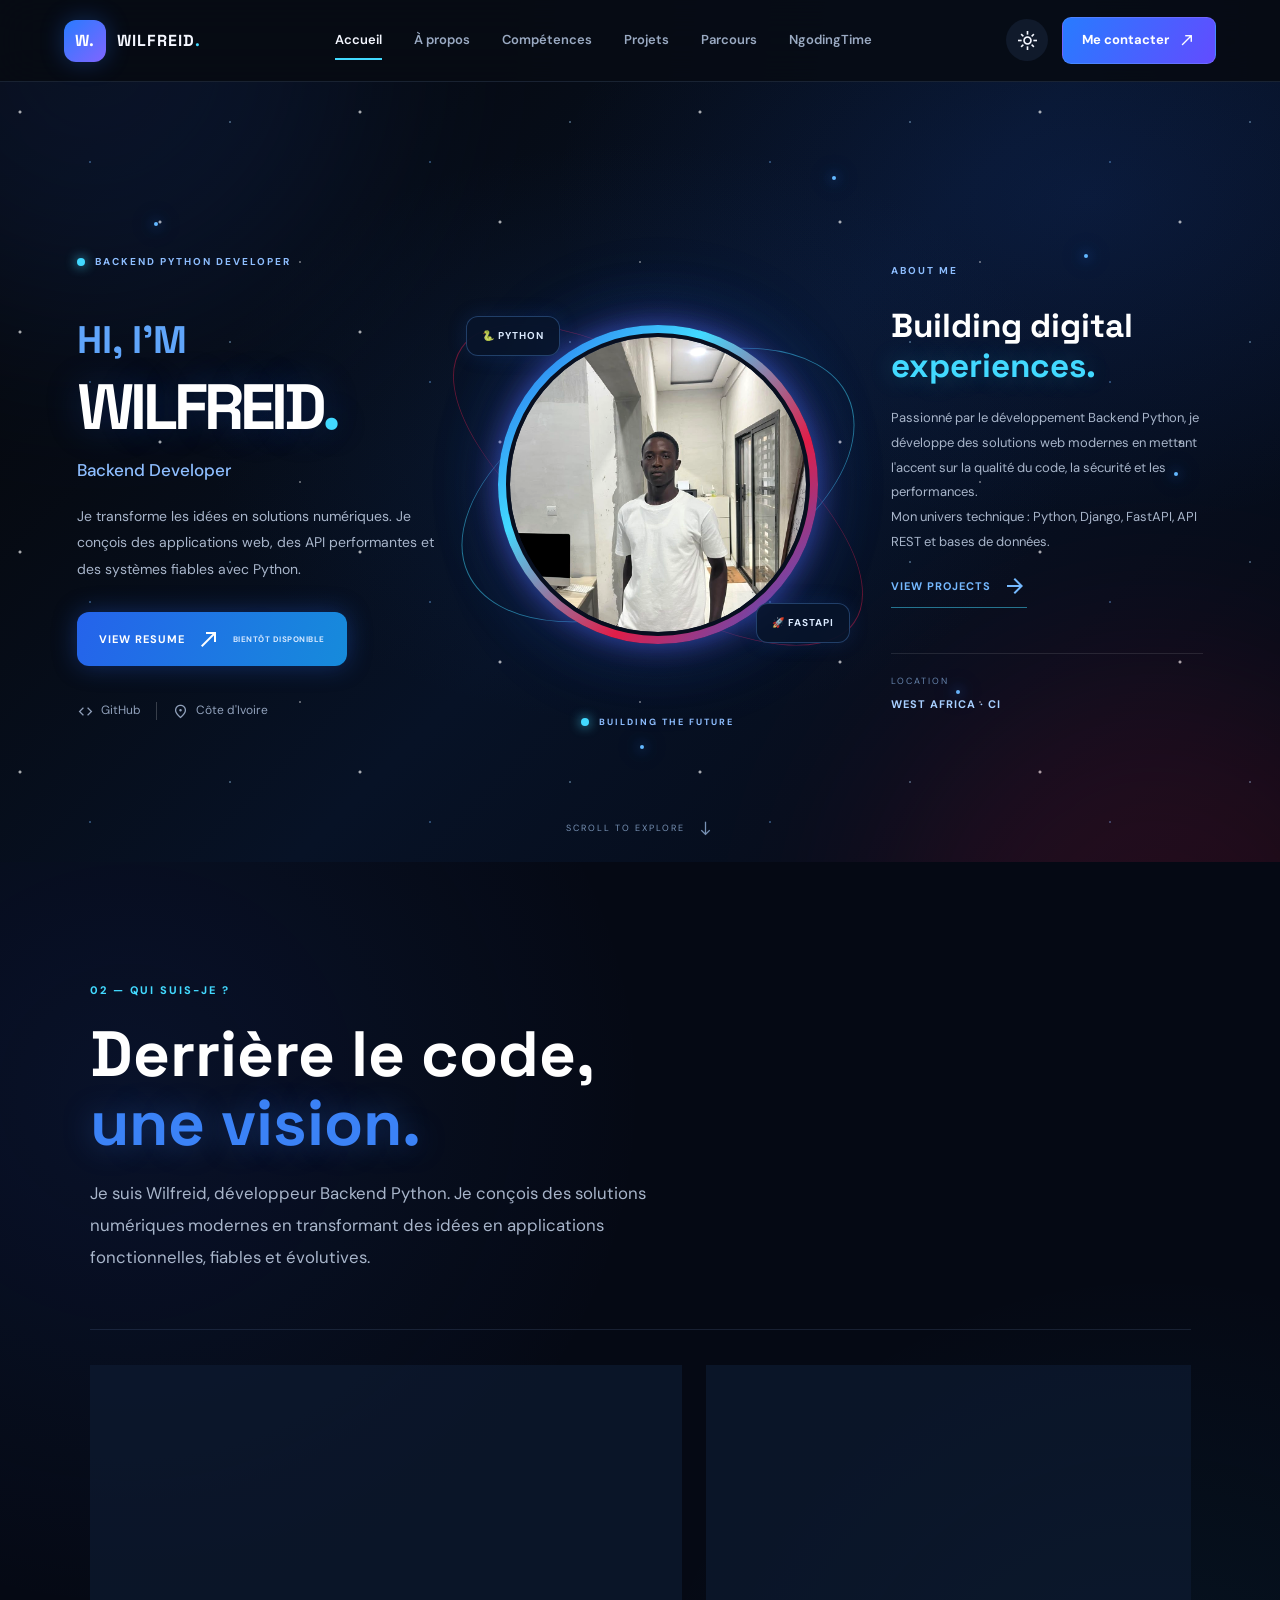
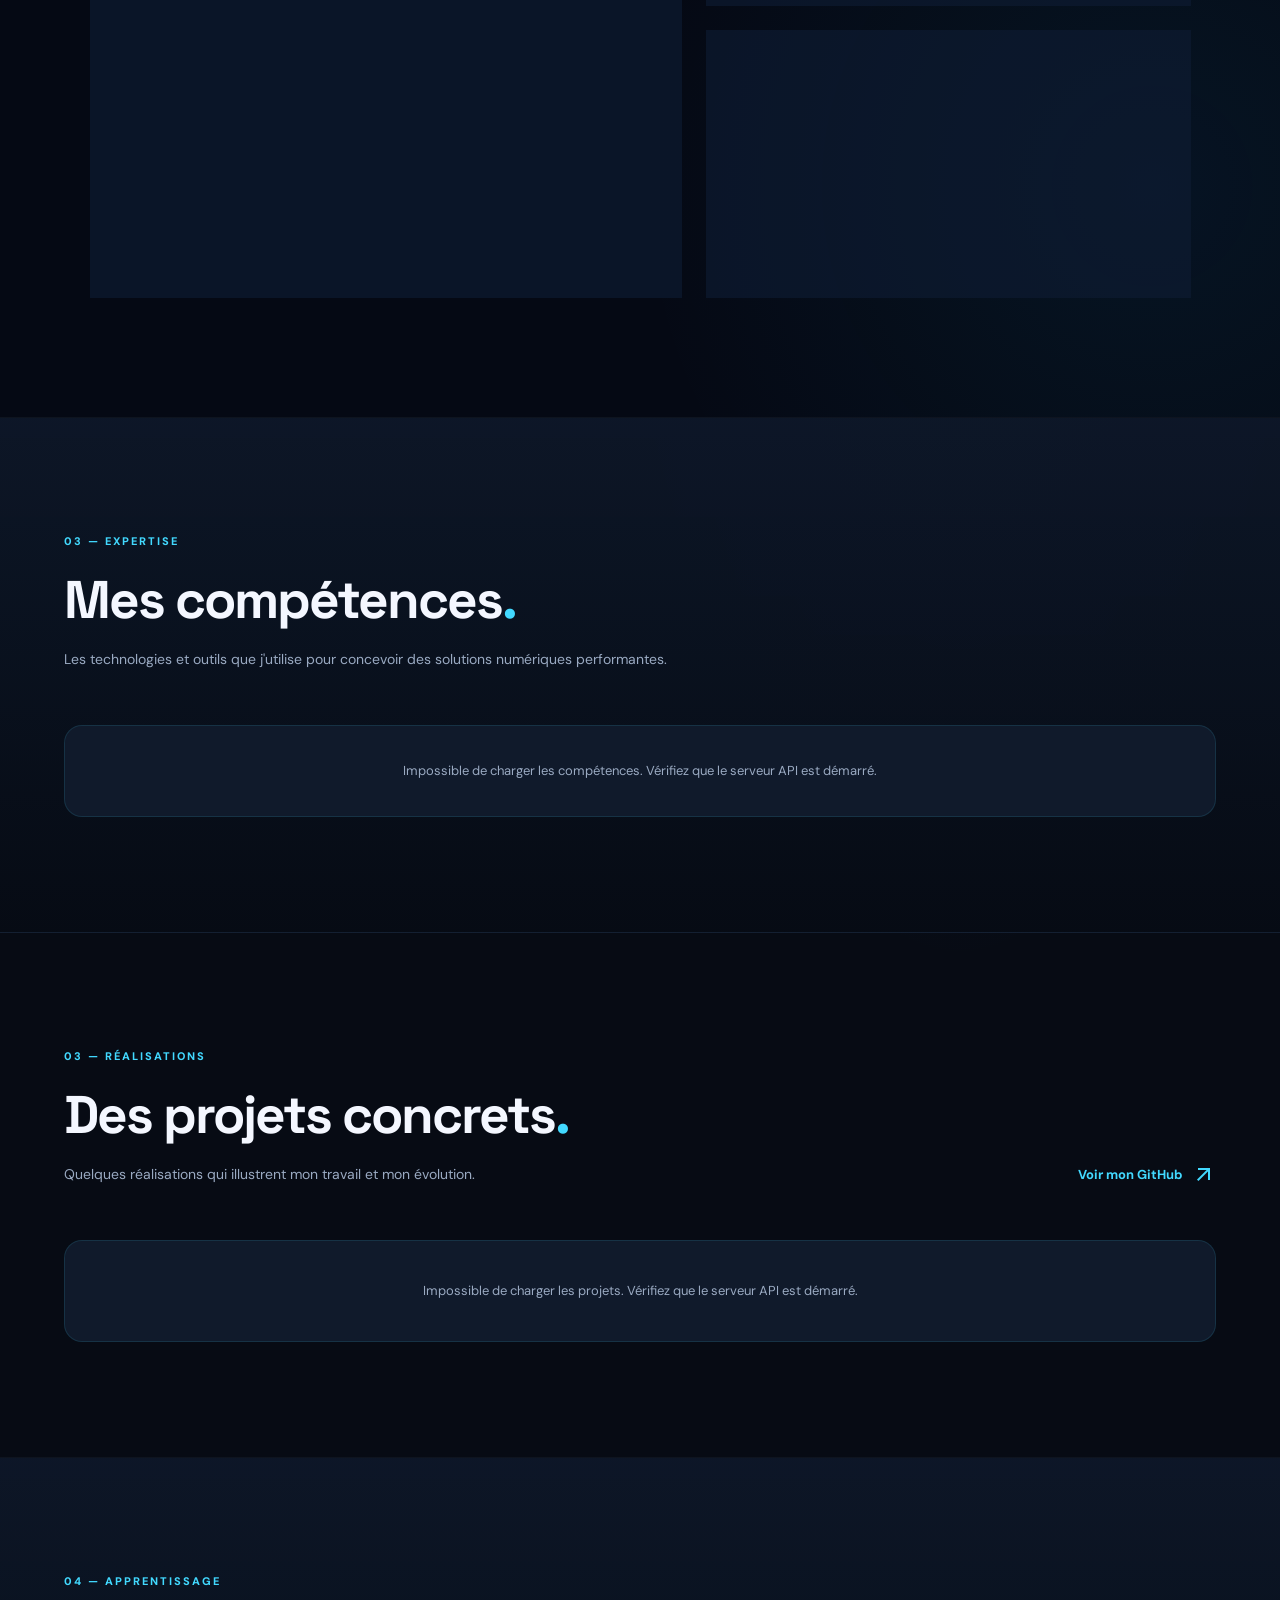
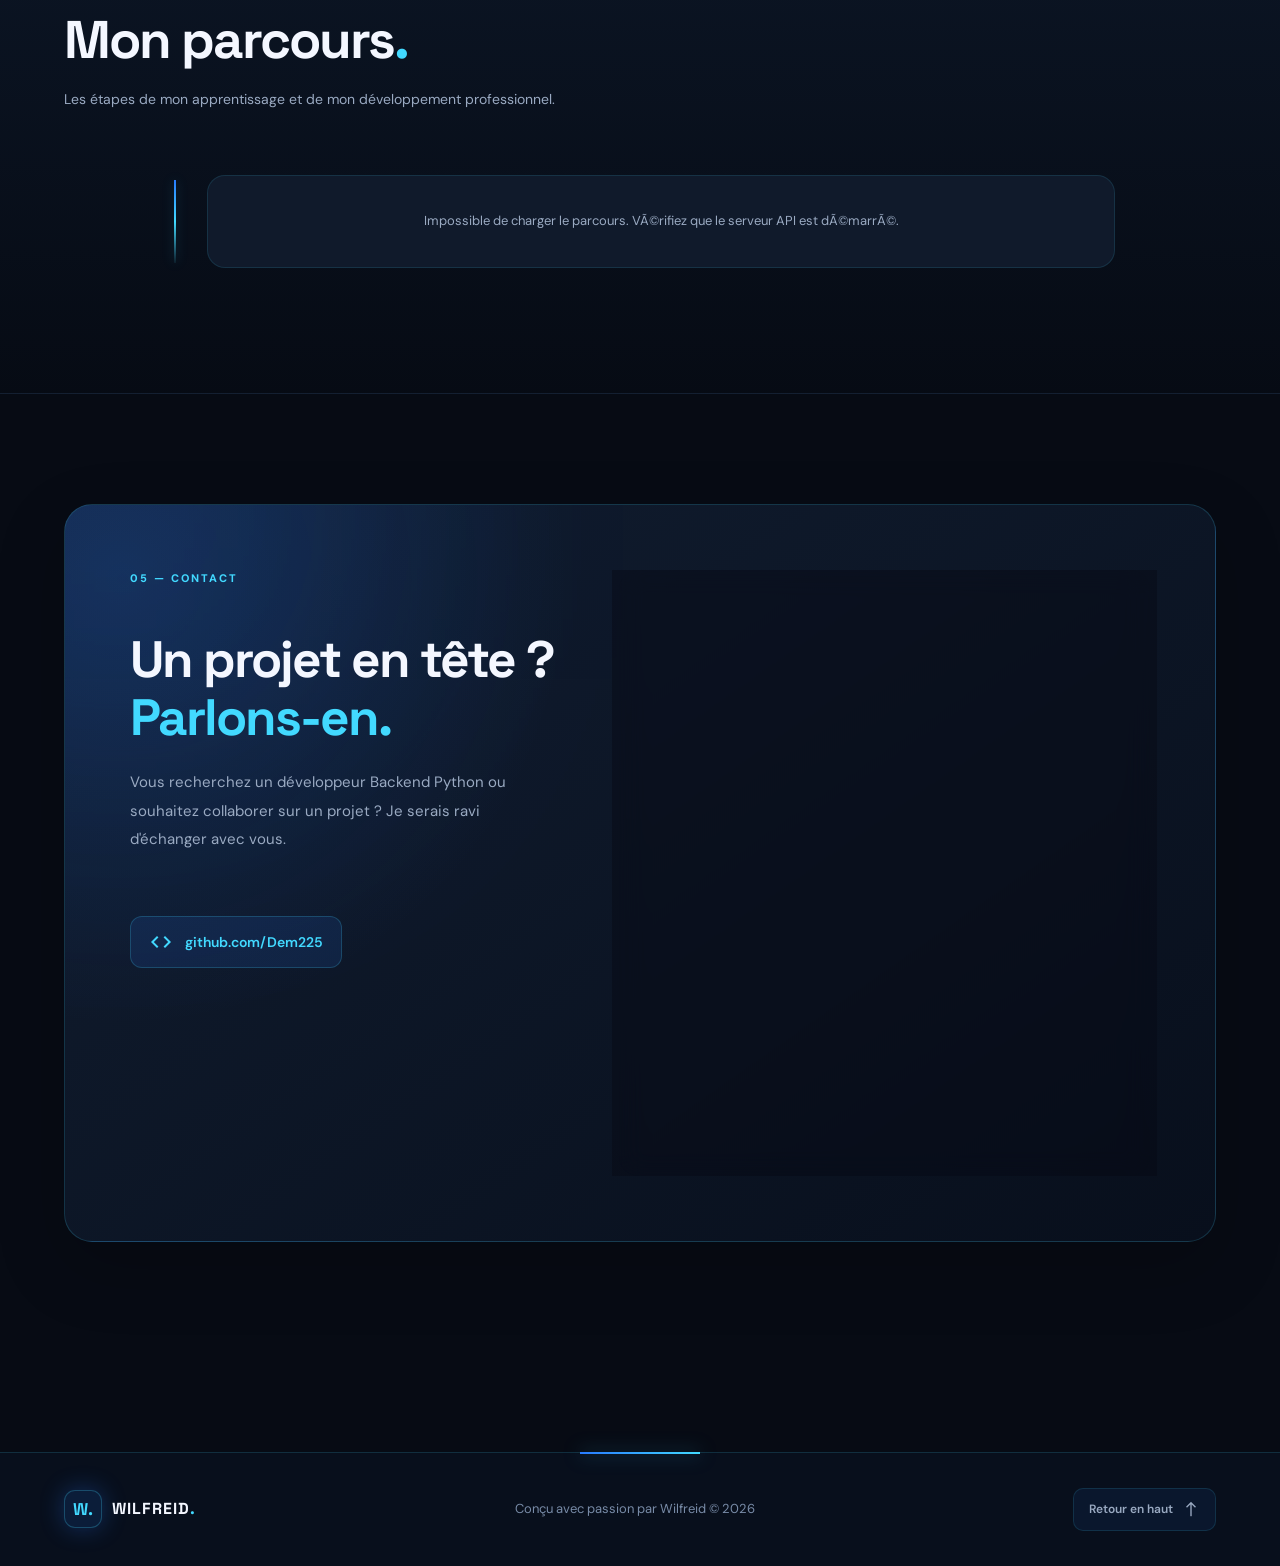
==== commit 3c6f423d: "feat: finalize portfolio redesign and YouTube project support" ====
--- a/wilfried-portfolio/index.html
+++ b/wilfried-portfolio/index.html
@@ -81,195 +81,256 @@
     <main>
 
         <!-- Hero -->
-        <section class="hero section-container" id="accueil">
-
-            <div class="hero-content">
-                <div class="availability">
-                    <span class="availability-dot"></span>
-                    Développeur Backend Python
-                </div>
-
-                <p class="hero-intro">BONJOUR, JE SUIS WILFREID 👋</p>
-
-                <h1>
-                    Je transforme<br>
-                    les idées en<br>
-                    <span class="gradient-text">solutions web.</span>
-                </h1>
-
-                <p class="hero-description">
-                    Développeur Backend Python passionné par la conception
-                    d'applications web, d'API performantes et de solutions
-                    numériques utiles.
-                </p>
-
-                <div class="hero-actions">
-                    <a href="#projets" class="button button-primary">
-                        Découvrir mes projets
+
+        <!-- HERO SPATIAL W.WILFREID -->
+        <section class="space-hero" id="accueil">
+
+            <!-- Étoiles et particules -->
+            <div class="space-background" aria-hidden="true">
+                <div class="space-stars"></div>
+                <div class="space-particles">
+                    <span></span>
+                    <span></span>
+                    <span></span>
+                    <span></span>
+                    <span></span>
+                    <span></span>
+                    <span></span>
+                    <span></span>
+                </div>
+            </div>
+
+            <div class="space-hero-container">
+
+                <!-- COLONNE GAUCHE -->
+                <div class="space-intro">
+
+                    <span class="space-eyebrow">
+                        <span class="space-status-dot"></span>
+                        BACKEND PYTHON DEVELOPER
+                    </span>
+
+                    <p class="space-greeting">HI, I'M</p>
+
+                    <h1 class="space-name">
+                        WILFREID<span>.</span>
+                    </h1>
+
+                    <h2 class="space-role">
+                        Backend Developer
+                    </h2>
+
+                    <p class="space-description">
+                        Je transforme les idées en solutions numériques.
+                        Je conçois des applications web, des API performantes
+                        et des systèmes fiables avec Python.
+                    </p>
+
+                    <div class="space-buttons">
+
+                        <a href="#contact" class="space-button space-button-primary">
+                            VIEW RESUME
+                            <span class="material-symbols-outlined">north_east</span>
+                            <small>BIENTÔT DISPONIBLE</small>
+                        </a>
+
+                    </div>
+
+                    <div class="space-socials">
+                        <a href="https://github.com/Dem225" target="_blank" rel="noopener noreferrer">
+                            <span class="material-symbols-outlined">code</span>
+                            GitHub
+                        </a>
+
+                        <span class="space-social-divider"></span>
+
+                        <span>
+                            <span class="material-symbols-outlined">location_on</span>
+                            Côte d'Ivoire
+                        </span>
+                    </div>
+
+                </div>
+
+                <!-- COLONNE CENTRALE : PORTRAIT -->
+                <div class="space-portrait-area">
+
+                    <div class="portrait-orbit portrait-orbit-one"></div>
+                    <div class="portrait-orbit portrait-orbit-two"></div>
+
+                    <div class="portrait-glow"></div>
+
+                    <div class="portrait-frame">
+                        <div class="portrait-inner">
+
+                            <!-- Photo provisoire à remplacer plus tard -->
+                            <img src="images/6023991658040463091_121.jpg"
+                                alt="Portrait de Wilfreid, développeur Backend Python" class="wilfreid-portrait">
+
+                        </div>
+                    </div>
+
+                    <div class="portrait-tech portrait-python">
+                        🐍 PYTHON
+                    </div>
+
+                    <div class="portrait-tech portrait-fastapi">
+                        🚀 FASTAPI
+                    </div>
+
+                    <div class="portrait-caption">
+                        <span></span>
+                        BUILDING THE FUTURE
+                    </div>
+
+                </div>
+
+                <!-- COLONNE DROITE -->
+                <div class="space-about">
+
+                    <span class="space-side-label">
+                        ABOUT ME
+                    </span>
+
+                    <h2>
+                        Building digital
+                        <span>experiences.</span>
+                    </h2>
+
+                    <p>
+                        Passionné par le développement Backend Python,
+                        je développe des solutions web modernes en mettant
+                        l'accent sur la qualité du code, la sécurité et
+                        les performances.
+                    </p>
+
+                    <p>
+                        Mon univers technique : Python, Django, FastAPI,
+                        API REST et bases de données.
+                    </p>
+
+                    <a href="#projets" class="space-project-link">
+                        VIEW PROJECTS
                         <span class="material-symbols-outlined">arrow_forward</span>
                     </a>
 
-                    <a href="#contact" class="button button-secondary">
-                        Discutons ensemble
-                    </a>
-                </div>
-
-                <div class="hero-socials">
-                    <a href="https://github.com/Dem225" target="_blank" rel="noopener noreferrer">
-                        <span class="material-symbols-outlined">code</span>
-                        GitHub
-                    </a>
-                    <span class="social-separator"></span>
-                    <span class="hero-location">
-                        <span class="material-symbols-outlined">location_on</span>
-                        Côte d'Ivoire
-                    </span>
-                </div>
-            </div>
-
-
-            <div class="hero-visual">
-                <div class="visual-grid"></div>
-
-                <div class="developer-visual">
-                    <div class="visual-glow"></div>
-
-                    <div class="orbit orbit-one"></div>
-                    <div class="orbit orbit-two"></div>
-
-                    <div class="developer-core">
-                        <div class="core-icon">
+                    <div class="space-coordinate">
+                        <span>LOCATION</span>
+                        <strong>WEST AFRICA · CI</strong>
+                    </div>
+
+                </div>
+
+            </div>
+
+            <!-- INDICATEUR DE DÉFILEMENT -->
+            <div class="space-scroll">
+                <span>SCROLL TO EXPLORE</span>
+                <span class="material-symbols-outlined">south</span>
+            </div>
+
+        </section>
+        <!-- FIN HERO SPATIAL -->
+
+
+        <!-- SECTION À PROPOS — SPATIAL -->
+        <section class="about-section section-spacing" id="apropos">
+
+            <div class="about-container">
+
+                <!-- INTRODUCTION -->
+                <div class="about-heading">
+                    <span class="section-eyebrow">02 — QUI SUIS-JE ?</span>
+
+                    <h2>
+                        Derrière le code,<br>
+                        <span>une vision.</span>
+                    </h2>
+
+                    <p>
+                        Je suis Wilfreid, développeur Backend Python.
+                        Je conçois des solutions numériques modernes
+                        en transformant des idées en applications
+                        fonctionnelles, fiables et évolutives.
+                    </p>
+                </div>
+
+                <!-- CONTENU -->
+                <div class="about-content">
+
+                    <div class="about-main-card">
+                        <span class="about-card-number">01 / PROFILE</span>
+
+                        <h3>Créer des solutions utiles.</h3>
+
+                        <p>
+                            Je m'intéresse particulièrement à la conception
+                            d'API REST, au développement d'applications web
+                            et à l'architecture Backend.
+                        </p>
+
+                        <p>
+                            J'accorde une grande importance à la qualité
+                            du code, à la sécurité, aux performances et
+                            à la maintenabilité des applications.
+                        </p>
+                    </div>
+
+                    <div class="about-side-cards">
+
+                        <div class="about-info-card">
+                            <span class="about-card-number">02 / TECHNOLOGY</span>
                             <span class="material-symbols-outlined">terminal</span>
+                            <h3>Mon univers technique</h3>
+                            <p>Python · Django · FastAPI · API REST · SQL</p>
                         </div>
-                        <span class="core-label">BACKEND DEVELOPER</span>
-                        <h2>BUILD<span>.</span> CREATE<span>.</span> DEPLOY<span>.</span></h2>
-                        <p>Transforming ideas into digital solutions.</p>
-                    </div>
-
-                    <div class="tech-badge badge-python">
-                        <span>🐍</span> Python
-                    </div>
-
-                    <div class="tech-badge badge-django">
-                        <span>⚡</span> Django
-                    </div>
-
-                    <div class="tech-badge badge-fastapi">
-                        <span>🚀</span> FastAPI
-                    </div>
-
-                    <div class="tech-badge badge-api">
-                        <span class="material-symbols-outlined">api</span>
-                        REST API
-                    </div>
-
-                    <div class="code-float">
-                        <div class="code-float-header">
-                            <span></span><span></span><span></span>
-                            <small>main.py</small>
+
+                        <div class="about-info-card">
+                            <span class="about-card-number">03 / AMBITION</span>
+                            <span class="material-symbols-outlined">rocket_launch</span>
+                            <h3>Ma vision</h3>
+                            <p>
+                                Continuer à progresser, relever des défis
+                                techniques et participer à des projets
+                                numériques à fort impact.
+                            </p>
                         </div>
-                        <pre><code><span>class</span> Developer:
-    <span>def</span> create(self):
-        <span>return</span> "Innovation"</code></pre>
-                    </div>
-                </div>
-            </div>
-
-
-            <div class="hero-bottom">
-                <span>SCROLL POUR EXPLORER</span>
-                <span class="material-symbols-outlined">south</span>
-            </div>
-        </section>
-
-        <!-- Bandeau -->
-        <div class="tech-strip">
-            <div>PYTHON</div>
-            <span>✳</span>
-            <div>DJANGO</div>
-            <span>✳</span>
-            <div>FASTAPI</div>
-            <span>✳</span>
-            <div>SQLALCHEMY</div>
-            <span>✳</span>
-            <div>REST API</div>
-        </div>
-
-
-        <!-- À propos -->
-        <section class="about section-container section-spacing" id="apropos">
-
-            <div class="section-heading">
-                <span class="section-eyebrow">01 — À PROPOS</span>
-                <h2>
-                    Derrière le code,<br>
-                    <span>une vision.</span>
-                </h2>
-            </div>
-
-            <div class="about-content">
-
-                <div class="about-number">
-                    <span>01</span>
-                    <small>MON UNIVERS</small>
-                    <div class="about-decoration"></div>
-                </div>
-
-                <div class="about-text">
-
-                    <p class="about-lead">
-                        Je suis Wilfreid, développeur Backend Python.
-                        Je conçois des applications web et des API
-                        pensées pour être fiables, performantes et utiles.
-                    </p>
-
+
+                    </div>
+
+                </div>
+
+            </div>
+
+        </section>
+        <!-- FIN SECTION À PROPOS -->
+
+
+        <!-- SECTION COMPÉTENCES -->
+        <section class="skills-section section-spacing" id="competences">
+
+            <div class="section-container">
+
+                <div class="section-heading">
+                    <span class="section-eyebrow">03 — EXPERTISE</span>
+                    <h2>Mes compétences<span class="blue-dot">.</span></h2>
                     <p>
-                        J'aime transformer une idée en une solution concrète.
-                        Je travaille notamment sur la logique métier,
-                        la conception d'API REST, la gestion des bases
-                        de données et la sécurisation des applications.
-                    </p>
-
-                    <p>
-                        Mon approche repose sur la rigueur, la curiosité
-                        et l'amélioration continue. Chaque projet représente
-                        une nouvelle occasion de développer mes compétences
-                        et de relever des défis techniques.
-                    </p>
-
-                    <div class="about-tags">
-                        <span>Python</span>
-                        <span>Backend</span>
-                        <span>API REST</span>
-                        <span>Développement web</span>
-                    </div>
-
-                    <a href="#contact" class="text-link">
-                        Travaillons ensemble
-                        <span class="material-symbols-outlined">arrow_outward</span>
-                    </a>
-
-                </div>
-            </div>
-        </section>
-
-
-        <!-- Compétences -->
-        <section class="skills-section section-spacing" id="competences">
-            <div class="section-container">
-
-                <div class="section-heading">
-                    <span class="section-eyebrow">02 — EXPERTISE</span>
-                    <h2>Mes compétences<span class="blue-dot">.</span></h2>
-                    <p>Les technologies et outils que j'utilise pour concevoir mes solutions.</p>
+                        Les technologies et outils que j'utilise pour concevoir
+                        des solutions numériques performantes.
+                    </p>
                 </div>
 
                 <div id="skills-container" class="skills-grid">
-                    <div class="loading-state">Chargement des compétences...</div>
-                </div>
-
-            </div>
-        </section>
+                    <div class="loading-state">
+                        Chargement des compétences...
+                    </div>
+                </div>
+
+            </div>
+
+        </section>
+        <!-- FIN SECTION COMPÉTENCES -->
+
 
         <!-- Projets -->
         <section class="projects section-container section-spacing" id="projets">
--- a/wilfried-portfolio/css/portfolio.css
+++ b/wilfried-portfolio/css/portfolio.css
@@ -3358,3 +3358,999 @@
             transition: none;
         }
     }
+
+
+
+
+
+
+/* ==================================================
+   W.WILFREID — FUTURISTIC SPACE HERO
+================================================== */
+
+.space-hero {
+    min-height: 780px;
+    width: 100%;
+    position: relative;
+    display: flex;
+    align-items: center;
+    justify-content: center;
+    overflow: hidden;
+    isolation: isolate;
+    padding: 125px 6% 100px;
+    background:
+        radial-gradient(ellipse at 50% 45%, rgba(22, 61, 125, 0.19), transparent 48%),
+        radial-gradient(ellipse at 85% 15%, rgba(37, 99, 235, 0.12), transparent 35%),
+        linear-gradient(135deg, #050505 0%, #071226 52%, #050914 100%);
+    color: #FFFFFF;
+}
+
+/* BACKGROUND */
+
+.space-background {
+    position: absolute;
+    inset: 0;
+    z-index: -1;
+    overflow: hidden;
+    pointer-events: none;
+}
+
+.space-stars {
+    position: absolute;
+    inset: 0;
+    opacity: 0.65;
+    background-image:
+        radial-gradient(2px 2px at 20px 30px, #FFFFFF 45%, transparent 100%),
+        radial-gradient(1px 1px at 90px 80px, #72B7FF 45%, transparent 100%),
+        radial-gradient(2px 2px at 160px 140px, #FFFFFF 45%, transparent 100%),
+        radial-gradient(1px 1px at 230px 40px, #A6D9FF 45%, transparent 100%),
+        radial-gradient(1px 1px at 300px 180px, #FFFFFF 45%, transparent 100%);
+    background-size: 340px 220px;
+    animation: starDrift 45s linear infinite;
+}
+
+.space-background::before,
+.space-background::after {
+    content: "";
+    position: absolute;
+    width: 550px;
+    height: 550px;
+    border-radius: 50%;
+    filter: blur(100px);
+    opacity: 0.13;
+}
+
+.space-background::before {
+    background: #2563EB;
+    top: -300px;
+    left: -180px;
+}
+
+.space-background::after {
+    background: #E11D48;
+    bottom: -350px;
+    right: -150px;
+}
+
+@keyframes starDrift {
+    from { transform: translateY(0); }
+    to { transform: translateY(-220px); }
+}
+
+/* FLOATING PARTICLES */
+
+.space-particles span {
+    position: absolute;
+    width: 4px;
+    height: 4px;
+    border-radius: 50%;
+    background: #63B8FF;
+    box-shadow: 0 0 12px #328BFF, 0 0 25px #2563EB;
+    animation: particleFloat 8s ease-in-out infinite alternate;
+}
+
+.space-particles span:nth-child(1) { top: 18%; left: 12%; }
+.space-particles span:nth-child(2) { top: 32%; left: 42%; animation-delay: 1s; }
+.space-particles span:nth-child(3) { top: 70%; left: 20%; animation-delay: 2s; }
+.space-particles span:nth-child(4) { top: 22%; right: 15%; animation-delay: 3s; }
+.space-particles span:nth-child(5) { top: 78%; right: 25%; animation-delay: 1.5s; }
+.space-particles span:nth-child(6) { top: 50%; right: 8%; animation-delay: 2.5s; }
+.space-particles span:nth-child(7) { top: 85%; left: 50%; animation-delay: 3.5s; }
+.space-particles span:nth-child(8) { top: 12%; left: 65%; animation-delay: 4s; }
+
+@keyframes particleFloat {
+    from {
+        transform: translate3d(0, 0, 0);
+        opacity: 0.25;
+    }
+    to {
+        transform: translate3d(15px, -25px, 0);
+        opacity: 1;
+    }
+}
+
+/* THREE COLUMN LAYOUT */
+
+.space-hero-container {
+    width: 100%;
+    max-width: 1450px;
+    margin: 0 auto;
+    display: grid;
+    grid-template-columns: 1fr 1.05fr 0.9fr;
+    align-items: center;
+    gap: 35px;
+    position: relative;
+    z-index: 2;
+}
+
+/* LEFT COLUMN */
+
+.space-intro {
+    position: relative;
+    z-index: 2;
+}
+
+.space-eyebrow,
+.space-side-label {
+    display: inline-flex;
+    align-items: center;
+    gap: 10px;
+    font-size: 10px;
+    font-weight: 700;
+    letter-spacing: 2px;
+    color: #8EBEFF;
+}
+
+.space-status-dot,
+.portrait-caption span {
+    width: 8px;
+    height: 8px;
+    border-radius: 50%;
+    background: #42D9FF;
+    box-shadow: 0 0 12px #42D9FF;
+}
+
+.space-greeting {
+    margin: 35px 0 5px;
+    color: #60A5FA;
+    font-family: "Space Grotesk", sans-serif;
+    font-size: clamp(25px, 3vw, 40px);
+    font-weight: 700;
+}
+
+.space-name {
+    margin: 0;
+    font-family: "Space Grotesk", sans-serif;
+    font-size: clamp(43px, 5vw, 75px);
+    line-height: 1;
+    font-weight: 700;
+    letter-spacing: -4px;
+    color: #FFFFFF;
+    text-shadow: 0 0 35px rgba(37, 99, 235, 0.25);
+}
+
+.space-name span {
+    color: #42D9FF;
+}
+
+.space-role {
+    margin: 18px 0;
+    font-size: 17px;
+    color: #8EBEFF;
+    font-weight: 500;
+}
+
+.space-description {
+    max-width: 390px;
+    color: #A8B5CA;
+    font-size: 14px;
+    line-height: 1.9;
+}
+
+.space-buttons {
+    margin-top: 30px;
+}
+
+.space-button {
+    position: relative;
+    display: inline-flex;
+    align-items: center;
+    gap: 12px;
+    padding: 15px 22px;
+    border-radius: 12px;
+    font-size: 11px;
+    font-weight: 700;
+    letter-spacing: 1px;
+    text-decoration: none;
+    transition: 0.35s ease;
+}
+
+.space-button-primary {
+    color: #FFFFFF;
+    background: linear-gradient(110deg, #2563EB, #168BDB);
+    box-shadow: 0 0 25px rgba(37, 99, 235, 0.35);
+}
+
+.space-button-primary:hover {
+    transform: translateY(-4px);
+    box-shadow: 0 0 35px rgba(37, 99, 235, 0.65);
+}
+
+.space-button small {
+    font-size: 8px;
+    color: #D5E8FF;
+    letter-spacing: 0.5px;
+}
+
+.space-socials {
+    display: flex;
+    align-items: center;
+    gap: 15px;
+    margin-top: 35px;
+    color: #91A1BB;
+    font-size: 12px;
+}
+
+.space-socials a,
+.space-socials > span:last-child {
+    display: inline-flex;
+    align-items: center;
+    gap: 7px;
+    color: inherit;
+    text-decoration: none;
+}
+
+.space-socials a:hover {
+    color: #42D9FF;
+}
+
+.space-socials .material-symbols-outlined {
+    font-size: 17px;
+}
+
+.space-social-divider {
+    width: 1px;
+    height: 18px;
+    background: rgba(255, 255, 255, 0.2);
+}
+
+/* CENTER PORTRAIT */
+
+.space-portrait-area {
+    min-height: 510px;
+    display: flex;
+    align-items: center;
+    justify-content: center;
+    position: relative;
+}
+
+.portrait-glow {
+    position: absolute;
+    width: 85%;
+    height: 85%;
+    top: 7.5%;
+    left: 7.5%;
+    border-radius: 50%;
+    background: radial-gradient(
+        circle,
+        rgba(37, 99, 235, 0.35) 0%,
+        rgba(37, 99, 235, 0.16) 45%,
+        transparent 75%
+    );
+    filter: blur(35px);
+    animation: portraitGlow 4s ease-in-out infinite alternate;
+    z-index: 0;
+}
+
+@keyframes portraitGlow {
+    from { opacity: 0.2; transform: scale(0.9); }
+    to { opacity: 0.45; transform: scale(1.12); }
+}
+
+.portrait-frame {
+    width: min(340px, 85%);
+    aspect-ratio: 1;
+    position: relative;
+    z-index: 2;
+    padding: 8px;
+    border-radius: 50%;
+    background: linear-gradient(135deg, #2563EB, #42D9FF, #E11D48, #2563EB);
+    box-shadow:
+        0 0 25px rgba(37, 99, 235, 0.55),
+        0 0 65px rgba(37, 99, 235, 0.25),
+        0 0 35px rgba(225, 29, 72, 0.2);
+    animation: portraitFloat 5s ease-in-out infinite;
+}
+
+@keyframes portraitFloat {
+    0%, 100% { transform: translateY(0); }
+    50% { transform: translateY(-13px); }
+}
+
+.portrait-inner {
+    width: 100%;
+    height: 100%;
+    overflow: hidden;
+    border-radius: 50%;
+    background: radial-gradient(circle at 50% 35%, #1C3765, #071020 75%);
+    border: 4px solid #080F20;
+}
+
+.portrait-placeholder {
+    width: 100%;
+    height: 100%;
+    display: flex;
+    flex-direction: column;
+    align-items: center;
+    justify-content: center;
+    color: #A8CFFF;
+}
+
+.portrait-placeholder .material-symbols-outlined {
+    font-size: 95px;
+    color: #70B7FF;
+    text-shadow: 0 0 30px rgba(66, 217, 255, 0.6);
+}
+
+.portrait-placeholder p {
+    margin: 12px 0 4px;
+    font-size: 11px;
+    font-weight: 700;
+    letter-spacing: 3px;
+}
+
+.portrait-placeholder small {
+    color: #6D8EBE;
+    font-size: 9px;
+    letter-spacing: 2px;
+}
+
+/* PORTRAIT ORBITS */
+
+.portrait-orbit {
+    position: absolute;
+    border: 1px solid rgba(66, 166, 255, 0.25);
+    border-radius: 50%;
+    pointer-events: none;
+}
+
+.portrait-orbit-one {
+    width: 420px;
+    height: 420px;
+    transform: rotate(-25deg) scaleY(0.55);
+    border-color: rgba(66, 217, 255, 0.5);
+}
+
+.portrait-orbit-two {
+    width: 480px;
+    height: 480px;
+    transform: rotate(35deg) scaleY(0.42);
+    border-color: rgba(225, 29, 72, 0.45);
+}
+
+.portrait-tech {
+    position: absolute;
+    z-index: 3;
+    padding: 11px 15px;
+    border: 1px solid rgba(96, 165, 250, 0.3);
+    border-radius: 12px;
+    background: rgba(8, 20, 43, 0.85);
+    backdrop-filter: blur(12px);
+    color: #DCEBFF;
+    font-size: 10px;
+    font-weight: 700;
+    letter-spacing: 1px;
+    box-shadow: 0 0 20px rgba(37, 99, 235, 0.15);
+}
+
+.portrait-python {
+    top: 17%;
+    left: -1%;
+}
+
+.portrait-fastapi {
+    bottom: 19%;
+    right: -1%;
+}
+
+.portrait-caption {
+    position: absolute;
+    bottom: 2%;
+    display: flex;
+    align-items: center;
+    gap: 10px;
+    color: #8EBEFF;
+    font-size: 9px;
+    font-weight: 700;
+    letter-spacing: 2px;
+}
+
+/* RIGHT COLUMN */
+
+.space-about {
+    position: relative;
+    z-index: 2;
+    padding-left: 10px;
+}
+
+.space-about h2 {
+    margin: 25px 0 20px;
+    font-family: "Space Grotesk", sans-serif;
+    font-size: clamp(26px, 2.6vw, 38px);
+    line-height: 1.2;
+    color: #FFFFFF;
+}
+
+.space-about h2 span {
+    display: block;
+    color: #42D9FF;
+    text-shadow: 0 0 25px rgba(66, 217, 255, 0.25);
+}
+
+.space-about p {
+    color: #A8B5CA;
+    font-size: 13px;
+    line-height: 1.9;
+}
+
+.space-project-link {
+    display: inline-flex;
+    align-items: center;
+    gap: 12px;
+    margin-top: 20px;
+    padding-bottom: 9px;
+    color: #75B9FF;
+    font-size: 11px;
+    font-weight: 700;
+    letter-spacing: 1px;
+    text-decoration: none;
+    border-bottom: 1px solid rgba(66, 217, 255, 0.5);
+    transition: 0.3s ease;
+}
+
+.space-project-link:hover {
+    color: #42D9FF;
+    gap: 18px;
+}
+
+.space-coordinate {
+    display: flex;
+    flex-direction: column;
+    gap: 7px;
+    margin-top: 45px;
+    padding-top: 20px;
+    border-top: 1px solid rgba(255, 255, 255, 0.1);
+}
+
+.space-coordinate span {
+    color: #6684AC;
+    font-size: 9px;
+    letter-spacing: 2px;
+}
+
+.space-coordinate strong {
+    color: #A8CFFF;
+    font-size: 11px;
+    letter-spacing: 1px;
+}
+
+/* SCROLL INDICATOR */
+
+.space-scroll {
+    position: absolute;
+    bottom: 25px;
+    left: 50%;
+    transform: translateX(-50%);
+    display: flex;
+    align-items: center;
+    gap: 12px;
+    color: #7892B5;
+    font-size: 9px;
+    letter-spacing: 2px;
+}
+
+.space-scroll .material-symbols-outlined {
+    font-size: 17px;
+    animation: scrollArrow 1.5s ease-in-out infinite;
+}
+
+@keyframes scrollArrow {
+    0%, 100% { transform: translateY(0); }
+    50% { transform: translateY(6px); }
+}
+
+/* TABLET */
+
+@media (max-width: 1050px) {
+    .space-hero {
+        padding-left: 4%;
+        padding-right: 4%;
+    }
+
+    .space-hero-container {
+        grid-template-columns: 1fr 1fr;
+        gap: 25px;
+    }
+
+    .space-portrait-area {
+        grid-column: 2;
+        grid-row: 1 / 3;
+    }
+
+    .space-about {
+        grid-column: 1;
+        padding-left: 0;
+    }
+
+    .portrait-frame {
+        width: min(300px, 90%);
+    }
+
+    .portrait-orbit-one {
+        width: 370px;
+        height: 370px;
+    }
+
+    .portrait-orbit-two {
+        width: 420px;
+        height: 420px;
+    }
+}
+
+/* MOBILE */
+
+@media (max-width: 650px) {
+    .space-hero {
+        min-height: auto;
+        padding: 110px 22px 85px;
+    }
+
+    .space-hero-container {
+        grid-template-columns: 1fr;
+        gap: 35px;
+        text-align: center;
+    }
+
+    .space-intro {
+        order: 1;
+    }
+
+    .space-portrait-area {
+        order: 2;
+        grid-column: auto;
+        grid-row: auto;
+        min-height: 390px;
+    }
+
+    .space-about {
+        order: 3;
+        grid-column: auto;
+        padding: 0 8px;
+    }
+
+    .space-greeting {
+        margin-top: 25px;
+        font-size: 27px;
+    }
+
+    .space-name {
+        font-size: clamp(44px, 12vw, 65px);
+        letter-spacing: -2px;
+    }
+
+    .space-role {
+        font-size: 15px;
+    }
+
+    .space-description {
+        margin-left: auto;
+        margin-right: auto;
+        font-size: 13px;
+    }
+
+    .space-buttons {
+        display: flex;
+        justify-content: center;
+    }
+
+    .space-socials {
+        justify-content: center;
+        flex-wrap: wrap;
+    }
+
+    .portrait-frame {
+        width: min(270px, 75vw);
+    }
+
+    .portrait-orbit-one {
+        width: 320px;
+        height: 320px;
+    }
+
+    .portrait-orbit-two {
+        width: 360px;
+        height: 360px;
+    }
+
+    .portrait-python {
+        left: 0;
+        top: 13%;
+    }
+
+    .portrait-fastapi {
+        right: 0;
+        bottom: 13%;
+    }
+
+    .portrait-caption {
+        bottom: 0;
+    }
+
+    .space-about h2 {
+        font-size: 29px;
+    }
+
+    .space-coordinate {
+        align-items: center;
+        margin-top: 30px;
+    }
+
+    .space-scroll {
+        bottom: 22px;
+        font-size: 8px;
+    }
+}
+
+/* ACCESSIBILITÉ : ANIMATIONS RÉDUITES */
+
+@media (prefers-reduced-motion: reduce) {
+    .space-stars,
+    .space-particles span,
+    .portrait-glow,
+    .portrait-frame,
+    .space-scroll .material-symbols-outlined {
+        animation: none !important;
+    }
+}
+
+
+.wilfreid-portrait {
+    width: 100%;
+    height: 100%;
+    display: block;
+    object-fit: cover;
+    object-position: center 30%;
+    border-radius: 50%;
+}
+
+/* PORTRAIT — FINITION PREMIUM */
+
+.wilfreid-portrait {
+    width: 100%;
+    height: 100%;
+    display: block;
+    object-fit: cover;
+    object-position: center 30%;
+    border-radius: 50%;
+    filter: contrast(1.05) saturate(1.08);
+    transition: transform 0.5s ease, filter 0.5s ease;
+}
+
+.portrait-frame:hover .wilfreid-portrait {
+    transform: scale(1.04);
+    filter: contrast(1.08) saturate(1.15);
+}
+
+
+
+
+
+/* =========================================
+   SECTION À PROPOS — SPATIAL DESIGN
+========================================= */
+
+.about-section {
+    position: relative;
+    overflow: hidden;
+    padding: 120px 7%;
+    background:
+        radial-gradient(
+            circle at 10% 20%,
+            rgba(37, 99, 235, 0.10),
+            transparent 35%
+        ),
+        radial-gradient(
+            circle at 90% 80%,
+            rgba(14, 165, 233, 0.07),
+            transparent 35%
+        ),
+        #050914;
+}
+
+.about-container {
+    position: relative;
+    max-width: 1250px;
+    margin: 0 auto;
+    z-index: 1;
+}
+
+.about-heading {
+    max-width: 700px;
+    margin-bottom: 55px;
+}
+
+.about-heading h2 {
+    margin: 20px 0;
+    font-family: 'Space Grotesk', sans-serif;
+    font-size: clamp(2.5rem, 5vw, 4.5rem);
+    line-height: 1.08;
+    color: #ffffff;
+}
+
+.about-heading h2 span {
+    color: #3b82f6;
+    text-shadow: 0 0 30px rgba(59, 130, 246, 0.35);
+}
+
+.about-heading > p {
+    max-width: 620px;
+    color: #a8b5ca;
+    font-size: 1.05rem;
+    line-height: 1.9;
+}
+
+.about-content {
+    display: grid;
+    grid-template-columns: 1.1fr 0.9fr;
+    gap: 25px;
+}
+
+.about-main-card,
+.about-info-card {
+    position: relative;
+    padding: 35px;
+    border: 1px solid rgba(96, 165, 250, 0.16);
+    border-radius: 22px;
+    background: rgba(15, 28, 51, 0.65);
+    backdrop-filter: blur(15px);
+    transition: border-color 0.3s ease, transform 0.3s ease;
+}
+
+.about-main-card:hover,
+.about-info-card:hover {
+    transform: translateY(-5px);
+    border-color: rgba(59, 130, 246, 0.55);
+}
+
+.about-main-card {
+    display: flex;
+    flex-direction: column;
+    justify-content: center;
+    min-height: 350px;
+}
+
+.about-card-number {
+    display: block;
+    margin-bottom: 25px;
+    color: #60a5fa;
+    font-size: 0.72rem;
+    font-weight: 700;
+    letter-spacing: 2px;
+}
+
+.about-main-card h3,
+.about-info-card h3 {
+    margin-bottom: 18px;
+    color: #ffffff;
+    font-family: 'Space Grotesk', sans-serif;
+    font-size: 1.5rem;
+}
+
+.about-main-card p,
+.about-info-card p {
+    color: #a8b5ca;
+    line-height: 1.8;
+    font-size: 0.95rem;
+}
+
+.about-main-card p + p {
+    margin-top: 15px;
+}
+
+.about-side-cards {
+    display: grid;
+    gap: 25px;
+}
+
+.about-info-card {
+    min-height: 160px;
+}
+
+.about-info-card > .material-symbols-outlined {
+    display: inline-flex;
+    margin-bottom: 18px;
+    color: #60a5fa;
+    font-size: 30px;
+}
+
+.about-info-card .about-card-number {
+    margin-bottom: 18px;
+}
+
+/* RESPONSIVE */
+
+@media (max-width: 850px) {
+    .about-content {
+        grid-template-columns: 1fr;
+    }
+
+    .about-main-card {
+        min-height: auto;
+    }
+}
+
+@media (max-width: 600px) {
+    .about-section {
+        padding: 85px 6%;
+    }
+
+    .about-main-card,
+    .about-info-card {
+        padding: 25px;
+    }
+
+    .about-heading {
+        margin-bottom: 35px;
+    }
+}
+
+
+
+
+
+
+/* =========================================
+   PROJECTS — SPATIAL CARDS
+========================================= */
+
+.projects-grid .project-card {
+    position: relative;
+    display: flex;
+    flex-direction: column;
+    overflow: hidden;
+    min-width: 0;
+    background: rgba(12, 25, 46, 0.88);
+    border: 1px solid rgba(59, 130, 246, 0.18);
+    border-radius: 22px;
+    transition: transform 0.35s ease, border-color 0.35s ease,
+                box-shadow 0.35s ease;
+}
+
+.projects-grid .project-card:hover {
+    transform: translateY(-7px);
+    border-color: rgba(59, 130, 246, 0.65);
+    box-shadow: 0 18px 45px rgba(0, 0, 0, 0.3),
+                0 0 25px rgba(37, 99, 235, 0.12);
+}
+
+.projects-grid .project-image {
+    position: relative;
+    height: 240px;
+    overflow: hidden;
+    background: #0a192f;
+    border-bottom: 1px solid rgba(59, 130, 246, 0.15);
+}
+
+.projects-grid .project-image img {
+    width: 100%;
+    height: 100%;
+    display: block;
+    object-fit: cover;
+    transition: transform 0.6s ease;
+}
+
+.projects-grid .project-card:hover .project-image img {
+    transform: scale(1.05);
+}
+
+.projects-grid .project-placeholder {
+    position: absolute;
+    inset: 0;
+    display: flex;
+    align-items: center;
+    justify-content: center;
+    color: #60a5fa;
+    font-size: 65px;
+}
+
+.projects-grid .project-body {
+    display: flex;
+    flex-direction: column;
+    flex: 1;
+    padding: 27px;
+}
+
+.projects-grid .project-body h3 {
+    margin-bottom: 13px;
+    color: #ffffff;
+    font-family: 'Space Grotesk', sans-serif;
+    font-size: 1.4rem;
+}
+
+.projects-grid .project-body p {
+    color: #a8b5ca;
+    line-height: 1.8;
+    font-size: 0.94rem;
+}
+
+.projects-grid .project-technologies {
+    display: flex;
+    flex-wrap: wrap;
+    gap: 9px;
+    margin-top: 22px;
+}
+
+.projects-grid .project-technologies span {
+    padding: 7px 12px;
+    color: #93c5fd;
+    background: rgba(37, 99, 235, 0.12);
+    border: 1px solid rgba(59, 130, 246, 0.2);
+    border-radius: 30px;
+    font-size: 0.76rem;
+    font-weight: 600;
+}
+
+.projects-grid .project-links {
+    display: flex;
+    flex-wrap: wrap;
+    gap: 18px;
+    margin-top: auto;
+    padding-top: 25px;
+}
+
+.projects-grid .project-links a {
+    display: inline-flex;
+    align-items: center;
+    gap: 8px;
+    color: #60a5fa;
+    font-size: 0.88rem;
+    font-weight: 700;
+    text-decoration: none;
+    transition: color 0.25s ease;
+}
+
+.projects-grid .project-links a:hover {
+    color: #ffffff;
+}
+
+/* VERSION MOBILE */
+
+@media (max-width: 600px) {
+    .projects-grid .project-image {
+        height: 200px;
+    }
+
+    .projects-grid .project-body {
+        padding: 22px;
+    }
+}
+
+
+/* LECTEUR YOUTUBE — CARTES PROJETS */
+
+.projects-grid .project-video {
+    position: relative;
+    width: 100%;
+    aspect-ratio: 16 / 9;
+    overflow: hidden;
+    background: #050914;
+    border-bottom: 1px solid rgba(59, 130, 246, 0.15);
+}
+
+.projects-grid .project-video iframe {
+    position: absolute;
+    inset: 0;
+    width: 100%;
+    height: 100%;
+    border: 0;
+}
